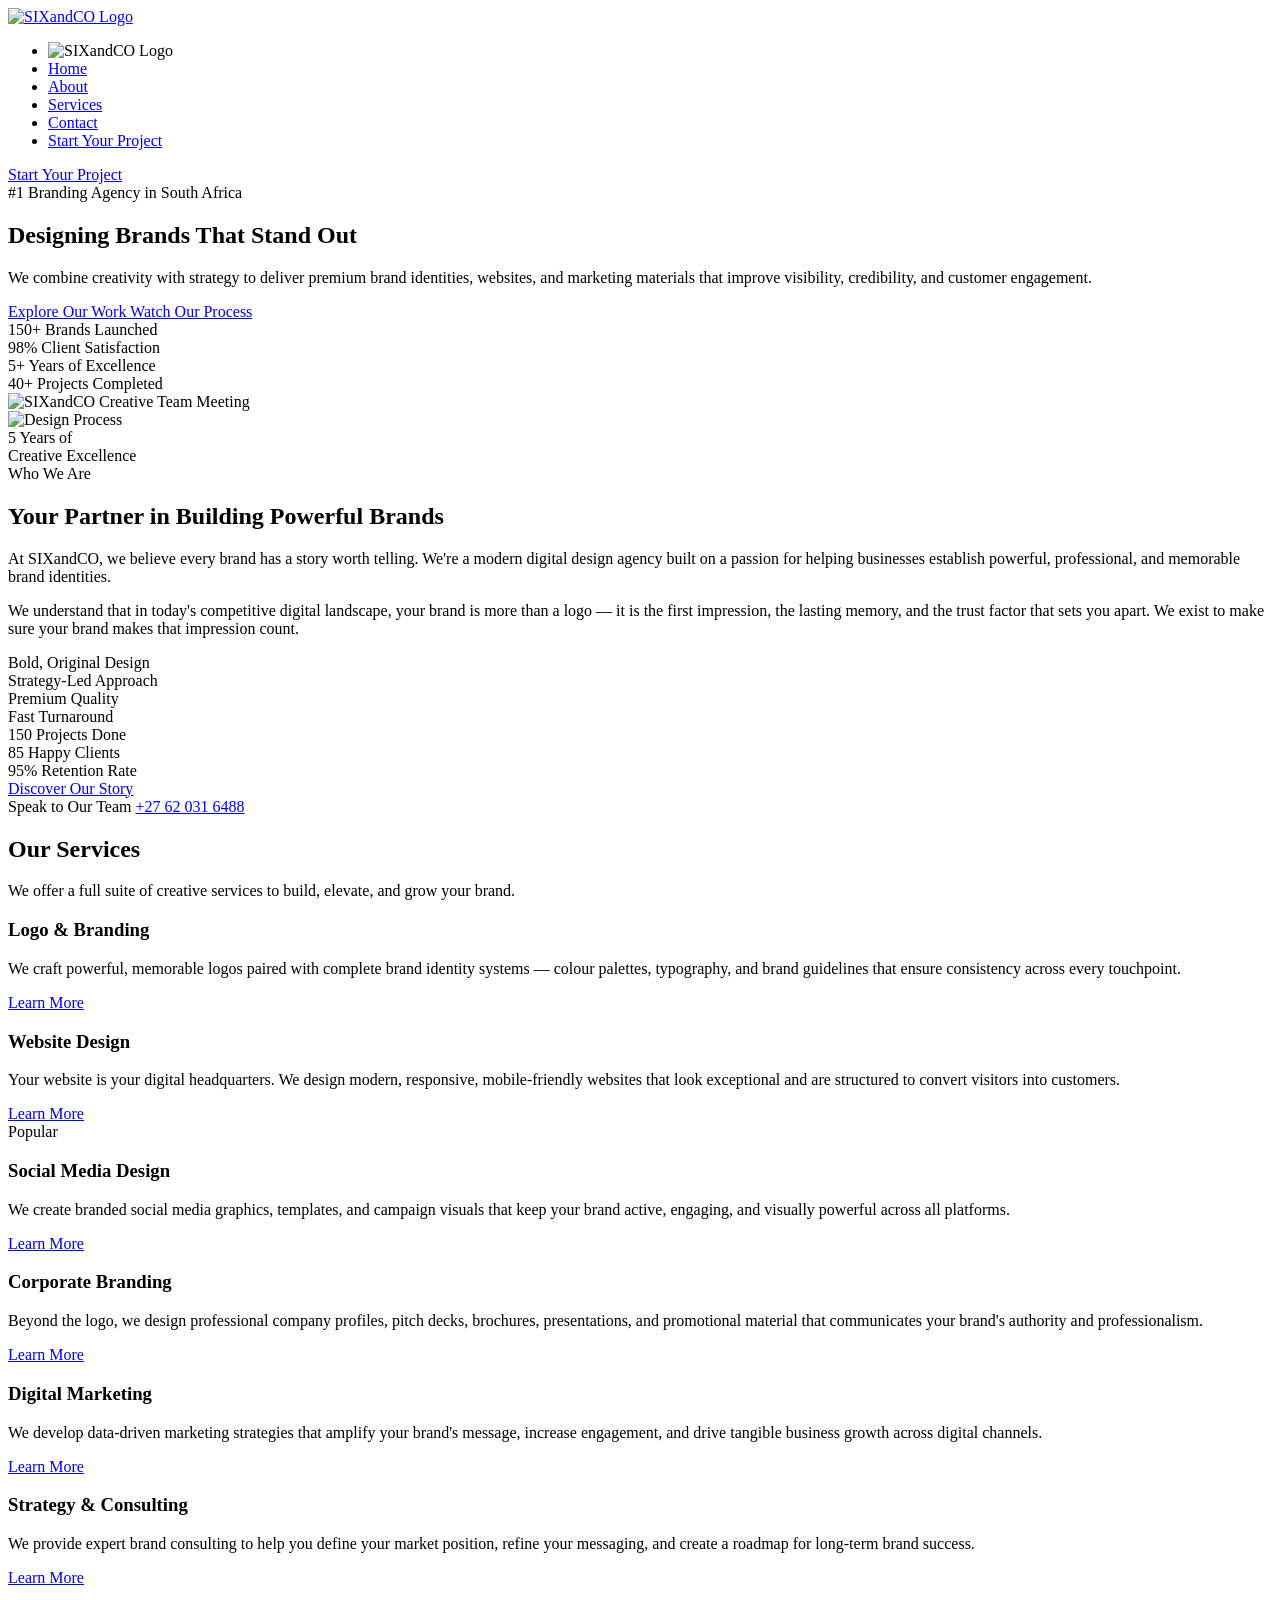
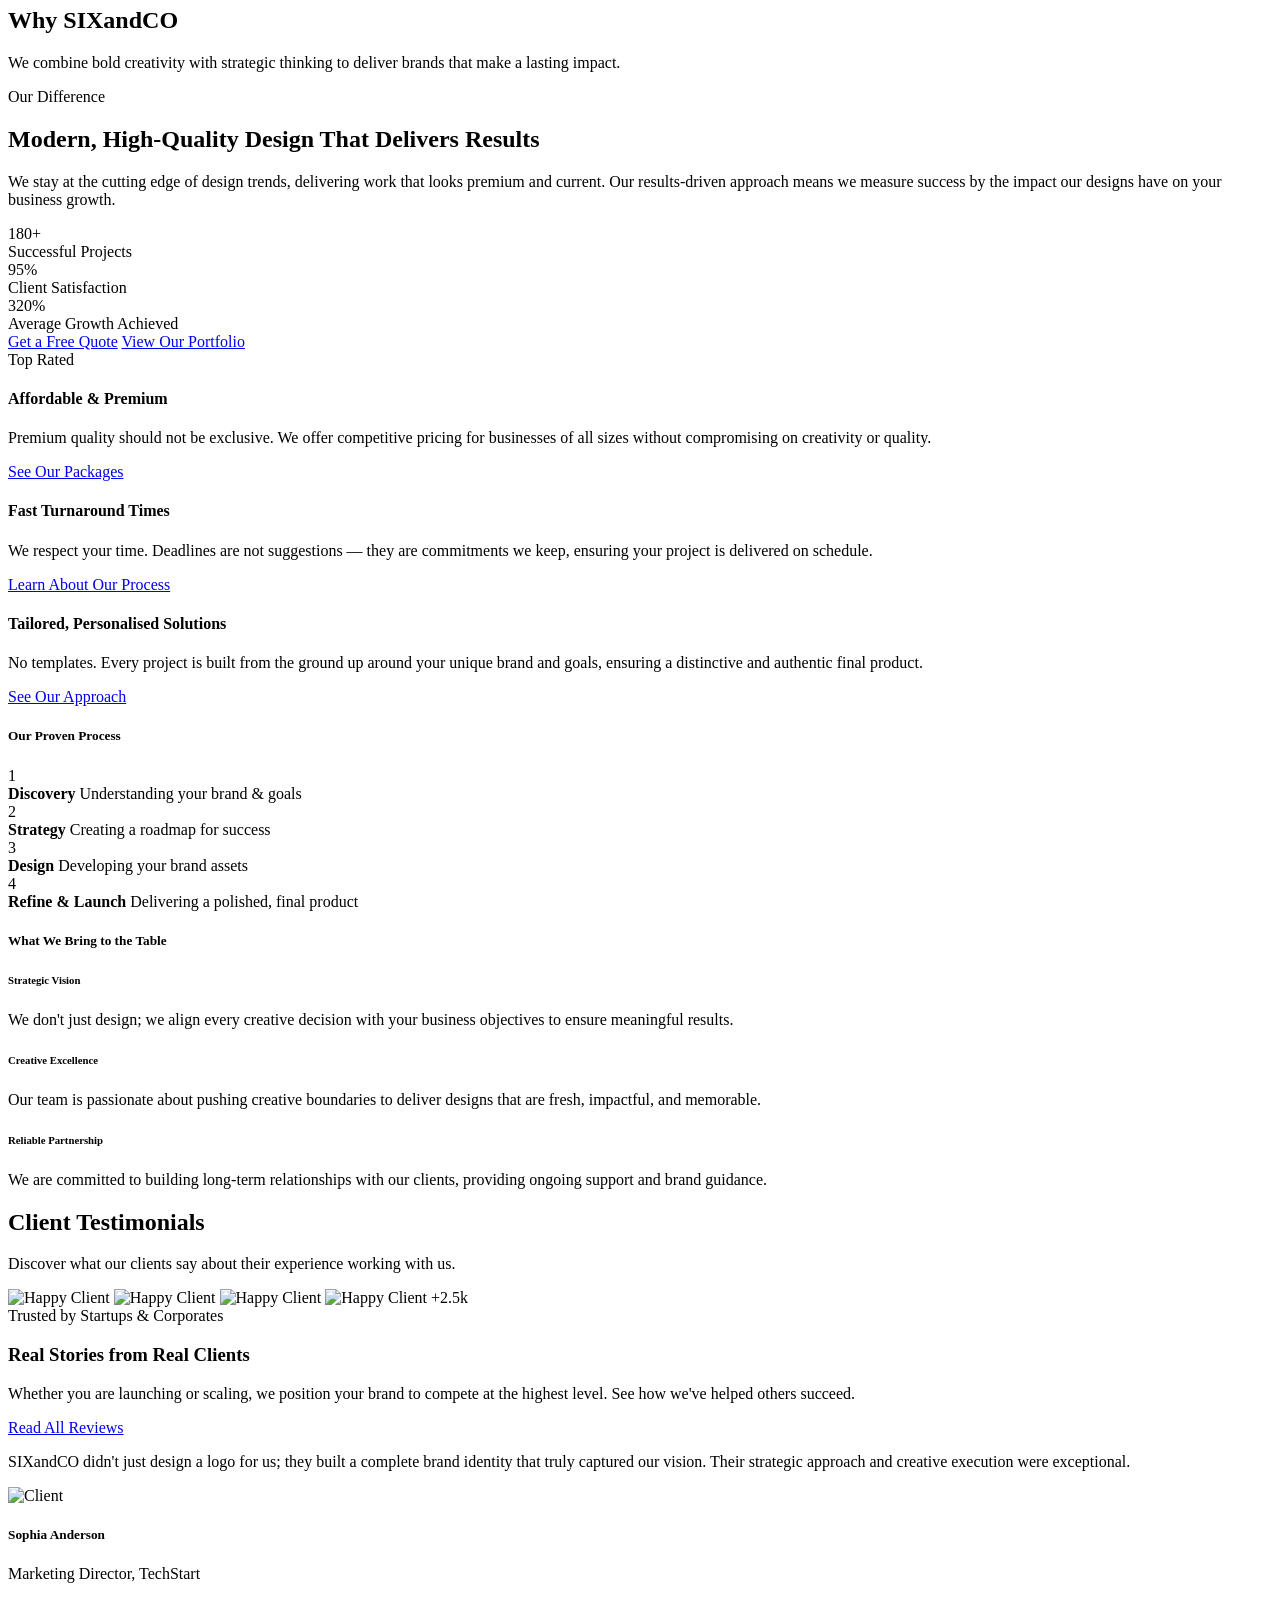
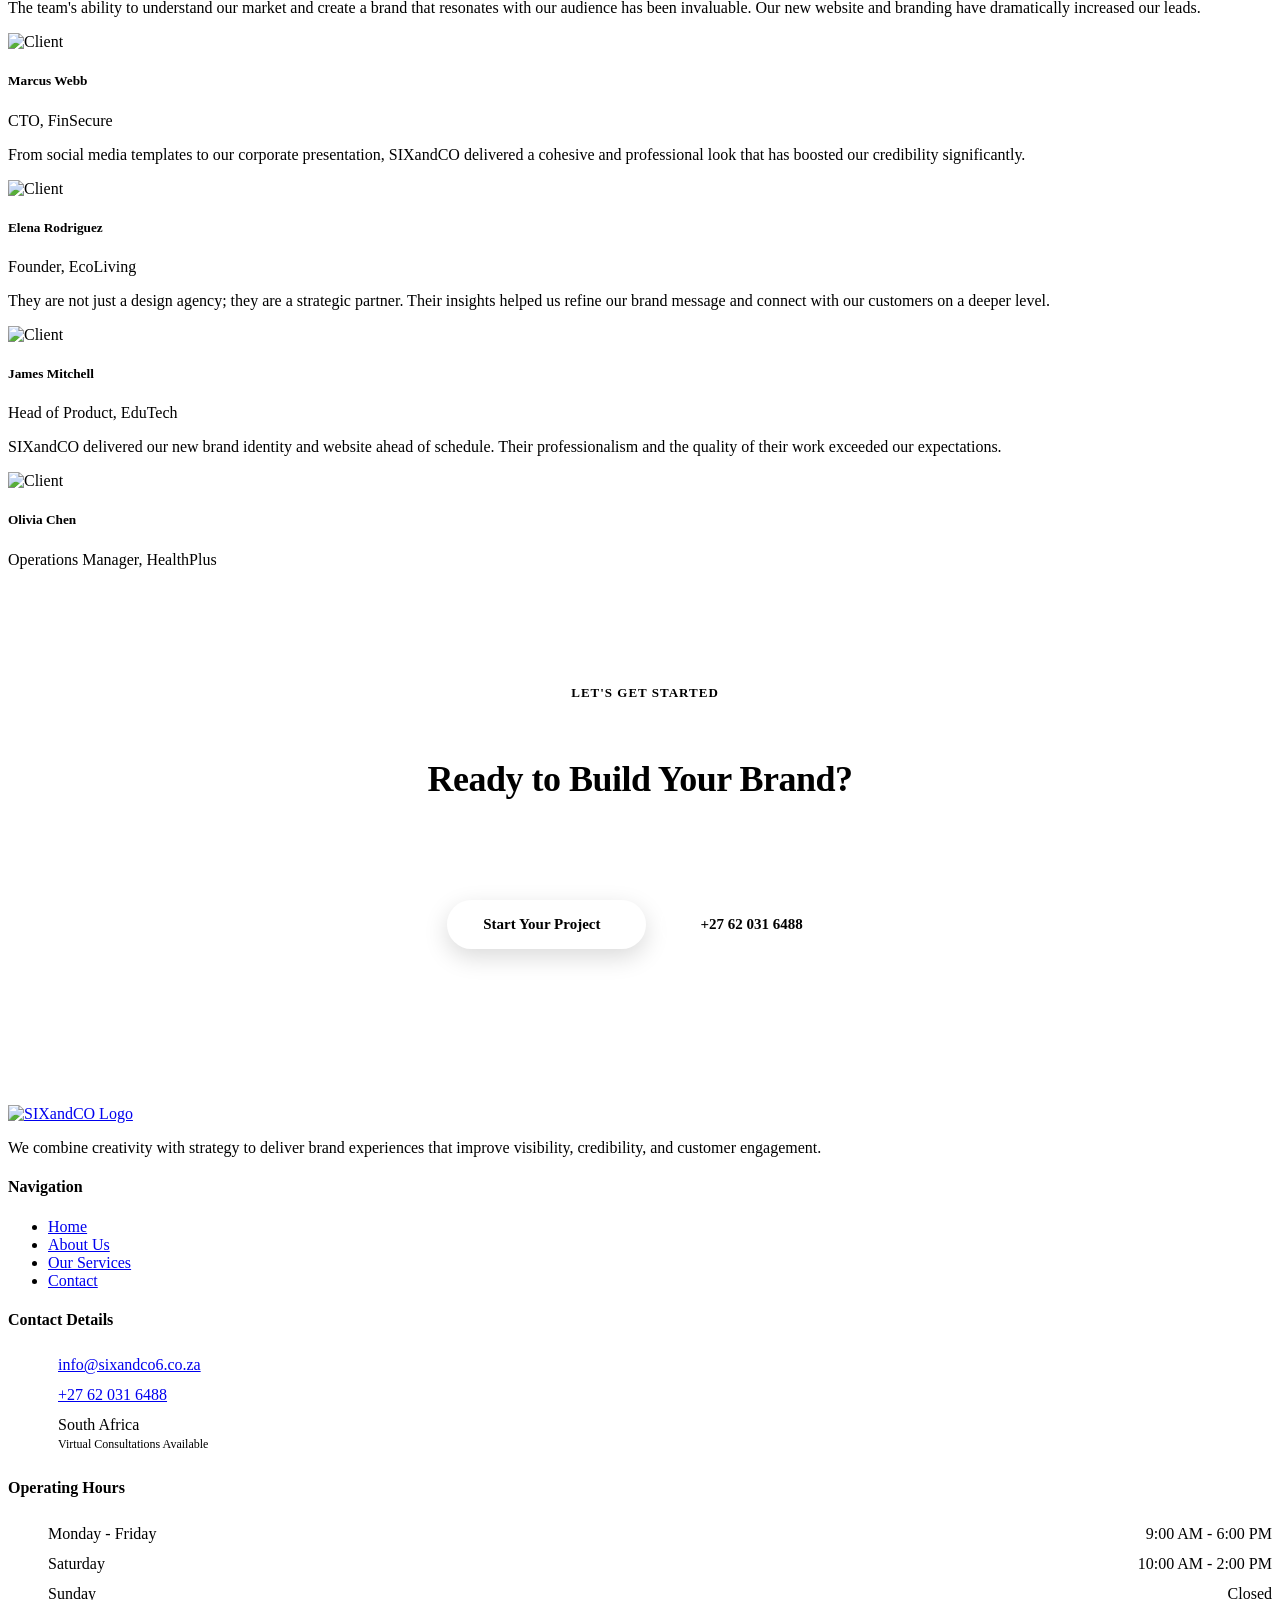
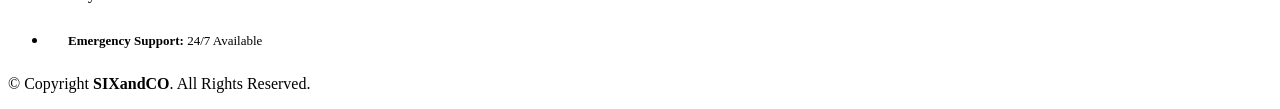
==== index.html @ be1d8935 "Add files via upload" ====
<!DOCTYPE html>
<html lang="en">

<head>
  <meta charset="utf-8">
  <meta content="width=device-width, initial-scale=1.0" name="viewport">
  <title>SIXandCO | Premium Brand & Digital Design Agency</title>
  <meta name="description" content="SIXandCO is a modern digital design agency crafting powerful brand identities, websites, and marketing materials. We blend creativity with strategy to elevate your business.">
  <meta name="keywords" content="branding, logo design, website design, social media design, corporate branding, digital agency, South Africa">

  <!-- Favicons -->
  <link href="assets/img/favicon.png" rel="icon">
  <link href="assets/img/apple-touch-icon.png" rel="apple-touch-icon">

  <!-- Fonts -->
  <link href="https://fonts.googleapis.com" rel="preconnect">
  <link href="https://fonts.gstatic.com" rel="preconnect" crossorigin>
  <link href="https://fonts.googleapis.com/css2?family=Roboto:ital,wght@0,100;0,300;0,400;0,500;0,700;0,900;1,100;1,300;1,400;1,500;1,700;1,900&family=Lato:ital,wght@0,100;0,300;0,400;0,700;0,900;1,100;1,300;1,400;1,700;1,900&family=Raleway:ital,wght@0,100;0,200;0,300;0,400;0,500;0,600;0,700;0,800;0,900;1,100;1,200;1,300;1,400;1,500;1,600;1,700;1,800;1,900&display=swap" rel="stylesheet">

  <!-- Vendor CSS Files -->
  <link href="assets/vendor/bootstrap/css/bootstrap.min.css" rel="stylesheet">
  <link href="assets/vendor/bootstrap-icons/bootstrap-icons.css" rel="stylesheet">
  <link href="assets/vendor/aos/aos.css" rel="stylesheet">
  <link href="assets/vendor/glightbox/css/glightbox.min.css" rel="stylesheet">
  <link href="assets/vendor/swiper/swiper-bundle.min.css" rel="stylesheet">

  <!-- Main CSS File -->
  <link href="assets/css/main.css" rel="stylesheet">

</head>

<body class="index-page">

<header id="header" class="header d-flex align-items-center sticky-top">
  <div class="container position-relative d-flex align-items-center justify-content-between">

    <a href="index.html" class="logo d-flex align-items-center me-auto me-xl-0">
      <img src="assets/img/logo.png" alt="SIXandCO Logo">
    </a>

    <nav id="navmenu" class="navmenu">
      <ul>
        <!-- Mobile Logo -->
        <li class="mobile-logo d-xl-none">
          <img src="assets/img/logo.png" alt="SIXandCO Logo">
        </li>
        <!-- Navigation Links -->
        <li><a href="index.html" class="active"><i class="nav-icon bi bi-house"></i> Home <i class="nav-arrow bi bi-chevron-down"></i></a></li>
        <li><a href="about.html"><i class="nav-icon bi bi-info-circle"></i> About <i class="nav-arrow bi bi-chevron-down"></i></a></li>
        <li><a href="services.html"><i class="nav-icon bi bi-grid"></i> Services <i class="nav-arrow bi bi-chevron-down"></i></a></li>
        <li><a href="contact.html"><i class="nav-icon bi bi-envelope"></i> Contact <i class="nav-arrow bi bi-chevron-down"></i></a></li>
        <!-- Mobile CTA Button -->
        <li class="mobile-cta d-xl-none">
          <a href="index.html#about">Start Your Project <i class="bi bi-arrow-right"></i></a>
        </li>
      </ul>
      <i class="mobile-nav-toggle d-xl-none bi bi-list"></i>
    </nav>

    <a class="btn-getstarted" href="index.html#about">Start Your Project</a>

  </div>
</header>

  <main class="main">

    <!-- Hero Section -->
    <section id="hero" class="hero section">

      <div class="container" data-aos="fade-up" data-aos-delay="100">

        <div class="row align-items-center gy-5">

          <div class="col-lg-6" data-aos="fade-right" data-aos-delay="200">
            <div class="hero-content">
              <div class="hero-tag" data-aos="fade-up" data-aos-delay="250">
                <span class="tag-dot"></span>
                <span class="tag-text">#1 Branding Agency in South Africa</span>
              </div>

              <h1 class="hero-headline" data-aos="fade-up" data-aos-delay="300">Designing Brands That Stand Out</h1>

              <p class="hero-text" data-aos="fade-up" data-aos-delay="350">We combine creativity with strategy to deliver premium brand identities, websites, and marketing materials that improve visibility, credibility, and customer engagement.</p>

              <div class="hero-cta" data-aos="fade-up" data-aos-delay="400">
                <a href="#services" class="cta-button">
                  <span>Explore Our Work</span>
                  <i class="bi bi-arrow-right"></i>
                </a>
                <a href="https://www.youtube.com/watch?v=Y7f98aduVJ8" class="glightbox cta-link" data-gallery="hero-video">
                  <i class="bi bi-play-circle"></i>
                  <span>Watch Our Process</span>
                </a>
              </div>
            </div>
          </div>

          <div class="col-lg-6" data-aos="fade-left" data-aos-delay="300">
            <div class="stats-grid">
              <div class="stat-card stat-card-primary" data-aos="zoom-in" data-aos-delay="350">
                <div class="stat-icon-wrap">
                  <i class="bi bi-rocket-takeoff"></i>
                </div>
                <div class="stat-info">
                  <span class="stat-value">150+</span>
                  <span class="stat-title">Brands Launched</span>
                </div>
              </div>

              <div class="stat-card" data-aos="zoom-in" data-aos-delay="400">
                <div class="stat-icon-wrap">
                  <i class="bi bi-heart"></i>
                </div>
                <div class="stat-info">
                  <span class="stat-value">98%</span>
                  <span class="stat-title">Client Satisfaction</span>
                </div>
              </div>

              <div class="stat-card" data-aos="zoom-in" data-aos-delay="450">
                <div class="stat-icon-wrap">
                  <i class="bi bi-lightbulb"></i>
                </div>
                <div class="stat-info">
                  <span class="stat-value">5+</span>
                  <span class="stat-title">Years of Excellence</span>
                </div>
              </div>

              <div class="stat-card stat-card-accent" data-aos="zoom-in" data-aos-delay="500">
                <div class="stat-icon-wrap">
                  <i class="bi bi-briefcase"></i>
                </div>
                <div class="stat-info">
                  <span class="stat-value">40+</span>
                  <span class="stat-title">Projects Completed</span>
                </div>
              </div>
            </div>
          </div>

        </div>

      </div>

    </section><!-- /Hero Section -->

    <!-- About Section -->
    <section id="about" class="about section">

      <div class="container" data-aos="fade-up" data-aos-delay="100">

        <div class="row gy-5 align-items-center">

          <div class="col-xl-6 aos-init aos-animate" data-aos="fade-right" data-aos-delay="200">
            <div class="about-images-wrapper">
              <div class="image-main">
                <img src="assets/img/about/about-5.webp" alt="SIXandCO Creative Team Meeting" class="img-fluid">
              </div>
              <div class="image-offset">
                <img src="assets/img/about/about-square-3.webp" alt="Design Process" class="img-fluid">
              </div>
              <div class="experience-badge">
                <span class="years purecounter" data-purecounter-start="0" data-purecounter-end="5" data-purecounter-duration="1">5</span>
                <span class="text">Years of<br>Creative Excellence</span>
              </div>
              <div class="shape-pattern"></div>
            </div>
          </div>

          <div class="col-xl-6 aos-init aos-animate" data-aos="fade-left" data-aos-delay="300">
            <div class="about-content">
              <div class="section-subtitle">Who We Are</div>
              <h2>Your Partner in Building Powerful Brands</h2>
              <p class="lead-text">
                At SIXandCO, we believe every brand has a story worth telling. We're a modern digital design agency built on a passion for helping businesses establish powerful, professional, and memorable brand identities.
              </p>
              <p class="mb-4 description">
                We understand that in today's competitive digital landscape, your brand is more than a logo — it is the first impression, the lasting memory, and the trust factor that sets you apart. We exist to make sure your brand makes that impression count.
              </p>

              <div class="features-grid">
                <div class="feature-card">
                  <i class="bi bi-check-circle-fill"></i>
                  <span>Bold, Original Design</span>
                </div>
                <div class="feature-card">
                  <i class="bi bi-check-circle-fill"></i>
                  <span>Strategy-Led Approach</span>
                </div>
                <div class="feature-card">
                  <i class="bi bi-check-circle-fill"></i>
                  <span>Premium Quality</span>
                </div>
                <div class="feature-card">
                  <i class="bi bi-check-circle-fill"></i>
                  <span>Fast Turnaround</span>
                </div>
              </div>

              <div class="stats-row">
                <div class="stat-box">
                  <span class="number purecounter" data-purecounter-start="0" data-purecounter-end="150" data-purecounter-duration="1">150</span>
                  <span class="label">Projects Done</span>
                </div>
                <div class="stat-box">
                  <span class="number purecounter" data-purecounter-start="0" data-purecounter-end="85" data-purecounter-duration="1">85</span>
                  <span class="label">Happy Clients</span>
                </div>
                <div class="stat-box">
                  <span class="number purecounter" data-purecounter-start="0" data-purecounter-end="95" data-purecounter-duration="1">95%</span>
                  <span class="label">Retention Rate</span>
                </div>
              </div>

              <div class="action-buttons">
                <a href="#" class="btn btn-primary-custom">
                  Discover Our Story <i class="bi bi-arrow-right"></i>
                </a>
                <div class="contact-info">
                  <div class="icon-box">
                    <i class="bi bi-telephone-fill"></i>
                  </div>
                  <div class="text">
                    <span>Speak to Our Team</span>
                    <a href="tel:+27620316488">+27 62 031 6488</a>
                  </div>
                </div>
              </div>

            </div>
          </div>

        </div>

      </div>

    </section><!-- /About Section -->

    <!-- Services Section -->
    <section id="services" class="services section">

      <!-- Section Title -->
      <div class="container section-title" data-aos="fade-up">
        <h2>Our Services</h2>
        <p>We offer a full suite of creative services to build, elevate, and grow your brand.</p>
      </div><!-- End Section Title -->

      <div class="container" data-aos="fade-up" data-aos-delay="100">

        <div class="row g-4">

          <!-- Service Card 1 -->
          <div class="col-lg-4 col-md-6" data-aos="fade-up" data-aos-delay="100">
            <div class="service-card">
              <div class="icon-wrapper">
                <i class="bi bi-lightbulb"></i>
              </div>
              <h3>Logo & Branding</h3>
              <p>We craft powerful, memorable logos paired with complete brand identity systems — colour palettes, typography, and brand guidelines that ensure consistency across every touchpoint.</p>
              <a href="service-details.html" class="service-link">
                <span>Learn More</span>
                <i class="bi bi-arrow-right"></i>
              </a>
            </div>
          </div><!-- End Service Card -->

          <!-- Service Card 2 -->
          <div class="col-lg-4 col-md-6" data-aos="fade-up" data-aos-delay="200">
            <div class="service-card">
              <div class="icon-wrapper">
                <i class="bi bi-graph-up-arrow"></i>
              </div>
              <h3>Website Design</h3>
              <p>Your website is your digital headquarters. We design modern, responsive, mobile-friendly websites that look exceptional and are structured to convert visitors into customers.</p>
              <a href="service-details.html" class="service-link">
                <span>Learn More</span>
                <i class="bi bi-arrow-right"></i>
              </a>
            </div>
          </div><!-- End Service Card -->

          <!-- Service Card 3 - Featured -->
          <div class="col-lg-4 col-md-6" data-aos="fade-up" data-aos-delay="300">
            <div class="service-card featured">
              <div class="featured-badge">
                <i class="bi bi-star-fill"></i>
                <span>Popular</span>
              </div>
              <div class="icon-wrapper">
                <i class="bi bi-palette"></i>
              </div>
              <h3>Social Media Design</h3>
              <p>We create branded social media graphics, templates, and campaign visuals that keep your brand active, engaging, and visually powerful across all platforms.</p>
              <a href="service-details.html" class="service-link">
                <span>Learn More</span>
                <i class="bi bi-arrow-right"></i>
              </a>
            </div>
          </div><!-- End Service Card -->

          <!-- Service Card 4 -->
          <div class="col-lg-4 col-md-6" data-aos="fade-up" data-aos-delay="100">
            <div class="service-card">
              <div class="icon-wrapper">
                <i class="bi bi-code-slash"></i>
              </div>
              <h3>Corporate Branding</h3>
              <p>Beyond the logo, we design professional company profiles, pitch decks, brochures, presentations, and promotional material that communicates your brand's authority and professionalism.</p>
              <a href="service-details.html" class="service-link">
                <span>Learn More</span>
                <i class="bi bi-arrow-right"></i>
              </a>
            </div>
          </div><!-- End Service Card -->

          <!-- Service Card 5 -->
          <div class="col-lg-4 col-md-6" data-aos="fade-up" data-aos-delay="200">
            <div class="service-card">
              <div class="icon-wrapper">
                <i class="bi bi-megaphone"></i>
              </div>
              <h3>Digital Marketing</h3>
              <p>We develop data-driven marketing strategies that amplify your brand's message, increase engagement, and drive tangible business growth across digital channels.</p>
              <a href="service-details.html" class="service-link">
                <span>Learn More</span>
                <i class="bi bi-arrow-right"></i>
              </a>
            </div>
          </div><!-- End Service Card -->

          <!-- Service Card 6 -->
          <div class="col-lg-4 col-md-6" data-aos="fade-up" data-aos-delay="300">
            <div class="service-card">
              <div class="icon-wrapper">
                <i class="bi bi-shield-check"></i>
              </div>
              <h3>Strategy & Consulting</h3>
              <p>We provide expert brand consulting to help you define your market position, refine your messaging, and create a roadmap for long-term brand success.</p>
              <a href="service-details.html" class="service-link">
                <span>Learn More</span>
                <i class="bi bi-arrow-right"></i>
              </a>
            </div>
          </div><!-- End Service Card -->

        </div>

      </div>

    </section><!-- /Services Section -->



    <!-- Why Us Section -->
    <section id="why-us" class="why-us section light-background">

      <!-- Section Title -->
      <div class="container section-title" data-aos="fade-up">
        <h2>Why SIXandCO</h2>
        <p>We combine bold creativity with strategic thinking to deliver brands that make a lasting impact.</p>
      </div><!-- End Section Title -->

      <div class="container" data-aos="fade-up" data-aos-delay="100">

        <div class="row g-5">
          <div class="col-lg-5" data-aos="fade-right" data-aos-delay="200">
            <div class="sidebar-content">
              <div class="badge-wrapper">
                <span class="section-badge"><i class="bi bi-stars"></i> Our Difference</span>
              </div>
              <h2>Modern, High-Quality Design That Delivers Results</h2>
              <p class="description">We stay at the cutting edge of design trends, delivering work that looks premium and current. Our results-driven approach means we measure success by the impact our designs have on your business growth.</p>

              <div class="stat-cards">
                <div class="stat-card" data-aos="zoom-in" data-aos-delay="300">
                  <div class="stat-value">
                    <span class="purecounter" data-purecounter-start="0" data-purecounter-end="180" data-purecounter-duration="2">180</span>+
                  </div>
                  <div class="stat-text">Successful Projects</div>
                </div>
                <div class="stat-card" data-aos="zoom-in" data-aos-delay="350">
                  <div class="stat-value">
                    <span class="purecounter" data-purecounter-start="0" data-purecounter-end="95" data-purecounter-duration="2">95</span>%
                  </div>
                  <div class="stat-text">Client Satisfaction</div>
                </div>
                <div class="stat-card" data-aos="zoom-in" data-aos-delay="400">
                  <div class="stat-value">
                    <span class="purecounter" data-purecounter-start="0" data-purecounter-end="320" data-purecounter-duration="2">320</span>%
                  </div>
                  <div class="stat-text">Average Growth Achieved</div>
                </div>
              </div>

              <div class="action-buttons">
                <a href="#" class="btn-main">Get a Free Quote</a>
                <a href="#" class="btn-outline">View Our Portfolio</a>
              </div>
            </div>
          </div>

          <div class="col-lg-7" data-aos="fade-left" data-aos-delay="200">
            <div class="features-grid">
              <div class="feature-box highlight" data-aos="fade-up" data-aos-delay="250">
                <div class="feature-ribbon">Top Rated</div>
                <div class="feature-icon">
                  <i class="bi bi-rocket-takeoff-fill"></i>
                </div>
                <div class="feature-content">
                  <h4>Affordable & Premium</h4>
                  <p>Premium quality should not be exclusive. We offer competitive pricing for businesses of all sizes without compromising on creativity or quality.</p>
                  <a href="#" class="feature-link">See Our Packages <i class="bi bi-chevron-right"></i></a>
                </div>
              </div><!-- End Feature Box -->

              <div class="feature-box" data-aos="fade-up" data-aos-delay="300">
                <div class="feature-icon">
                  <i class="bi bi-bar-chart-line-fill"></i>
                </div>
                <div class="feature-content">
                  <h4>Fast Turnaround Times</h4>
                  <p>We respect your time. Deadlines are not suggestions — they are commitments we keep, ensuring your project is delivered on schedule.</p>
                  <a href="#" class="feature-link">Learn About Our Process <i class="bi bi-chevron-right"></i></a>
                </div>
              </div><!-- End Feature Box -->

              <div class="feature-box" data-aos="fade-up" data-aos-delay="350">
                <div class="feature-icon">
                  <i class="bi bi-award-fill"></i>
                </div>
                <div class="feature-content">
                  <h4>Tailored, Personalised Solutions</h4>
                  <p>No templates. Every project is built from the ground up around your unique brand and goals, ensuring a distinctive and authentic final product.</p>
                  <a href="#" class="feature-link">See Our Approach <i class="bi bi-chevron-right"></i></a>
                </div>
              </div><!-- End Feature Box -->
            </div>

            <div class="process-timeline" data-aos="fade-up" data-aos-delay="400">
              <h5 class="timeline-title"><i class="bi bi-diagram-3-fill"></i> Our Proven Process</h5>
              <div class="timeline-steps">
                <div class="timeline-step">
                  <div class="step-marker">1</div>
                  <div class="step-info">
                    <strong>Discovery</strong>
                    <span>Understanding your brand & goals</span>
                  </div>
                </div>
                <div class="timeline-connector"></div>
                <div class="timeline-step">
                  <div class="step-marker">2</div>
                  <div class="step-info">
                    <strong>Strategy</strong>
                    <span>Creating a roadmap for success</span>
                  </div>
                </div>
                <div class="timeline-connector"></div>
                <div class="timeline-step">
                  <div class="step-marker">3</div>
                  <div class="step-info">
                    <strong>Design</strong>
                    <span>Developing your brand assets</span>
                  </div>
                </div>
                <div class="timeline-connector"></div>
                <div class="timeline-step">
                  <div class="step-marker">4</div>
                  <div class="step-info">
                    <strong>Refine & Launch</strong>
                    <span>Delivering a polished, final product</span>
                  </div>
                </div>
              </div>
            </div>

            <div class="capabilities-section" data-aos="fade-up" data-aos-delay="450">
              <h5 class="capabilities-heading">What We Bring to the Table</h5>
              <div class="capabilities-grid">
                <div class="capability-card">
                  <div class="capability-icon">
                    <i class="bi bi-bullseye"></i>
                  </div>
                  <h6>Strategic Vision</h6>
                  <p>We don't just design; we align every creative decision with your business objectives to ensure meaningful results.</p>
                </div>
                <div class="capability-card">
                  <div class="capability-icon">
                    <i class="bi bi-code-slash"></i>
                  </div>
                  <h6>Creative Excellence</h6>
                  <p>Our team is passionate about pushing creative boundaries to deliver designs that are fresh, impactful, and memorable.</p>
                </div>
                <div class="capability-card">
                  <div class="capability-icon">
                    <i class="bi bi-arrow-repeat"></i>
                  </div>
                  <h6>Reliable Partnership</h6>
                  <p>We are committed to building long-term relationships with our clients, providing ongoing support and brand guidance.</p>
                </div>
              </div>
            </div>
          </div>
        </div>

      </div>

    </section><!-- /Why Us Section -->

    <!-- Testimonials Section -->
    <section id="testimonials" class="testimonials section">

      <!-- Section Title -->
      <div class="container section-title" data-aos="fade-up">
        <h2>Client Testimonials</h2>
        <p>Discover what our clients say about their experience working with us.</p>
      </div><!-- End Section Title -->

      <div class="container" data-aos="fade-up" data-aos-delay="100">

        <div class="row">

          <!-- Left Sidebar -->
          <div class="col-lg-4" data-aos="fade-right" data-aos-delay="150">
            <div class="testimonials-sidebar">
              <div class="avatar-stack">
                <img src="assets/img/person/person-m-3.webp" alt="Happy Client" class="avatar" loading="lazy">
                <img src="assets/img/person/person-f-7.webp" alt="Happy Client" class="avatar" loading="lazy">
                <img src="assets/img/person/person-m-9.webp" alt="Happy Client" class="avatar" loading="lazy">
                <img src="assets/img/person/person-f-4.webp" alt="Happy Client" class="avatar" loading="lazy">
                <span class="avatar-count">+2.5k</span>
              </div>
              <div class="sidebar-content">
                <span class="satisfied-badge"><i class="bi bi-heart-fill"></i> Trusted by Startups & Corporates</span>
                <h3>Real Stories from Real Clients</h3>
                <p>Whether you are launching or scaling, we position your brand to compete at the highest level. See how we've helped others succeed.</p>
                <a href="#" class="btn-view-all">Read All Reviews <i class="bi bi-arrow-right"></i></a>
              </div>
            </div>
          </div><!-- End Left Sidebar -->

          <!-- Right Testimonials Slider -->
          <div class="col-lg-8" data-aos="fade-left" data-aos-delay="200">
            <div class="testimonials-carousel swiper init-swiper">
              <script type="application/json" class="swiper-config">
                {
                  "loop": true,
                  "speed": 700,
                  "autoplay": {
                    "delay": 5000
                  },
                  "slidesPerView": 1,
                  "spaceBetween": 24,
                  "pagination": {
                    "el": ".swiper-pagination",
                    "type": "bullets",
                    "clickable": true
                  },
                  "breakpoints": {
                    "768": {
                      "slidesPerView": 2
                    }
                  }
                }
              </script>

              <div class="swiper-wrapper">

                <!-- Testimonial Card 1 -->
                <div class="swiper-slide">
                  <div class="testimonial-card">
                    <div class="card-top">
                      <div class="stars">
                        <i class="bi bi-star-fill"></i>
                        <i class="bi bi-star-fill"></i>
                        <i class="bi bi-star-fill"></i>
                        <i class="bi bi-star-fill"></i>
                        <i class="bi bi-star-fill"></i>
                      </div>
                      <span class="quote-mark"><i class="bi bi-quote"></i></span>
                    </div>
                    <p class="testimonial-text">SIXandCO didn't just design a logo for us; they built a complete brand identity that truly captured our vision. Their strategic approach and creative execution were exceptional.</p>
                    <div class="author-info">
                      <img src="assets/img/person/person-f-2.webp" alt="Client" class="author-img" loading="lazy">
                      <div class="author-details">
                        <h5>Sophia Anderson</h5>
                        <span>Marketing Director, TechStart</span>
                      </div>
                    </div>
                  </div>
                </div><!-- End Testimonial Card -->

                <!-- Testimonial Card 2 -->
                <div class="swiper-slide">
                  <div class="testimonial-card">
                    <div class="card-top">
                      <div class="stars">
                        <i class="bi bi-star-fill"></i>
                        <i class="bi bi-star-fill"></i>
                        <i class="bi bi-star-fill"></i>
                        <i class="bi bi-star-fill"></i>
                        <i class="bi bi-star-fill"></i>
                      </div>
                      <span class="quote-mark"><i class="bi bi-quote"></i></span>
                    </div>
                    <p class="testimonial-text">The team's ability to understand our market and create a brand that resonates with our audience has been invaluable. Our new website and branding have dramatically increased our leads.</p>
                    <div class="author-info">
                      <img src="assets/img/person/person-m-5.webp" alt="Client" class="author-img" loading="lazy">
                      <div class="author-details">
                        <h5>Marcus Webb</h5>
                        <span>CTO, FinSecure</span>
                      </div>
                    </div>
                  </div>
                </div><!-- End Testimonial Card -->

                <!-- Testimonial Card 3 -->
                <div class="swiper-slide">
                  <div class="testimonial-card">
                    <div class="card-top">
                      <div class="stars">
                        <i class="bi bi-star-fill"></i>
                        <i class="bi bi-star-fill"></i>
                        <i class="bi bi-star-fill"></i>
                        <i class="bi bi-star-fill"></i>
                        <i class="bi bi-star-fill"></i>
                      </div>
                      <span class="quote-mark"><i class="bi bi-quote"></i></span>
                    </div>
                    <p class="testimonial-text">From social media templates to our corporate presentation, SIXandCO delivered a cohesive and professional look that has boosted our credibility significantly.</p>
                    <div class="author-info">
                      <img src="assets/img/person/person-f-9.webp" alt="Client" class="author-img" loading="lazy">
                      <div class="author-details">
                        <h5>Elena Rodriguez</h5>
                        <span>Founder, EcoLiving</span>
                      </div>
                    </div>
                  </div>
                </div><!-- End Testimonial Card -->

                <!-- Testimonial Card 4 -->
                <div class="swiper-slide">
                  <div class="testimonial-card">
                    <div class="card-top">
                      <div class="stars">
                        <i class="bi bi-star-fill"></i>
                        <i class="bi bi-star-fill"></i>
                        <i class="bi bi-star-fill"></i>
                        <i class="bi bi-star-fill"></i>
                        <i class="bi bi-star-fill"></i>
                      </div>
                      <span class="quote-mark"><i class="bi bi-quote"></i></span>
                    </div>
                    <p class="testimonial-text">They are not just a design agency; they are a strategic partner. Their insights helped us refine our brand message and connect with our customers on a deeper level.</p>
                    <div class="author-info">
                      <img src="assets/img/person/person-m-11.webp" alt="Client" class="author-img" loading="lazy">
                      <div class="author-details">
                        <h5>James Mitchell</h5>
                        <span>Head of Product, EduTech</span>
                      </div>
                    </div>
                  </div>
                </div><!-- End Testimonial Card -->

                <!-- Testimonial Card 5 -->
                <div class="swiper-slide">
                  <div class="testimonial-card">
                    <div class="card-top">
                      <div class="stars">
                        <i class="bi bi-star-fill"></i>
                        <i class="bi bi-star-fill"></i>
                        <i class="bi bi-star-fill"></i>
                        <i class="bi bi-star-fill"></i>
                        <i class="bi bi-star-fill"></i>
                      </div>
                      <span class="quote-mark"><i class="bi bi-quote"></i></span>
                    </div>
                    <p class="testimonial-text">SIXandCO delivered our new brand identity and website ahead of schedule. Their professionalism and the quality of their work exceeded our expectations.</p>
                    <div class="author-info">
                      <img src="assets/img/person/person-f-14.webp" alt="Client" class="author-img" loading="lazy">
                      <div class="author-details">
                        <h5>Olivia Chen</h5>
                        <span>Operations Manager, HealthPlus</span>
                      </div>
                    </div>
                  </div>
                </div><!-- End Testimonial Card -->

              </div>

              <div class="swiper-pagination"></div>

            </div>
          </div><!-- End Right Testimonials Slider -->

        </div>

      </div>

    </section><!-- /Testimonials Section -->

    <!-- Call to Action Section -->
    <section id="cta" class="cta-section section" style="padding: 60px 0;">
      <div class="container" data-aos="fade-up">
        <div class="row justify-content-center">
          <div class="col-12">
            <div class="cta-wrapper" style="background: var(--section-gradient); border-radius: 24px; padding: 48px 40px; text-align: center; position: relative; overflow: hidden; box-shadow: 0 10px 40px var(--btn-gradient-shadow);">
              <!-- Decorative Elements -->
              <div style="position: absolute; top: -50%; right: -20%; width: 250px; height: 250px; border-radius: 50%; background: rgba(255,255,255,0.08); pointer-events: none;"></div>
              <div style="position: absolute; bottom: -30%; left: -10%; width: 180px; height: 180px; border-radius: 50%; background: rgba(255,255,255,0.06); pointer-events: none;"></div>
              
              <div style="position: relative; z-index: 1;">
                <div style="display: inline-flex; align-items: center; gap: 10px; padding: 8px 20px; background: rgba(255,255,255,0.15); border-radius: 50px; color: var(--contrast-color); font-size: 13px; font-weight: 600; text-transform: uppercase; letter-spacing: 1px; margin-bottom: 20px;">
                  <i class="bi bi-rocket-takeoff-fill"></i>
                  <span>Let's Get Started</span>
                </div>

                <h2 style="font-size: 36px; font-weight: 800; color: var(--contrast-color); margin-bottom: 16px; letter-spacing: -0.5px; line-height: 1.2;">
                  Ready to Build Your Brand?
                </h2>

                <p style="font-size: 17px; color: rgba(255,255,255,0.85); max-width: 550px; margin: 0 auto 28px; line-height: 1.6;">
                  Every brand has a story worth telling. At SIXandCO, we make sure yours is told beautifully. Let's create something extraordinary together.
                </p>

                <div style="display: flex; gap: 14px; justify-content: center; flex-wrap: wrap;">
                  <a href="contact.html" style="display: inline-flex; align-items: center; gap: 10px; padding: 14px 36px; background: var(--contrast-color); color: var(--accent-color); border-radius: 50px; font-weight: 700; font-size: 15px; text-decoration: none; transition: all 0.3s ease; box-shadow: 0 8px 24px rgba(0,0,0,0.15);">
                    Start Your Project
                    <i class="bi bi-arrow-right" style="transition: transform 0.3s ease;"></i>
                  </a>
                  <a href="tel:+27620316488" style="display: inline-flex; align-items: center; gap: 10px; padding: 14px 28px; background: transparent; color: var(--contrast-color); border-radius: 50px; font-weight: 600; font-size: 15px; text-decoration: none; transition: all 0.3s ease; border: 2px solid rgba(255,255,255,0.4);">
                    <i class="bi bi-telephone-fill"></i>
                    +27 62 031 6488
                  </a>
                </div>

                <div style="margin-top: 32px; display: flex; gap: 32px; justify-content: center; flex-wrap: wrap;">
                  <div style="display: flex; align-items: center; gap: 8px; color: rgba(255,255,255,0.7); font-size: 13px;">
                    <i class="bi bi-check-circle-fill" style="color: var(--contrast-color);"></i>
                    <span>Free Consultation</span>
                  </div>
                  <div style="display: flex; align-items: center; gap: 8px; color: rgba(255,255,255,0.7); font-size: 13px;">
                    <i class="bi bi-check-circle-fill" style="color: var(--contrast-color);"></i>
                    <span>No Obligation</span>
                  </div>
                  <div style="display: flex; align-items: center; gap: 8px; color: rgba(255,255,255,0.7); font-size: 13px;">
                    <i class="bi bi-check-circle-fill" style="color: var(--contrast-color);"></i>
                    <span>Quick Turnaround</span>
                  </div>
                </div>
              </div>
            </div>
          </div>
        </div>
      </div>
    </section><!-- /Call to Action Section -->

  </main>

  <footer id="footer" class="footer light-background">

  <div class="container footer-top">
    <div class="row gy-4">
      
      <!-- Brand Info with Logo -->
      <div class="col-lg-3 col-md-6 footer-info">
        <a href="index.html" class="logo d-flex align-items-center mb-4">
          <img src="assets/img/logo.png" alt="SIXandCO Logo" style="max-height: 45px; width: auto; margin-right: 10px;">
        </a>
        <p>We combine creativity with strategy to deliver brand experiences that improve visibility, credibility, and customer engagement.</p>

        <div class="social-links d-flex mt-4">
          <a href="#" aria-label="Twitter"><i class="bi bi-twitter-x"></i></a>
          <a href="#" aria-label="Facebook"><i class="bi bi-facebook"></i></a>
          <a href="#" aria-label="Instagram"><i class="bi bi-instagram"></i></a>
          <a href="#" aria-label="TikTok"><i class="bi bi-tiktok"></i></a>
        </div>
      </div>

      <!-- Navigation -->
      <div class="col-lg-2 col-md-6 footer-links">
        <h4>Navigation</h4>
        <ul>
          <li><a href="index.html">Home</a></li>
          <li><a href="about.html">About Us</a></li>
          <li><a href="services.html">Our Services</a></li>
          <li><a href="contact.html">Contact</a></li>
        </ul>
      </div>

      <!-- Contact Details -->
      <div class="col-lg-3 col-md-6 footer-links">
        <h4>Contact Details</h4>
        <ul>
          <li style="display: flex; align-items: flex-start; gap: 10px; padding: 6px 0;">
            <i class="bi bi-envelope" style="color: var(--accent-color); font-size: 14px; margin-top: 2px;"></i>
            <a href="mailto:info@sixandco6.co.za" style="word-break: break-word;">info@sixandco6.co.za</a>
          </li>
          <li style="display: flex; align-items: center; gap: 10px; padding: 6px 0;">
            <i class="bi bi-telephone" style="color: var(--accent-color); font-size: 14px;"></i>
            <a href="tel:+27620316488">+27 62 031 6488</a>
          </li>
          <li style="display: flex; align-items: flex-start; gap: 10px; padding: 6px 0;">
            <i class="bi bi-geo-alt" style="color: var(--accent-color); font-size: 14px; margin-top: 2px;"></i>
            <span>South Africa<br><span style="font-size: 12px; color: color-mix(in srgb, var(--default-color), transparent 40%);">Virtual Consultations Available</span></span>
          </li>
        </ul>
      </div>

      <!-- Operating Hours -->
      <div class="col-lg-4 col-md-6 footer-links">
        <h4>Operating Hours</h4>
        <ul>
          <li style="display: flex; justify-content: space-between; padding: 6px 0; border-bottom: 1px solid color-mix(in srgb, var(--default-color), transparent 90%);">
            <span>Monday - Friday</span>
            <span style="font-weight: 500; color: var(--heading-color);">9:00 AM - 6:00 PM</span>
          </li>
          <li style="display: flex; justify-content: space-between; padding: 6px 0; border-bottom: 1px solid color-mix(in srgb, var(--default-color), transparent 90%);">
            <span>Saturday</span>
            <span style="font-weight: 500; color: var(--heading-color);">10:00 AM - 2:00 PM</span>
          </li>
          <li style="display: flex; justify-content: space-between; padding: 6px 0;">
            <span>Sunday</span>
            <span style="font-weight: 500; color: var(--heading-color);">Closed</span>
          </li>
          <li style="margin-top: 12px; padding: 10px 14px; background: var(--section-gradient-light); border-radius: 8px; border-left: 3px solid var(--accent-color);">
            <span style="font-size: 13px; color: var(--default-color);">
              <i class="bi bi-clock" style="color: var(--accent-color); margin-right: 6px;"></i>
              <strong>Emergency Support:</strong> 24/7 Available
            </span>
          </li>
        </ul>
      </div>

    </div>
  </div>

  <div class="container footer-bottom">
    <div class="row gy-3">
      <div class="col-md-6 order-2 order-md-1">
        <div class="copyright">
          <p>© <span>Copyright</span> <strong class="sitename">SIXandCO</strong>. All Rights Reserved.</p>
        </div>
      </div>
<!--       <div class="col-md-6 order-1 order-md-2">
        <div class="legal-links" style="display: flex; gap: 20px; justify-content: flex-end; font-size: 13px;">
          <a href="privacy.html">Privacy Policy</a>
          <a href="terms.html">Terms of Service</a>
          <a href="cookies.html">Cookies</a>
        </div>
      </div> -->
    </div>
  </div>

</footer>

  <!-- Scroll Top -->
  <a href="#" id="scroll-top" class="scroll-top d-flex align-items-center justify-content-center"><i class="bi bi-arrow-up-short"></i></a>

  <!-- Preloader -->
  <div id="preloader"></div>

  <!-- Vendor JS Files -->
  <script src="assets/vendor/bootstrap/js/bootstrap.bundle.min.js"></script>
  <script src="assets/vendor/php-email-form/validate.js"></script>
  <script src="assets/vendor/aos/aos.js"></script>
  <script src="assets/vendor/glightbox/js/glightbox.min.js"></script>
  <script src="assets/vendor/imagesloaded/imagesloaded.pkgd.min.js"></script>
  <script src="assets/vendor/isotope-layout/isotope.pkgd.min.js"></script>
  <script src="assets/vendor/purecounter/purecounter_vanilla.js"></script>
  <script src="assets/vendor/swiper/swiper-bundle.min.js"></script>

  <!-- Main JS File -->
  <script src="assets/js/main.js"></script>

</body>

</html>
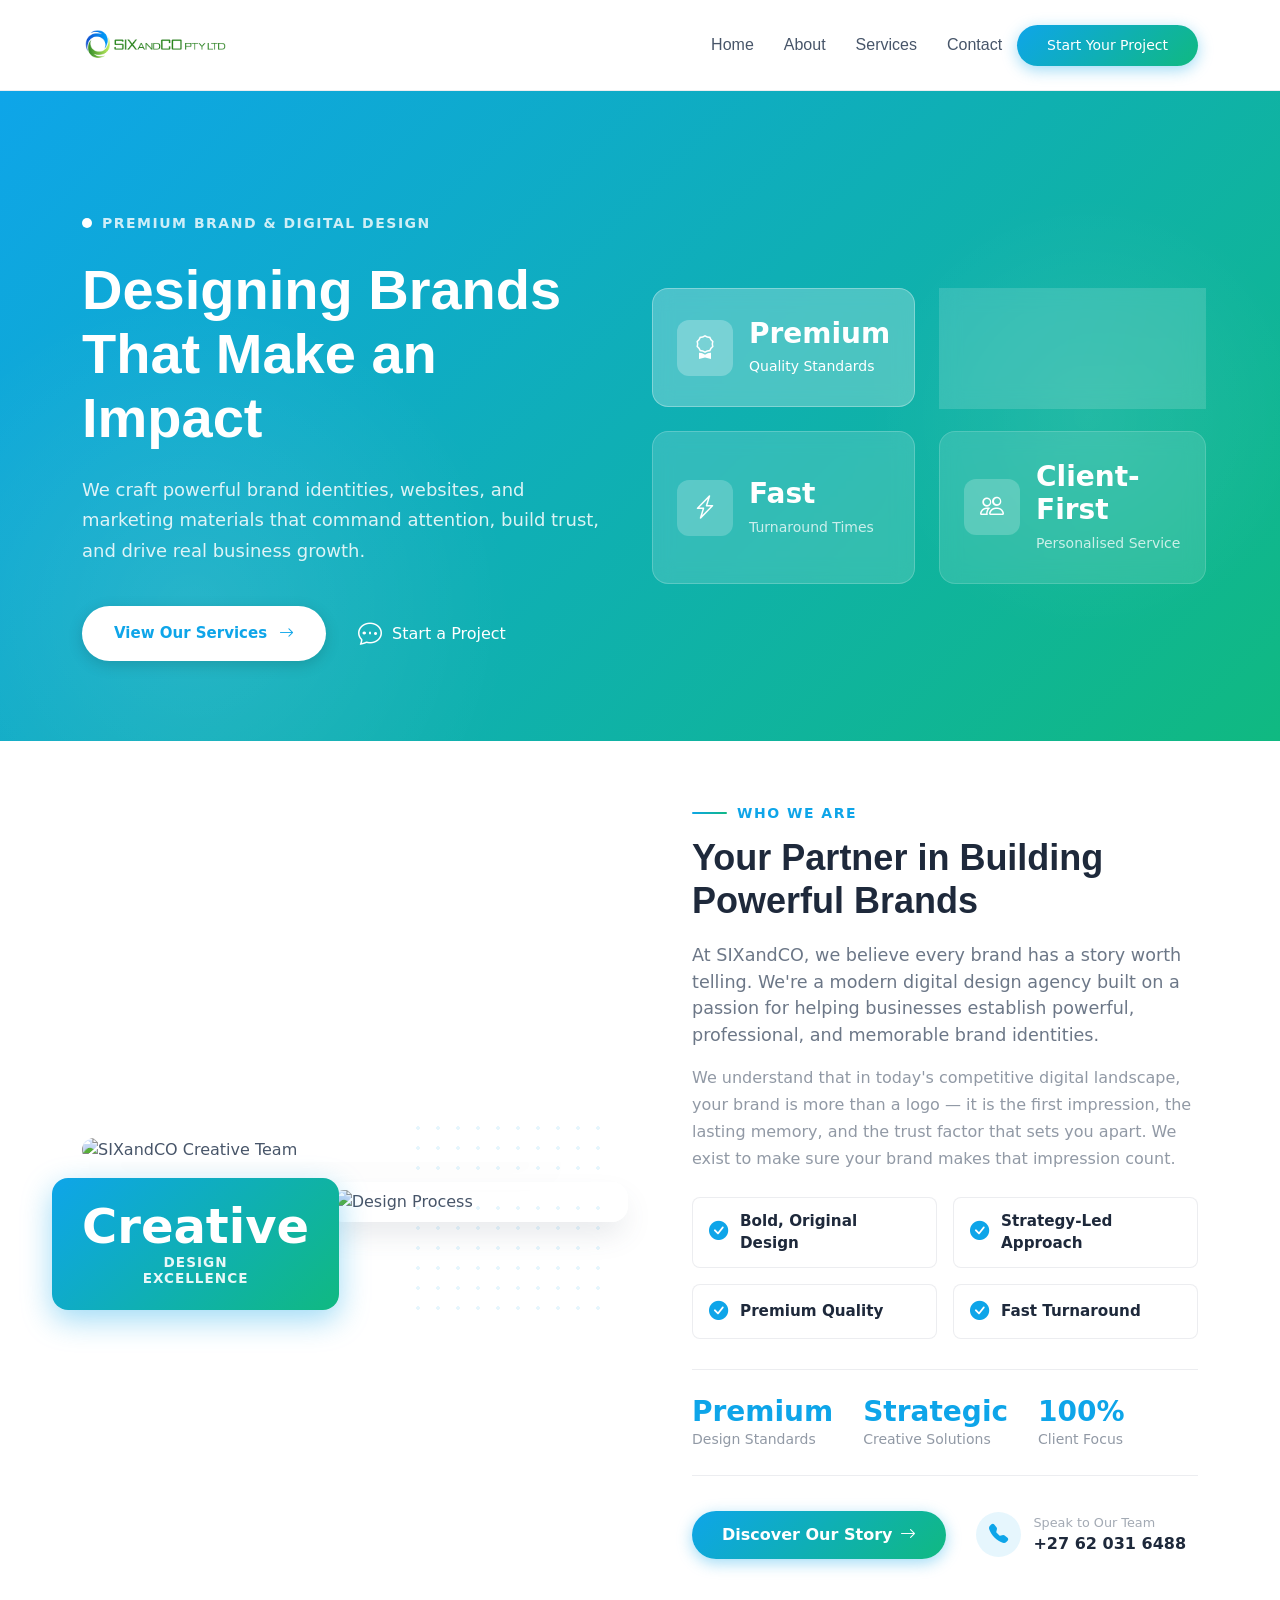
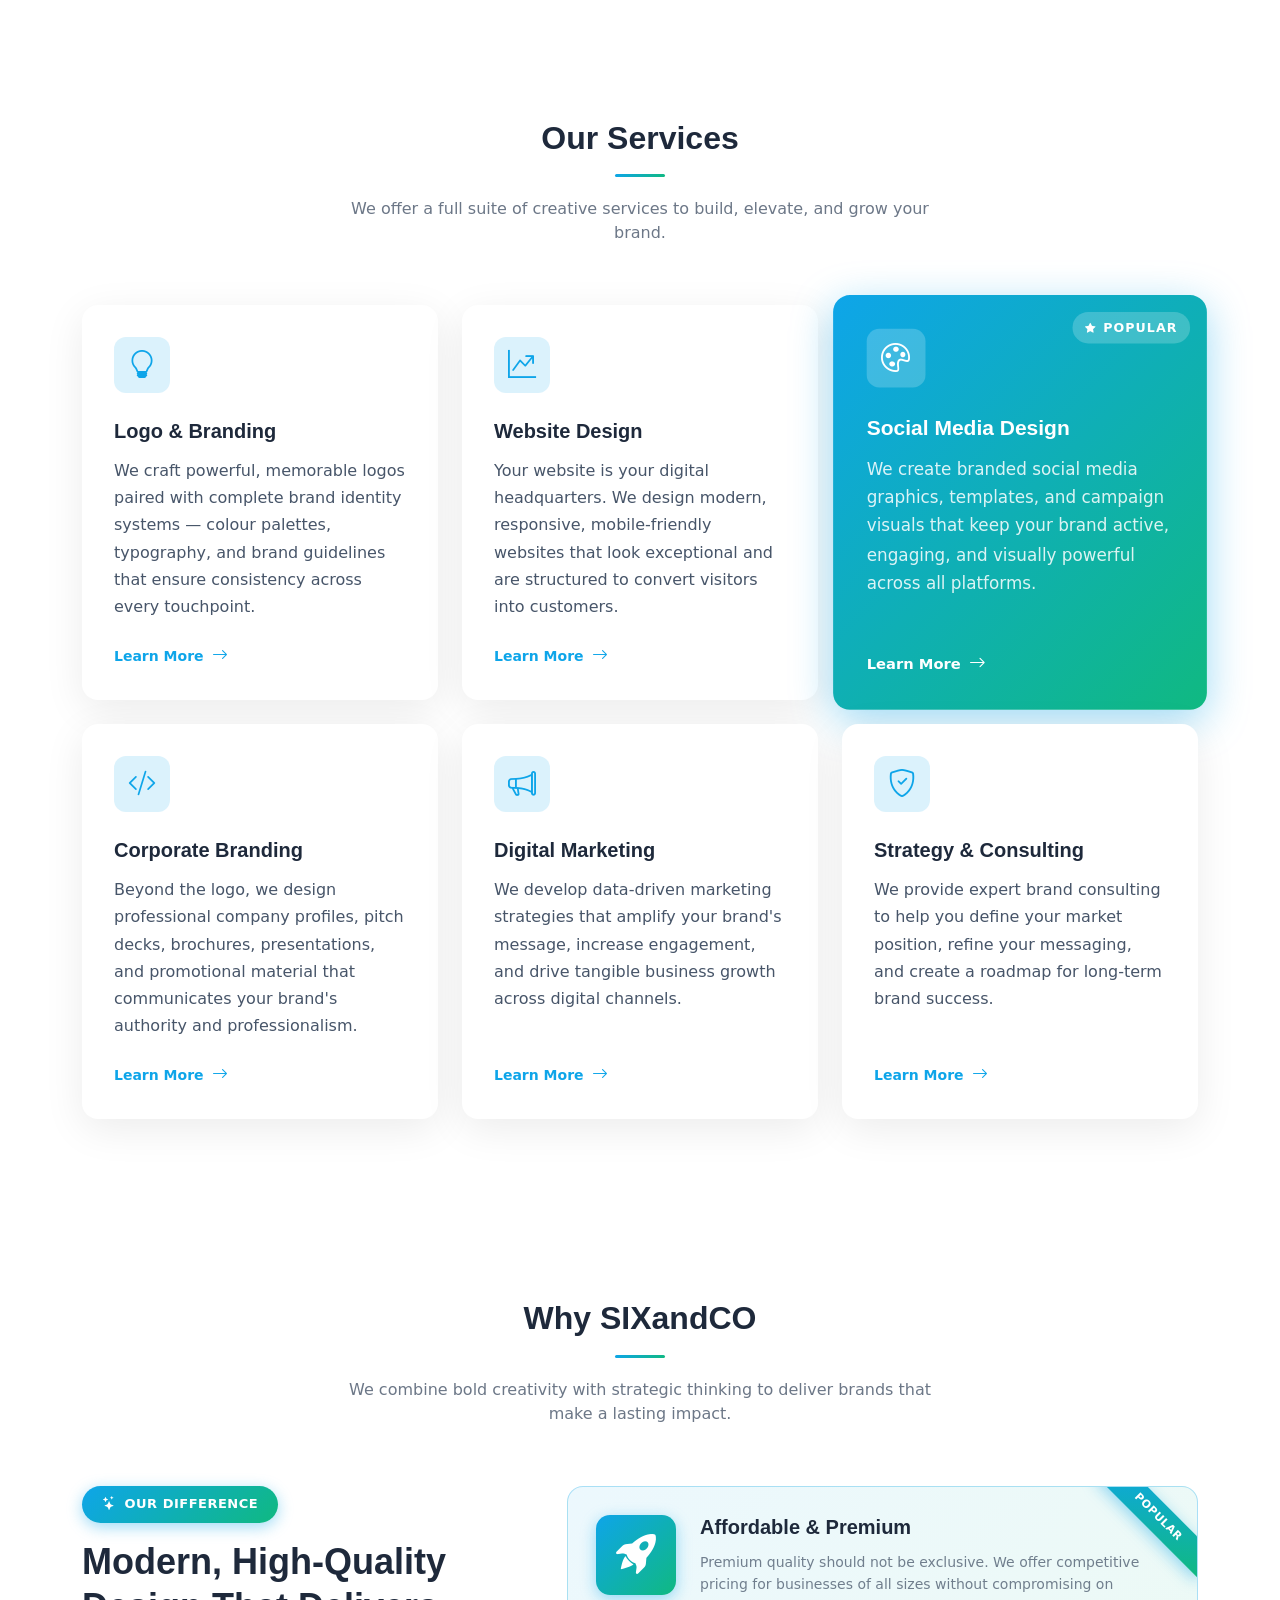
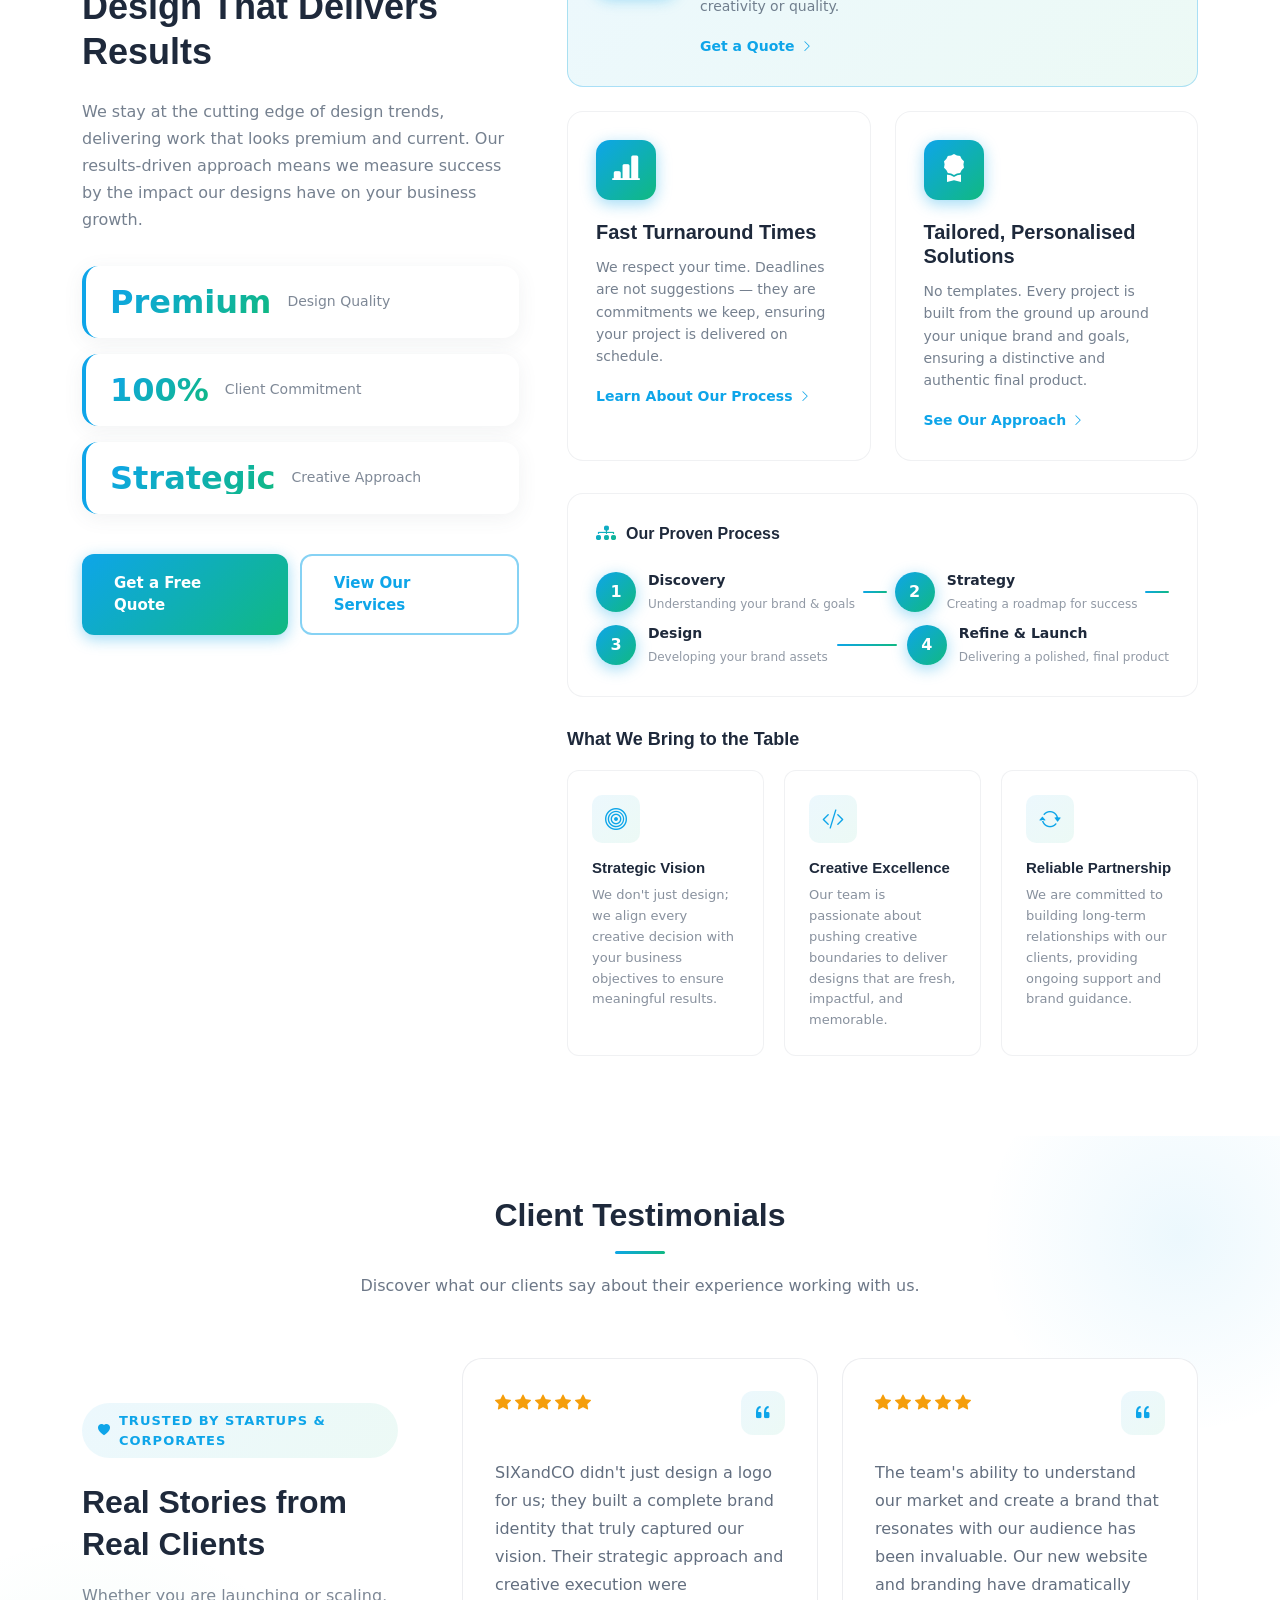
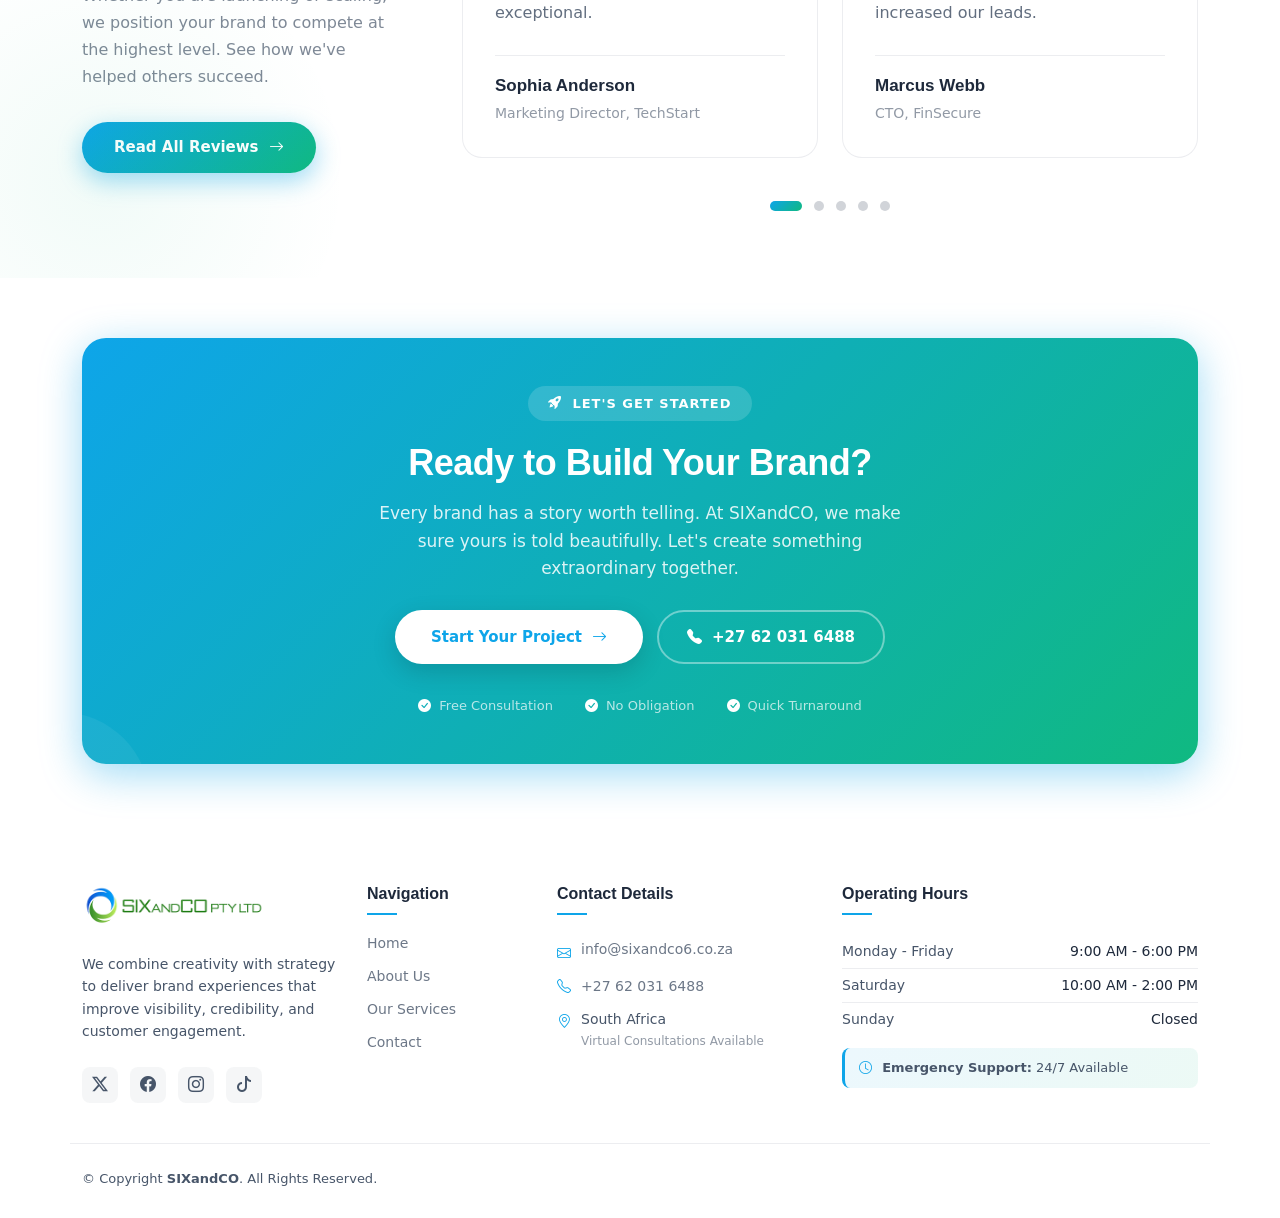
==== commit 592d4742: "Add files via upload" ====
--- a/index.html
+++ b/index.html
@@ -64,178 +64,178 @@
 
   <main class="main">
 
-    <!-- Hero Section -->
-    <section id="hero" class="hero section">
-
-      <div class="container" data-aos="fade-up" data-aos-delay="100">
-
-        <div class="row align-items-center gy-5">
-
-          <div class="col-lg-6" data-aos="fade-right" data-aos-delay="200">
-            <div class="hero-content">
-              <div class="hero-tag" data-aos="fade-up" data-aos-delay="250">
-                <span class="tag-dot"></span>
-                <span class="tag-text">#1 Branding Agency in South Africa</span>
-              </div>
-
-              <h1 class="hero-headline" data-aos="fade-up" data-aos-delay="300">Designing Brands That Stand Out</h1>
-
-              <p class="hero-text" data-aos="fade-up" data-aos-delay="350">We combine creativity with strategy to deliver premium brand identities, websites, and marketing materials that improve visibility, credibility, and customer engagement.</p>
-
-              <div class="hero-cta" data-aos="fade-up" data-aos-delay="400">
-                <a href="#services" class="cta-button">
-                  <span>Explore Our Work</span>
-                  <i class="bi bi-arrow-right"></i>
-                </a>
-                <a href="https://www.youtube.com/watch?v=Y7f98aduVJ8" class="glightbox cta-link" data-gallery="hero-video">
-                  <i class="bi bi-play-circle"></i>
-                  <span>Watch Our Process</span>
-                </a>
-              </div>
-            </div>
-          </div>
-
-          <div class="col-lg-6" data-aos="fade-left" data-aos-delay="300">
-            <div class="stats-grid">
-              <div class="stat-card stat-card-primary" data-aos="zoom-in" data-aos-delay="350">
-                <div class="stat-icon-wrap">
-                  <i class="bi bi-rocket-takeoff"></i>
-                </div>
-                <div class="stat-info">
-                  <span class="stat-value">150+</span>
-                  <span class="stat-title">Brands Launched</span>
-                </div>
-              </div>
-
-              <div class="stat-card" data-aos="zoom-in" data-aos-delay="400">
-                <div class="stat-icon-wrap">
-                  <i class="bi bi-heart"></i>
-                </div>
-                <div class="stat-info">
-                  <span class="stat-value">98%</span>
-                  <span class="stat-title">Client Satisfaction</span>
-                </div>
-              </div>
-
-              <div class="stat-card" data-aos="zoom-in" data-aos-delay="450">
-                <div class="stat-icon-wrap">
-                  <i class="bi bi-lightbulb"></i>
-                </div>
-                <div class="stat-info">
-                  <span class="stat-value">5+</span>
-                  <span class="stat-title">Years of Excellence</span>
-                </div>
-              </div>
-
-              <div class="stat-card stat-card-accent" data-aos="zoom-in" data-aos-delay="500">
-                <div class="stat-icon-wrap">
-                  <i class="bi bi-briefcase"></i>
-                </div>
-                <div class="stat-info">
-                  <span class="stat-value">40+</span>
-                  <span class="stat-title">Projects Completed</span>
-                </div>
-              </div>
-            </div>
-          </div>
-
-        </div>
-
-      </div>
-
-    </section><!-- /Hero Section -->
-
-    <!-- About Section -->
-    <section id="about" class="about section">
-
-      <div class="container" data-aos="fade-up" data-aos-delay="100">
-
-        <div class="row gy-5 align-items-center">
-
-          <div class="col-xl-6 aos-init aos-animate" data-aos="fade-right" data-aos-delay="200">
-            <div class="about-images-wrapper">
-              <div class="image-main">
-                <img src="assets/img/about/about-5.webp" alt="SIXandCO Creative Team Meeting" class="img-fluid">
-              </div>
-              <div class="image-offset">
-                <img src="assets/img/about/about-square-3.webp" alt="Design Process" class="img-fluid">
-              </div>
-              <div class="experience-badge">
-                <span class="years purecounter" data-purecounter-start="0" data-purecounter-end="5" data-purecounter-duration="1">5</span>
-                <span class="text">Years of<br>Creative Excellence</span>
-              </div>
-              <div class="shape-pattern"></div>
-            </div>
-          </div>
-
-          <div class="col-xl-6 aos-init aos-animate" data-aos="fade-left" data-aos-delay="300">
-            <div class="about-content">
-              <div class="section-subtitle">Who We Are</div>
-              <h2>Your Partner in Building Powerful Brands</h2>
-              <p class="lead-text">
-                At SIXandCO, we believe every brand has a story worth telling. We're a modern digital design agency built on a passion for helping businesses establish powerful, professional, and memorable brand identities.
-              </p>
-              <p class="mb-4 description">
-                We understand that in today's competitive digital landscape, your brand is more than a logo — it is the first impression, the lasting memory, and the trust factor that sets you apart. We exist to make sure your brand makes that impression count.
-              </p>
-
-              <div class="features-grid">
-                <div class="feature-card">
-                  <i class="bi bi-check-circle-fill"></i>
-                  <span>Bold, Original Design</span>
-                </div>
-                <div class="feature-card">
-                  <i class="bi bi-check-circle-fill"></i>
-                  <span>Strategy-Led Approach</span>
-                </div>
-                <div class="feature-card">
-                  <i class="bi bi-check-circle-fill"></i>
-                  <span>Premium Quality</span>
-                </div>
-                <div class="feature-card">
-                  <i class="bi bi-check-circle-fill"></i>
-                  <span>Fast Turnaround</span>
-                </div>
-              </div>
-
-              <div class="stats-row">
-                <div class="stat-box">
-                  <span class="number purecounter" data-purecounter-start="0" data-purecounter-end="150" data-purecounter-duration="1">150</span>
-                  <span class="label">Projects Done</span>
-                </div>
-                <div class="stat-box">
-                  <span class="number purecounter" data-purecounter-start="0" data-purecounter-end="85" data-purecounter-duration="1">85</span>
-                  <span class="label">Happy Clients</span>
-                </div>
-                <div class="stat-box">
-                  <span class="number purecounter" data-purecounter-start="0" data-purecounter-end="95" data-purecounter-duration="1">95%</span>
-                  <span class="label">Retention Rate</span>
-                </div>
-              </div>
-
-              <div class="action-buttons">
-                <a href="#" class="btn btn-primary-custom">
-                  Discover Our Story <i class="bi bi-arrow-right"></i>
-                </a>
-                <div class="contact-info">
-                  <div class="icon-box">
-                    <i class="bi bi-telephone-fill"></i>
-                  </div>
-                  <div class="text">
-                    <span>Speak to Our Team</span>
-                    <a href="tel:+27620316488">+27 62 031 6488</a>
-                  </div>
-                </div>
-              </div>
-
-            </div>
-          </div>
-
-        </div>
-
-      </div>
-
-    </section><!-- /About Section -->
+ <!-- Hero Section -->
+<section id="hero" class="hero section">
+
+  <div class="container" data-aos="fade-up" data-aos-delay="100">
+
+    <div class="row align-items-center gy-5">
+
+      <div class="col-lg-6" data-aos="fade-right" data-aos-delay="200">
+        <div class="hero-content">
+          <div class="hero-tag" data-aos="fade-up" data-aos-delay="250">
+            <span class="tag-dot"></span>
+            <span class="tag-text">Premium Brand & Digital Design</span>
+          </div>
+
+          <h1 class="hero-headline" data-aos="fade-up" data-aos-delay="300">Designing Brands That Make an Impact</h1>
+
+          <p class="hero-text" data-aos="fade-up" data-aos-delay="350">We craft powerful brand identities, websites, and marketing materials that command attention, build trust, and drive real business growth.</p>
+
+          <div class="hero-cta" data-aos="fade-up" data-aos-delay="400">
+            <a href="#services" class="cta-button">
+              <span>View Our Services</span>
+              <i class="bi bi-arrow-right"></i>
+            </a>
+            <a href="contact.html" class="cta-link">
+              <i class="bi bi-chat-dots"></i>
+              <span>Start a Project</span>
+            </a>
+          </div>
+        </div>
+      </div>
+
+      <div class="col-lg-6" data-aos="fade-left" data-aos-delay="300">
+        <div class="stats-grid">
+          <div class="stat-card stat-card-primary" data-aos="zoom-in" data-aos-delay="350">
+            <div class="stat-icon-wrap">
+              <i class="bi bi-award"></i>
+            </div>
+            <div class="stat-info">
+              <span class="stat-value">Premium</span>
+              <span class="stat-title">Quality Standards</span>
+            </div>
+          </div>
+
+          <div class="stat-card" data-aos="zoom-in" data-aos-delay="400">
+            <div class="stat-icon-wrap">
+              <i class="bi bi-rocket-takeoff"></i>
+            </div>
+            <div class="stat-info">
+              <span class="stat-value">Strategic</span>
+              <span class="stat-title">Design Approach</span>
+            </div>
+          </div>
+
+          <div class="stat-card" data-aos="zoom-in" data-aos-delay="450">
+            <div class="stat-icon-wrap">
+              <i class="bi bi-lightning-charge"></i>
+            </div>
+            <div class="stat-info">
+              <span class="stat-value">Fast</span>
+              <span class="stat-title">Turnaround Times</span>
+            </div>
+          </div>
+
+          <div class="stat-card stat-card-accent" data-aos="zoom-in" data-aos-delay="500">
+            <div class="stat-icon-wrap">
+              <i class="bi bi-people"></i>
+            </div>
+            <div class="stat-info">
+              <span class="stat-value">Client-First</span>
+              <span class="stat-title">Personalised Service</span>
+            </div>
+          </div>
+        </div>
+      </div>
+
+    </div>
+
+  </div>
+
+</section><!-- /Hero Section -->
+
+  <!-- About Section -->
+<section id="about" class="about section">
+
+  <div class="container" data-aos="fade-up" data-aos-delay="100">
+
+    <div class="row gy-5 align-items-center">
+
+      <div class="col-xl-6 aos-init aos-animate" data-aos="fade-right" data-aos-delay="200">
+        <div class="about-images-wrapper">
+          <div class="image-main">
+            <img src="assets/img/pic1.jfif" alt="SIXandCO Creative Team" class="img-fluid">
+          </div>
+          <div class="image-offset">
+            <img src="assets/img/pic3.jfif" alt="Design Process" class="img-fluid">
+          </div>
+          <div class="experience-badge">
+            <span class="years">Creative</span>
+            <span class="text">Design<br>Excellence</span>
+          </div>
+          <div class="shape-pattern"></div>
+        </div>
+      </div>
+
+      <div class="col-xl-6 aos-init aos-animate" data-aos="fade-left" data-aos-delay="300">
+        <div class="about-content">
+          <div class="section-subtitle">Who We Are</div>
+          <h2>Your Partner in Building Powerful Brands</h2>
+          <p class="lead-text">
+            At SIXandCO, we believe every brand has a story worth telling. We're a modern digital design agency built on a passion for helping businesses establish powerful, professional, and memorable brand identities.
+          </p>
+          <p class="mb-4 description">
+            We understand that in today's competitive digital landscape, your brand is more than a logo — it is the first impression, the lasting memory, and the trust factor that sets you apart. We exist to make sure your brand makes that impression count.
+          </p>
+
+          <div class="features-grid">
+            <div class="feature-card">
+              <i class="bi bi-check-circle-fill"></i>
+              <span>Bold, Original Design</span>
+            </div>
+            <div class="feature-card">
+              <i class="bi bi-check-circle-fill"></i>
+              <span>Strategy-Led Approach</span>
+            </div>
+            <div class="feature-card">
+              <i class="bi bi-check-circle-fill"></i>
+              <span>Premium Quality</span>
+            </div>
+            <div class="feature-card">
+              <i class="bi bi-check-circle-fill"></i>
+              <span>Fast Turnaround</span>
+            </div>
+          </div>
+
+          <div class="stats-row">
+            <div class="stat-box">
+              <span class="number">Premium</span>
+              <span class="label">Design Standards</span>
+            </div>
+            <div class="stat-box">
+              <span class="number">Strategic</span>
+              <span class="label">Creative Solutions</span>
+            </div>
+            <div class="stat-box">
+              <span class="number">100%</span>
+              <span class="label">Client Focus</span>
+            </div>
+          </div>
+
+          <div class="action-buttons">
+            <a href="about.html" class="btn btn-primary-custom">
+              Discover Our Story <i class="bi bi-arrow-right"></i>
+            </a>
+            <div class="contact-info">
+              <div class="icon-box">
+                <i class="bi bi-telephone-fill"></i>
+              </div>
+              <div class="text">
+                <span>Speak to Our Team</span>
+                <a href="tel:+27620316488">+27 62 031 6488</a>
+              </div>
+            </div>
+          </div>
+
+        </div>
+      </div>
+
+    </div>
+
+  </div>
+
+</section><!-- /About Section -->
 
     <!-- Services Section -->
     <section id="services" class="services section">
@@ -258,7 +258,7 @@
               </div>
               <h3>Logo & Branding</h3>
               <p>We craft powerful, memorable logos paired with complete brand identity systems — colour palettes, typography, and brand guidelines that ensure consistency across every touchpoint.</p>
-              <a href="service-details.html" class="service-link">
+              <a href="services.html" class="service-link">
                 <span>Learn More</span>
                 <i class="bi bi-arrow-right"></i>
               </a>
@@ -273,7 +273,7 @@
               </div>
               <h3>Website Design</h3>
               <p>Your website is your digital headquarters. We design modern, responsive, mobile-friendly websites that look exceptional and are structured to convert visitors into customers.</p>
-              <a href="service-details.html" class="service-link">
+             <a href="services.html" class="service-link">
                 <span>Learn More</span>
                 <i class="bi bi-arrow-right"></i>
               </a>
@@ -292,7 +292,7 @@
               </div>
               <h3>Social Media Design</h3>
               <p>We create branded social media graphics, templates, and campaign visuals that keep your brand active, engaging, and visually powerful across all platforms.</p>
-              <a href="service-details.html" class="service-link">
+              <a href="services.html" class="service-link">
                 <span>Learn More</span>
                 <i class="bi bi-arrow-right"></i>
               </a>
@@ -307,7 +307,7 @@
               </div>
               <h3>Corporate Branding</h3>
               <p>Beyond the logo, we design professional company profiles, pitch decks, brochures, presentations, and promotional material that communicates your brand's authority and professionalism.</p>
-              <a href="service-details.html" class="service-link">
+              <a href="services.html" class="service-link">
                 <span>Learn More</span>
                 <i class="bi bi-arrow-right"></i>
               </a>
@@ -322,7 +322,7 @@
               </div>
               <h3>Digital Marketing</h3>
               <p>We develop data-driven marketing strategies that amplify your brand's message, increase engagement, and drive tangible business growth across digital channels.</p>
-              <a href="service-details.html" class="service-link">
+              <a href="services.html" class="service-link">
                 <span>Learn More</span>
                 <i class="bi bi-arrow-right"></i>
               </a>
@@ -337,7 +337,7 @@
               </div>
               <h3>Strategy & Consulting</h3>
               <p>We provide expert brand consulting to help you define your market position, refine your messaging, and create a roadmap for long-term brand success.</p>
-              <a href="service-details.html" class="service-link">
+              <a href="services.html" class="service-link">
                 <span>Learn More</span>
                 <i class="bi bi-arrow-right"></i>
               </a>
@@ -352,160 +352,154 @@
 
 
 
-    <!-- Why Us Section -->
-    <section id="why-us" class="why-us section light-background">
-
-      <!-- Section Title -->
-      <div class="container section-title" data-aos="fade-up">
-        <h2>Why SIXandCO</h2>
-        <p>We combine bold creativity with strategic thinking to deliver brands that make a lasting impact.</p>
-      </div><!-- End Section Title -->
-
-      <div class="container" data-aos="fade-up" data-aos-delay="100">
-
-        <div class="row g-5">
-          <div class="col-lg-5" data-aos="fade-right" data-aos-delay="200">
-            <div class="sidebar-content">
-              <div class="badge-wrapper">
-                <span class="section-badge"><i class="bi bi-stars"></i> Our Difference</span>
-              </div>
-              <h2>Modern, High-Quality Design That Delivers Results</h2>
-              <p class="description">We stay at the cutting edge of design trends, delivering work that looks premium and current. Our results-driven approach means we measure success by the impact our designs have on your business growth.</p>
-
-              <div class="stat-cards">
-                <div class="stat-card" data-aos="zoom-in" data-aos-delay="300">
-                  <div class="stat-value">
-                    <span class="purecounter" data-purecounter-start="0" data-purecounter-end="180" data-purecounter-duration="2">180</span>+
-                  </div>
-                  <div class="stat-text">Successful Projects</div>
-                </div>
-                <div class="stat-card" data-aos="zoom-in" data-aos-delay="350">
-                  <div class="stat-value">
-                    <span class="purecounter" data-purecounter-start="0" data-purecounter-end="95" data-purecounter-duration="2">95</span>%
-                  </div>
-                  <div class="stat-text">Client Satisfaction</div>
-                </div>
-                <div class="stat-card" data-aos="zoom-in" data-aos-delay="400">
-                  <div class="stat-value">
-                    <span class="purecounter" data-purecounter-start="0" data-purecounter-end="320" data-purecounter-duration="2">320</span>%
-                  </div>
-                  <div class="stat-text">Average Growth Achieved</div>
-                </div>
-              </div>
-
-              <div class="action-buttons">
-                <a href="#" class="btn-main">Get a Free Quote</a>
-                <a href="#" class="btn-outline">View Our Portfolio</a>
-              </div>
-            </div>
-          </div>
-
-          <div class="col-lg-7" data-aos="fade-left" data-aos-delay="200">
-            <div class="features-grid">
-              <div class="feature-box highlight" data-aos="fade-up" data-aos-delay="250">
-                <div class="feature-ribbon">Top Rated</div>
-                <div class="feature-icon">
-                  <i class="bi bi-rocket-takeoff-fill"></i>
-                </div>
-                <div class="feature-content">
-                  <h4>Affordable & Premium</h4>
-                  <p>Premium quality should not be exclusive. We offer competitive pricing for businesses of all sizes without compromising on creativity or quality.</p>
-                  <a href="#" class="feature-link">See Our Packages <i class="bi bi-chevron-right"></i></a>
-                </div>
-              </div><!-- End Feature Box -->
-
-              <div class="feature-box" data-aos="fade-up" data-aos-delay="300">
-                <div class="feature-icon">
-                  <i class="bi bi-bar-chart-line-fill"></i>
-                </div>
-                <div class="feature-content">
-                  <h4>Fast Turnaround Times</h4>
-                  <p>We respect your time. Deadlines are not suggestions — they are commitments we keep, ensuring your project is delivered on schedule.</p>
-                  <a href="#" class="feature-link">Learn About Our Process <i class="bi bi-chevron-right"></i></a>
-                </div>
-              </div><!-- End Feature Box -->
-
-              <div class="feature-box" data-aos="fade-up" data-aos-delay="350">
-                <div class="feature-icon">
-                  <i class="bi bi-award-fill"></i>
-                </div>
-                <div class="feature-content">
-                  <h4>Tailored, Personalised Solutions</h4>
-                  <p>No templates. Every project is built from the ground up around your unique brand and goals, ensuring a distinctive and authentic final product.</p>
-                  <a href="#" class="feature-link">See Our Approach <i class="bi bi-chevron-right"></i></a>
-                </div>
-              </div><!-- End Feature Box -->
-            </div>
-
-            <div class="process-timeline" data-aos="fade-up" data-aos-delay="400">
-              <h5 class="timeline-title"><i class="bi bi-diagram-3-fill"></i> Our Proven Process</h5>
-              <div class="timeline-steps">
-                <div class="timeline-step">
-                  <div class="step-marker">1</div>
-                  <div class="step-info">
-                    <strong>Discovery</strong>
-                    <span>Understanding your brand & goals</span>
-                  </div>
-                </div>
-                <div class="timeline-connector"></div>
-                <div class="timeline-step">
-                  <div class="step-marker">2</div>
-                  <div class="step-info">
-                    <strong>Strategy</strong>
-                    <span>Creating a roadmap for success</span>
-                  </div>
-                </div>
-                <div class="timeline-connector"></div>
-                <div class="timeline-step">
-                  <div class="step-marker">3</div>
-                  <div class="step-info">
-                    <strong>Design</strong>
-                    <span>Developing your brand assets</span>
-                  </div>
-                </div>
-                <div class="timeline-connector"></div>
-                <div class="timeline-step">
-                  <div class="step-marker">4</div>
-                  <div class="step-info">
-                    <strong>Refine & Launch</strong>
-                    <span>Delivering a polished, final product</span>
-                  </div>
-                </div>
-              </div>
-            </div>
-
-            <div class="capabilities-section" data-aos="fade-up" data-aos-delay="450">
-              <h5 class="capabilities-heading">What We Bring to the Table</h5>
-              <div class="capabilities-grid">
-                <div class="capability-card">
-                  <div class="capability-icon">
-                    <i class="bi bi-bullseye"></i>
-                  </div>
-                  <h6>Strategic Vision</h6>
-                  <p>We don't just design; we align every creative decision with your business objectives to ensure meaningful results.</p>
-                </div>
-                <div class="capability-card">
-                  <div class="capability-icon">
-                    <i class="bi bi-code-slash"></i>
-                  </div>
-                  <h6>Creative Excellence</h6>
-                  <p>Our team is passionate about pushing creative boundaries to deliver designs that are fresh, impactful, and memorable.</p>
-                </div>
-                <div class="capability-card">
-                  <div class="capability-icon">
-                    <i class="bi bi-arrow-repeat"></i>
-                  </div>
-                  <h6>Reliable Partnership</h6>
-                  <p>We are committed to building long-term relationships with our clients, providing ongoing support and brand guidance.</p>
-                </div>
-              </div>
-            </div>
-          </div>
-        </div>
-
-      </div>
-
-    </section><!-- /Why Us Section -->
+ <!-- Why Us Section -->
+<section id="why-us" class="why-us section light-background">
+
+  <!-- Section Title -->
+  <div class="container section-title" data-aos="fade-up">
+    <h2>Why SIXandCO</h2>
+    <p>We combine bold creativity with strategic thinking to deliver brands that make a lasting impact.</p>
+  </div><!-- End Section Title -->
+
+  <div class="container" data-aos="fade-up" data-aos-delay="100">
+
+    <div class="row g-5">
+      <div class="col-lg-5" data-aos="fade-right" data-aos-delay="200">
+        <div class="sidebar-content">
+          <div class="badge-wrapper">
+            <span class="section-badge"><i class="bi bi-stars"></i> Our Difference</span>
+          </div>
+          <h2>Modern, High-Quality Design That Delivers Results</h2>
+          <p class="description">We stay at the cutting edge of design trends, delivering work that looks premium and current. Our results-driven approach means we measure success by the impact our designs have on your business growth.</p>
+
+          <div class="stat-cards">
+            <div class="stat-card" data-aos="zoom-in" data-aos-delay="300">
+              <div class="stat-value">Premium</div>
+              <div class="stat-text">Design Quality</div>
+            </div>
+            <div class="stat-card" data-aos="zoom-in" data-aos-delay="350">
+              <div class="stat-value">100%</div>
+              <div class="stat-text">Client Commitment</div>
+            </div>
+            <div class="stat-card" data-aos="zoom-in" data-aos-delay="400">
+              <div class="stat-value">Strategic</div>
+              <div class="stat-text">Creative Approach</div>
+            </div>
+          </div>
+
+          <div class="action-buttons">
+            <a href="contact.html" class="btn-main">Get a Free Quote</a>
+            <a href="#services" class="btn-outline">View Our Services</a>
+          </div>
+        </div>
+      </div>
+
+      <div class="col-lg-7" data-aos="fade-left" data-aos-delay="200">
+        <div class="features-grid">
+          <div class="feature-box highlight" data-aos="fade-up" data-aos-delay="250">
+            <div class="feature-ribbon">Popular</div>
+            <div class="feature-icon">
+              <i class="bi bi-rocket-takeoff-fill"></i>
+            </div>
+            <div class="feature-content">
+              <h4>Affordable & Premium</h4>
+              <p>Premium quality should not be exclusive. We offer competitive pricing for businesses of all sizes without compromising on creativity or quality.</p>
+              <a href="contact.html" class="feature-link">Get a Quote <i class="bi bi-chevron-right"></i></a>
+            </div>
+          </div><!-- End Feature Box -->
+
+          <div class="feature-box" data-aos="fade-up" data-aos-delay="300">
+            <div class="feature-icon">
+              <i class="bi bi-bar-chart-line-fill"></i>
+            </div>
+            <div class="feature-content">
+              <h4>Fast Turnaround Times</h4>
+              <p>We respect your time. Deadlines are not suggestions — they are commitments we keep, ensuring your project is delivered on schedule.</p>
+              <a href="#process" class="feature-link">Learn About Our Process <i class="bi bi-chevron-right"></i></a>
+            </div>
+          </div><!-- End Feature Box -->
+
+          <div class="feature-box" data-aos="fade-up" data-aos-delay="350">
+            <div class="feature-icon">
+              <i class="bi bi-award-fill"></i>
+            </div>
+            <div class="feature-content">
+              <h4>Tailored, Personalised Solutions</h4>
+              <p>No templates. Every project is built from the ground up around your unique brand and goals, ensuring a distinctive and authentic final product.</p>
+              <a href="#approach" class="feature-link">See Our Approach <i class="bi bi-chevron-right"></i></a>
+            </div>
+          </div><!-- End Feature Box -->
+        </div>
+
+        <div class="process-timeline" data-aos="fade-up" data-aos-delay="400">
+          <h5 class="timeline-title"><i class="bi bi-diagram-3-fill"></i> Our Proven Process</h5>
+          <div class="timeline-steps">
+            <div class="timeline-step">
+              <div class="step-marker">1</div>
+              <div class="step-info">
+                <strong>Discovery</strong>
+                <span>Understanding your brand & goals</span>
+              </div>
+            </div>
+            <div class="timeline-connector"></div>
+            <div class="timeline-step">
+              <div class="step-marker">2</div>
+              <div class="step-info">
+                <strong>Strategy</strong>
+                <span>Creating a roadmap for success</span>
+              </div>
+            </div>
+            <div class="timeline-connector"></div>
+            <div class="timeline-step">
+              <div class="step-marker">3</div>
+              <div class="step-info">
+                <strong>Design</strong>
+                <span>Developing your brand assets</span>
+              </div>
+            </div>
+            <div class="timeline-connector"></div>
+            <div class="timeline-step">
+              <div class="step-marker">4</div>
+              <div class="step-info">
+                <strong>Refine & Launch</strong>
+                <span>Delivering a polished, final product</span>
+              </div>
+            </div>
+          </div>
+        </div>
+
+        <div class="capabilities-section" data-aos="fade-up" data-aos-delay="450">
+          <h5 class="capabilities-heading">What We Bring to the Table</h5>
+          <div class="capabilities-grid">
+            <div class="capability-card">
+              <div class="capability-icon">
+                <i class="bi bi-bullseye"></i>
+              </div>
+              <h6>Strategic Vision</h6>
+              <p>We don't just design; we align every creative decision with your business objectives to ensure meaningful results.</p>
+            </div>
+            <div class="capability-card">
+              <div class="capability-icon">
+                <i class="bi bi-code-slash"></i>
+              </div>
+              <h6>Creative Excellence</h6>
+              <p>Our team is passionate about pushing creative boundaries to deliver designs that are fresh, impactful, and memorable.</p>
+            </div>
+            <div class="capability-card">
+              <div class="capability-icon">
+                <i class="bi bi-arrow-repeat"></i>
+              </div>
+              <h6>Reliable Partnership</h6>
+              <p>We are committed to building long-term relationships with our clients, providing ongoing support and brand guidance.</p>
+            </div>
+          </div>
+        </div>
+      </div>
+    </div>
+
+  </div>
+
+</section><!-- /Why Us Section -->
 
     <!-- Testimonials Section -->
     <section id="testimonials" class="testimonials section">
@@ -523,13 +517,13 @@
           <!-- Left Sidebar -->
           <div class="col-lg-4" data-aos="fade-right" data-aos-delay="150">
             <div class="testimonials-sidebar">
-              <div class="avatar-stack">
+              <!-- <div class="avatar-stack">
                 <img src="assets/img/person/person-m-3.webp" alt="Happy Client" class="avatar" loading="lazy">
                 <img src="assets/img/person/person-f-7.webp" alt="Happy Client" class="avatar" loading="lazy">
                 <img src="assets/img/person/person-m-9.webp" alt="Happy Client" class="avatar" loading="lazy">
                 <img src="assets/img/person/person-f-4.webp" alt="Happy Client" class="avatar" loading="lazy">
                 <span class="avatar-count">+2.5k</span>
-              </div>
+              </div> -->
               <div class="sidebar-content">
                 <span class="satisfied-badge"><i class="bi bi-heart-fill"></i> Trusted by Startups & Corporates</span>
                 <h3>Real Stories from Real Clients</h3>
@@ -581,7 +575,7 @@
                     </div>
                     <p class="testimonial-text">SIXandCO didn't just design a logo for us; they built a complete brand identity that truly captured our vision. Their strategic approach and creative execution were exceptional.</p>
                     <div class="author-info">
-                      <img src="assets/img/person/person-f-2.webp" alt="Client" class="author-img" loading="lazy">
+                      <!-- <img src="assets/img/person/person-f-2.webp" alt="Client" class="author-img" loading="lazy"> -->
                       <div class="author-details">
                         <h5>Sophia Anderson</h5>
                         <span>Marketing Director, TechStart</span>
@@ -605,7 +599,7 @@
                     </div>
                     <p class="testimonial-text">The team's ability to understand our market and create a brand that resonates with our audience has been invaluable. Our new website and branding have dramatically increased our leads.</p>
                     <div class="author-info">
-                      <img src="assets/img/person/person-m-5.webp" alt="Client" class="author-img" loading="lazy">
+                      <!-- <img src="assets/img/person/person-m-5.webp" alt="Client" class="author-img" loading="lazy"> -->
                       <div class="author-details">
                         <h5>Marcus Webb</h5>
                         <span>CTO, FinSecure</span>
@@ -629,7 +623,7 @@
                     </div>
                     <p class="testimonial-text">From social media templates to our corporate presentation, SIXandCO delivered a cohesive and professional look that has boosted our credibility significantly.</p>
                     <div class="author-info">
-                      <img src="assets/img/person/person-f-9.webp" alt="Client" class="author-img" loading="lazy">
+                      <!-- <img src="assets/img/person/person-f-9.webp" alt="Client" class="author-img" loading="lazy"> -->
                       <div class="author-details">
                         <h5>Elena Rodriguez</h5>
                         <span>Founder, EcoLiving</span>
@@ -653,7 +647,7 @@
                     </div>
                     <p class="testimonial-text">They are not just a design agency; they are a strategic partner. Their insights helped us refine our brand message and connect with our customers on a deeper level.</p>
                     <div class="author-info">
-                      <img src="assets/img/person/person-m-11.webp" alt="Client" class="author-img" loading="lazy">
+                      <!-- <img src="assets/img/person/person-m-11.webp" alt="Client" class="author-img" loading="lazy"> -->
                       <div class="author-details">
                         <h5>James Mitchell</h5>
                         <span>Head of Product, EduTech</span>
@@ -677,7 +671,7 @@
                     </div>
                     <p class="testimonial-text">SIXandCO delivered our new brand identity and website ahead of schedule. Their professionalism and the quality of their work exceeded our expectations.</p>
                     <div class="author-info">
-                      <img src="assets/img/person/person-f-14.webp" alt="Client" class="author-img" loading="lazy">
+                      <!-- <img src="assets/img/person/person-f-14.webp" alt="Client" class="author-img" loading="lazy"> -->
                       <div class="author-details">
                         <h5>Olivia Chen</h5>
                         <span>Operations Manager, HealthPlus</span>
--- a/assets/css/main.css
+++ b/assets/css/main.css
@@ -0,0 +1,6634 @@
+/**
+* Template Name: Orbit
+* Template URL: https://bootstrapmade.com/orbit-bootstrap-template/
+* Updated: Jan 13 2026 with Bootstrap v5.3.8
+* Author: BootstrapMade.com
+* License: https://bootstrapmade.com/license/
+*/
+
+/*--------------------------------------------------------------
+# Font & Color Variables
+# Help: https://bootstrapmade.com/color-system/
+--------------------------------------------------------------*/
+/* Fonts */
+:root {
+  --default-font: "Roboto",  system-ui, -apple-system, "Segoe UI", Roboto, "Helvetica Neue", Arial, "Noto Sans", "Liberation Sans", sans-serif, "Apple Color Emoji", "Segoe UI Emoji", "Segoe UI Symbol", "Noto Color Emoji";
+  --heading-font: "Raleway",  sans-serif;
+  --nav-font: "Lato",  sans-serif;
+}
+
+/* Global Colors - The following color variables are used throughout the website. Updating them here will change the color scheme of the entire website */
+:root { 
+  --background-color: #ffffff; /* Background color for the entire website, including individual sections */
+  --default-color: #475569; /* Default color used for the majority of the text content across the entire website */
+  --heading-color: #1e293b; /* Color for headings, subheadings and title throughout the website */
+  --accent-color: #0ea5e9; /* Accent color that represents your brand on the website. It's used for buttons, links, and other elements that need to stand out */
+  --surface-color: #ffffff; /* The surface color is used as a background of boxed elements within sections, such as cards, icon boxes, or other elements that require a visual separation from the global background. */
+  --contrast-color: #ffffff; /* Contrast color for text, ensuring readability against backgrounds of accent, heading, or default colors. */
+  
+  /* Button Gradient */
+  --btn-gradient: linear-gradient(135deg, #0ea5e9 0%, #10b981 100%);
+  --btn-gradient-hover: linear-gradient(135deg, #0284c7 0%, #059669 100%);
+  --btn-gradient-shadow: rgba(14, 165, 233, 0.4);
+  
+  /* Section Gradient */
+  --section-gradient: linear-gradient(135deg, #0ea5e9 0%, #10b981 100%);
+  --section-gradient-light: linear-gradient(135deg, rgba(14, 165, 233, 0.08) 0%, rgba(16, 185, 129, 0.08) 100%);
+  --section-gradient-subtle: linear-gradient(135deg, rgba(14, 165, 233, 0.04) 0%, rgba(16, 185, 129, 0.04) 100%);
+}
+
+/* Nav Menu Colors - The following color variables are used specifically for the navigation menu. They are separate from the global colors to allow for more customization options */
+:root {
+  --nav-color: #475569;  /* The default color of the main navmenu links */
+  --nav-hover-color: #0ea5e9; /* Applied to main navmenu links when they are hovered over or active */
+  --nav-mobile-background-color: #ffffff; /* Used as the background color for mobile navigation menu */
+  --nav-dropdown-background-color: #ffffff; /* Used as the background color for dropdown items that appear when hovering over primary navigation items */
+  --nav-dropdown-color: #475569; /* Used for navigation links of the dropdown items in the navigation menu. */
+  --nav-dropdown-hover-color: #0ea5e9; /* Similar to --nav-hover-color, this color is applied to dropdown navigation links when they are hovered over. */
+}
+
+/* Color Presets - These classes override global colors when applied to any section or element, providing reuse of the sam color scheme. */
+
+.light-background {
+  --background-color: #ffffff;;
+  --surface-color: #ffffff;
+}
+
+.dark-background {
+  --background-color: #0d131f;
+  --default-color: #ffffff;
+  --heading-color: #ffffff;
+  --surface-color: #1e293b;
+  --contrast-color: #ffffff;
+}
+
+/* Smooth scroll */
+:root {
+  scroll-behavior: smooth;
+}
+
+/*--------------------------------------------------------------
+# General Styling & Shared Classes
+--------------------------------------------------------------*/
+body {
+  color: var(--default-color);
+  background-color: var(--background-color);
+  font-family: var(--default-font);
+}
+
+a {
+  color: var(--accent-color);
+  text-decoration: none;
+  transition: 0.3s;
+}
+
+a:hover {
+  color: color-mix(in srgb, var(--accent-color), transparent 25%);
+  text-decoration: none;
+}
+
+h1,
+h2,
+h3,
+h4,
+h5,
+h6 {
+  color: var(--heading-color);
+  font-family: var(--heading-font);
+}
+
+/* PHP Email Form Messages
+------------------------------*/
+.php-email-form .error-message {
+  display: none;
+  background: #df1529;
+  color: #ffffff;
+  text-align: left;
+  padding: 15px;
+  margin-bottom: 24px;
+  font-weight: 600;
+}
+
+.php-email-form .sent-message {
+  display: none;
+  color: #ffffff;
+  background: #059652;
+  text-align: center;
+  padding: 15px;
+  margin-bottom: 24px;
+  font-weight: 600;
+}
+
+.php-email-form .loading {
+  display: none;
+  background: var(--surface-color);
+  text-align: center;
+  padding: 15px;
+  margin-bottom: 24px;
+}
+
+.php-email-form .loading:before {
+  content: "";
+  display: inline-block;
+  border-radius: 50%;
+  width: 24px;
+  height: 24px;
+  margin: 0 10px -6px 0;
+  border: 3px solid var(--accent-color);
+  border-top-color: var(--surface-color);
+  animation: php-email-form-loading 1s linear infinite;
+}
+
+@keyframes php-email-form-loading {
+  0% {
+    transform: rotate(0deg);
+  }
+
+  100% {
+    transform: rotate(360deg);
+  }
+}
+
+/*--------------------------------------------------------------
+# Global Header
+--------------------------------------------------------------*/
+.header {
+  --surface-color: #1b2430;
+  color: var(--default-color);
+  background-color: var(--background-color);
+  padding: 15px 0;
+  transition: all 0.5s;
+  z-index: 997;
+  border-bottom: 1px solid color-mix(in srgb, var(--default-color), transparent 90%);
+}
+
+.header .logo {
+  line-height: 1;
+}
+
+.header .logo img {
+  max-height: 36px;
+  margin-right: 8px;
+}
+
+.header .logo h1 {
+  font-size: 30px;
+  margin: 0;
+  font-weight: 600;
+  color: var(--heading-color);
+}
+
+.header .logo span {
+  font-size: 34px;
+  padding-left: 2px;
+  color: var(--accent-color);
+}
+
+.header .btn-getstarted,
+.header .btn-getstarted:focus {
+  color: var(--contrast-color);
+  background: var(--btn-gradient);
+  font-size: 14px;
+  padding: 10px 30px;
+  margin: 0;
+  border-radius: 50px;
+  transition: 0.3s;
+  border: none;
+  box-shadow: 0 4px 15px var(--btn-gradient-shadow);
+}
+
+.header .btn-getstarted:hover,
+.header .btn-getstarted:focus:hover {
+  color: var(--contrast-color);
+  background: var(--btn-gradient-hover);
+  transform: translateY(-2px);
+  box-shadow: 0 8px 25px var(--btn-gradient-shadow);
+}
+
+@media (max-width: 1200px) {
+  .header .logo {
+    order: 1;
+  }
+
+  .header .btn-getstarted {
+    order: 2;
+    margin: 0 15px 0 0;
+    padding: 6px 20px;
+  }
+
+  .header .navmenu {
+    order: 3;
+  }
+}
+
+/*--------------------------------------------------------------
+# Navigation Menu
+--------------------------------------------------------------*/
+/* Navmenu - Desktop */
+@media (min-width: 1200px) {
+  .navmenu {
+    padding: 0;
+    margin-left: auto;
+  }
+
+  .navmenu ul {
+    margin: 0;
+    padding: 0;
+    display: flex;
+    list-style: none;
+    align-items: center;
+    justify-content: flex-end;
+  }
+
+  .navmenu li {
+    position: relative;
+  }
+
+  .navmenu a,
+  .navmenu a:focus {
+    color: var(--nav-color);
+    padding: 18px 15px;
+    font-size: 16px;
+    font-family: var(--nav-font);
+    font-weight: 400;
+    display: flex;
+    align-items: center;
+    justify-content: space-between;
+    white-space: nowrap;
+    transition: 0.3s;
+  }
+
+  .navmenu a .nav-icon,
+  .navmenu a:focus .nav-icon {
+    display: none;
+  }
+
+  .navmenu a .nav-arrow,
+  .navmenu a:focus .nav-arrow {
+    display: none;
+  }
+
+  .navmenu li:last-child a {
+    padding-right: 0;
+  }
+
+  .navmenu li:hover>a,
+  .navmenu .active,
+  .navmenu .active:focus {
+    color: var(--nav-hover-color);
+  }
+
+  .navmenu .dropdown ul {
+    margin: 0;
+    padding: 10px 0;
+    background: var(--nav-dropdown-background-color);
+    display: block;
+    position: absolute;
+    visibility: hidden;
+    left: 14px;
+    top: 130%;
+    opacity: 0;
+    transition: 0.3s;
+    border-radius: 4px;
+    z-index: 99;
+    box-shadow: 0px 0px 30px rgba(0, 0, 0, 0.1);
+  }
+
+  .navmenu .dropdown ul li {
+    min-width: 200px;
+  }
+
+  .navmenu .dropdown ul a {
+    padding: 10px 20px;
+    font-size: 15px;
+    text-transform: none;
+    color: var(--nav-dropdown-color);
+  }
+
+  .navmenu .dropdown ul a i {
+    font-size: 12px;
+  }
+
+  .navmenu .dropdown ul a:hover,
+  .navmenu .dropdown ul .active:hover,
+  .navmenu .dropdown ul li:hover>a {
+    color: var(--nav-dropdown-hover-color);
+  }
+
+  .navmenu .dropdown:hover>ul {
+    opacity: 1;
+    top: 100%;
+    visibility: visible;
+  }
+
+  .navmenu .dropdown .dropdown ul {
+    top: 0;
+    left: -90%;
+    visibility: hidden;
+  }
+
+  .navmenu .dropdown .dropdown:hover>ul {
+    opacity: 1;
+    top: 0;
+    left: -100%;
+    visibility: visible;
+  }
+}
+
+/* Navmenu - Mobile */
+@media (max-width: 1199px) {
+  .mobile-nav-toggle {
+    color: var(--nav-color);
+    font-size: 28px;
+    line-height: 0;
+    margin-right: 10px;
+    cursor: pointer;
+    transition: color 0.3s;
+  }
+
+  .navmenu {
+    padding: 0;
+    z-index: 9997;
+  }
+
+  .navmenu ul {
+    display: none;
+    list-style: none;
+    position: absolute;
+    inset: 60px 20px 20px 20px;
+    padding: 10px 0;
+    margin: 0;
+    border-radius: 6px;
+    background-color: var(--nav-mobile-background-color);
+    overflow-y: auto;
+    transition: 0.3s;
+    z-index: 9998;
+    box-shadow: 0px 0px 30px rgba(0, 0, 0, 0.1);
+  }
+
+  .navmenu ul .mobile-logo {
+    display: flex;
+    align-items: center;
+    justify-content: center;
+    padding: 20px 0 10px 0;
+    border-bottom: 1px solid color-mix(in srgb, var(--default-color), transparent 90%);
+    margin: 0 20px 10px 20px;
+  }
+
+  .navmenu ul .mobile-logo img {
+    max-height: 40px;
+    width: auto;
+  }
+
+  .navmenu a,
+  .navmenu a:focus {
+    color: var(--nav-dropdown-color);
+    padding: 12px 20px;
+    font-family: var(--nav-font);
+    font-size: 16px;
+    font-weight: 500;
+    display: flex;
+    align-items: center;
+    gap: 12px;
+    white-space: nowrap;
+    transition: 0.3s;
+  }
+
+  .navmenu a .nav-icon,
+  .navmenu a:focus .nav-icon {
+    display: flex;
+    font-size: 18px;
+    line-height: 0;
+    width: 28px;
+    text-align: center;
+    color: var(--accent-color);
+    flex-shrink: 0;
+  }
+
+  .navmenu a .nav-arrow,
+  .navmenu a:focus .nav-arrow {
+    display: flex;
+    font-size: 12px;
+    line-height: 0;
+    margin-left: auto;
+    width: 30px;
+    height: 30px;
+    align-items: center;
+    justify-content: center;
+    border-radius: 50%;
+    transition: 0.3s;
+    background-color: color-mix(in srgb, var(--accent-color), transparent 90%);
+  }
+
+  .navmenu a .nav-arrow:hover,
+  .navmenu a:focus .nav-arrow:hover {
+    background-color: var(--accent-color);
+    color: var(--contrast-color);
+  }
+
+  .navmenu a:hover,
+  .navmenu .active,
+  .navmenu .active:focus {
+    color: var(--nav-dropdown-hover-color);
+  }
+
+  .navmenu .active .nav-arrow,
+  .navmenu .active:focus .nav-arrow {
+    background-color: var(--accent-color);
+    color: var(--contrast-color);
+    transform: rotate(180deg);
+  }
+
+  .navmenu .mobile-cta {
+    padding: 16px 20px;
+    margin: 10px 20px 20px 20px;
+    border-top: 1px solid color-mix(in srgb, var(--default-color), transparent 90%);
+  }
+
+  .navmenu .mobile-cta a {
+    display: flex;
+    align-items: center;
+    justify-content: center;
+    gap: 10px;
+    padding: 14px 24px;
+    background: var(--btn-gradient);
+    color: var(--contrast-color);
+    border-radius: 50px;
+    font-weight: 600;
+    font-size: 15px;
+    text-decoration: none;
+    transition: all 0.3s ease;
+    box-shadow: 0 4px 15px var(--btn-gradient-shadow);
+    border: none;
+    width: 100%;
+  }
+
+  .navmenu .mobile-cta a:hover {
+    background: var(--btn-gradient-hover);
+    transform: translateY(-2px);
+    box-shadow: 0 8px 25px var(--btn-gradient-shadow);
+  }
+
+  .navmenu .mobile-cta a i {
+    font-size: 18px;
+  }
+
+  .navmenu .dropdown ul {
+    position: static;
+    display: none;
+    z-index: 99;
+    padding: 10px 0;
+    margin: 10px 20px;
+    background-color: var(--nav-dropdown-background-color);
+    border: 1px solid color-mix(in srgb, var(--default-color), transparent 90%);
+    box-shadow: none;
+    transition: all 0.5s ease-in-out;
+  }
+
+  .navmenu .dropdown ul ul {
+    background-color: rgba(33, 37, 41, 0.1);
+  }
+
+  .navmenu .dropdown>.dropdown-active {
+    display: block;
+    background-color: rgba(33, 37, 41, 0.03);
+  }
+
+  .mobile-nav-active {
+    overflow: hidden;
+  }
+
+  .mobile-nav-active .mobile-nav-toggle {
+    color: #fff;
+    position: absolute;
+    font-size: 32px;
+    top: 15px;
+    right: 15px;
+    margin-right: 0;
+    z-index: 9999;
+  }
+
+  .mobile-nav-active .navmenu {
+    position: fixed;
+    overflow: hidden;
+    inset: 0;
+    background: rgba(33, 37, 41, 0.8);
+    transition: 0.3s;
+  }
+
+  .mobile-nav-active .navmenu>ul {
+    display: block;
+  }
+}
+
+/*--------------------------------------------------------------
+# Global Footer
+--------------------------------------------------------------*/
+.footer {
+  color: var(--default-color);
+  background-color: var(--background-color);
+  font-size: 14px;
+  padding: 60px 0 30px;
+  position: relative;
+}
+
+.footer .footer-top {
+  padding-bottom: 40px;
+  border-bottom: 1px solid color-mix(in srgb, var(--default-color), transparent 90%);
+}
+
+.footer .footer-info .logo {
+  line-height: 1;
+}
+
+.footer .footer-info .logo span {
+  color: var(--heading-color);
+  font-size: 28px;
+  font-weight: 700;
+  letter-spacing: 0.5px;
+  font-family: var(--heading-font);
+}
+
+.footer .footer-info p {
+  margin-bottom: 0;
+  font-size: 14px;
+  line-height: 1.6;
+}
+
+.footer .social-links {
+  display: flex;
+  gap: 12px;
+}
+
+.footer .social-links a {
+  display: flex;
+  align-items: center;
+  justify-content: center;
+  width: 36px;
+  height: 36px;
+  border-radius: 8px;
+  background-color: color-mix(in srgb, var(--default-color), transparent 95%);
+  font-size: 16px;
+  color: var(--default-color);
+  transition: all 0.3s ease;
+}
+
+.footer .social-links a:hover {
+  color: var(--contrast-color);
+  background-color: var(--accent-color);
+  transform: translateY(-3px);
+}
+
+.footer h4 {
+  font-size: 16px;
+  font-weight: 600;
+  position: relative;
+  padding-bottom: 12px;
+  margin-bottom: 20px;
+}
+
+.footer h4:after {
+  content: "";
+  position: absolute;
+  display: block;
+  width: 30px;
+  height: 2px;
+  background-color: var(--accent-color);
+  bottom: 0;
+  left: 0;
+}
+
+.footer h5 {
+  font-size: 14px;
+  font-weight: 600;
+  margin-bottom: 15px;
+}
+
+.footer .footer-links ul {
+  list-style: none;
+  padding: 0;
+  margin: 0;
+}
+
+.footer .footer-links ul li {
+  padding: 8px 0;
+  display: flex;
+  align-items: center;
+}
+
+.footer .footer-links ul li:first-child {
+  padding-top: 0;
+}
+
+.footer .footer-links ul a {
+  color: color-mix(in srgb, var(--default-color), transparent 20%);
+  display: inline-block;
+  line-height: 1.2;
+  transition: all 0.3s ease;
+  position: relative;
+}
+
+.footer .footer-links ul a:hover {
+  color: var(--accent-color);
+  transform: translateX(5px);
+}
+
+.footer .footer-newsletter p {
+  margin-bottom: 20px;
+  line-height: 1.6;
+}
+
+.footer .footer-newsletter form {
+  margin-top: 25px;
+}
+
+.footer .footer-newsletter form .position-relative {
+  display: flex;
+  margin-bottom: 15px;
+}
+
+.footer .footer-newsletter form input[type=email] {
+  height: 44px;
+  border-radius: 8px;
+  padding: 10px 15px;
+  width: 100%;
+  color: var(--default-color);
+  background-color: var(--surface-color);
+  border: 1px solid color-mix(in srgb, var(--default-color), transparent 80%);
+  font-size: 14px;
+}
+
+.footer .footer-newsletter form input[type=email]:focus {
+  outline: none;
+  border-color: var(--accent-color);
+}
+
+.footer .footer-newsletter form input[type=email]::placeholder {
+  color: color-mix(in srgb, var(--default-color), transparent 70%);
+}
+
+.footer .footer-newsletter form .btn-subscribe {
+  position: absolute;
+  right: 5px;
+  top: 5px;
+  bottom: 5px;
+  border: 0;
+  background: var(--btn-gradient);
+  color: var(--contrast-color);
+  transition: 0.3s;
+  border-radius: 6px;
+  display: flex;
+  align-items: center;
+  justify-content: center;
+  width: 34px;
+}
+
+.footer .footer-newsletter form .btn-subscribe:hover {
+  background: var(--btn-gradient-hover);
+}
+
+.footer .footer-newsletter form .btn-subscribe i {
+  font-size: 18px;
+}
+
+.footer .footer-bottom {
+  padding-top: 25px;
+}
+
+.footer .footer-bottom .copyright p {
+  margin-bottom: 0;
+  font-size: 13px;
+}
+
+.footer .footer-bottom .credits {
+  padding-top: 5px;
+}
+
+.footer .footer-bottom .legal-links {
+  display: flex;
+  flex-wrap: wrap;
+  gap: 20px;
+  justify-content: flex-end;
+}
+
+@media (max-width: 767.98px) {
+  .footer .footer-bottom .legal-links {
+    justify-content: center;
+    margin-bottom: 15px;
+  }
+}
+
+.footer .footer-bottom .legal-links a {
+  color: color-mix(in srgb, var(--default-color), transparent 30%);
+  font-size: 13px;
+  transition: color 0.3s ease;
+}
+
+.footer .footer-bottom .legal-links a:hover {
+  color: var(--accent-color);
+}
+
+@media (max-width: 991.98px) {
+
+  .footer .footer-links,
+  .footer .footer-info {
+    margin-bottom: 30px;
+  }
+}
+
+@media (max-width: 767.98px) {
+  .footer .trust-badges {
+    text-align: left !important;
+    margin-top: 20px;
+  }
+
+  .footer .copyright,
+  .footer .credits {
+    text-align: center;
+  }
+}
+
+/*--------------------------------------------------------------
+# Preloader
+--------------------------------------------------------------*/
+#preloader {
+  position: fixed;
+  inset: 0;
+  z-index: 999999;
+  overflow: hidden;
+  background: var(--background-color);
+  transition: all 0.6s ease-out;
+}
+
+#preloader:before {
+  content: "";
+  position: fixed;
+  top: calc(50% - 30px);
+  left: calc(50% - 30px);
+  border: 6px solid #ffffff;
+  border-color: var(--accent-color) transparent var(--accent-color) transparent;
+  border-radius: 50%;
+  width: 60px;
+  height: 60px;
+  animation: animate-preloader 1.5s linear infinite;
+}
+
+@keyframes animate-preloader {
+  0% {
+    transform: rotate(0deg);
+  }
+
+  100% {
+    transform: rotate(360deg);
+  }
+}
+
+/*--------------------------------------------------------------
+# Scroll Top Button
+--------------------------------------------------------------*/
+.scroll-top {
+  position: fixed;
+  visibility: hidden;
+  opacity: 0;
+  right: 15px;
+  bottom: 15px;
+  z-index: 99999;
+  background: var(--btn-gradient);
+  width: 40px;
+  height: 40px;
+  border-radius: 4px;
+  transition: all 0.4s;
+  border: none;
+  box-shadow: 0 4px 15px var(--btn-gradient-shadow);
+}
+
+.scroll-top i {
+  font-size: 24px;
+  color: var(--contrast-color);
+  line-height: 0;
+}
+
+.scroll-top:hover {
+  background: var(--btn-gradient-hover);
+  color: var(--contrast-color);
+  transform: translateY(-3px);
+  box-shadow: 0 8px 25px var(--btn-gradient-shadow);
+}
+
+.scroll-top.active {
+  visibility: visible;
+  opacity: 1;
+}
+
+/*--------------------------------------------------------------
+# Disable aos animation delay on mobile devices
+--------------------------------------------------------------*/
+@media screen and (max-width: 768px) {
+  [data-aos-delay] {
+    transition-delay: 0 !important;
+  }
+}
+
+/*--------------------------------------------------------------
+# Global Page Titles & Breadcrumbs
+--------------------------------------------------------------*/
+.page-title {
+  text-align: center;
+  padding: 60px 0 40px;
+  position: relative;
+  background: var(--section-gradient);
+  overflow: hidden;
+}
+
+.page-title::before {
+  content: "";
+  position: absolute;
+  top: -50%;
+  right: -10%;
+  width: 60%;
+  height: 200%;
+  background: radial-gradient(circle, rgba(255,255,255,0.1) 0%, transparent 70%);
+  pointer-events: none;
+}
+
+.page-title::after {
+  content: "";
+  position: absolute;
+  bottom: -30%;
+  left: -10%;
+  width: 40%;
+  height: 150%;
+  background: radial-gradient(circle, rgba(255,255,255,0.08) 0%, transparent 60%);
+  pointer-events: none;
+}
+
+.page-title .breadcrumbs {
+  margin-bottom: 1.5rem;
+  position: relative;
+  z-index: 1;
+}
+
+.page-title .breadcrumbs .breadcrumb {
+  justify-content: center;
+  margin: 0;
+  padding: 0;
+  background: none;
+}
+
+.page-title .breadcrumbs .breadcrumb .breadcrumb-item {
+  font-size: 0.9rem;
+  color: rgba(255, 255, 255, 0.7);
+}
+
+.page-title .breadcrumbs .breadcrumb .breadcrumb-item.active {
+  color: var(--contrast-color);
+}
+
+.page-title .breadcrumbs .breadcrumb .breadcrumb-item a {
+  color: rgba(255, 255, 255, 0.8);
+  text-decoration: none;
+  transition: color 0.3s ease;
+}
+
+.page-title .breadcrumbs .breadcrumb .breadcrumb-item a:hover {
+  color: var(--contrast-color);
+}
+
+.page-title .breadcrumbs .breadcrumb .breadcrumb-item a i {
+  font-size: 0.9rem;
+  margin-right: 0.2rem;
+}
+
+.page-title .breadcrumbs .breadcrumb .breadcrumb-item+.breadcrumb-item::before {
+  color: rgba(255, 255, 255, 0.5);
+}
+
+.page-title .title-wrapper {
+  max-width: 800px;
+  margin: 0 auto;
+  padding: 1rem 0;
+  position: relative;
+  z-index: 1;
+}
+
+.page-title .title-wrapper h1 {
+  font-size: 2.5rem;
+  margin-bottom: 1rem;
+  font-weight: 700;
+  color: var(--contrast-color);
+}
+
+.page-title .title-wrapper p {
+  font-size: 1.1rem;
+  color: rgba(255, 255, 255, 0.85);
+  margin: 0;
+  line-height: 1.6;
+}
+
+@media (max-width: 768px) {
+  .page-title {
+    padding: 50px 0 30px;
+  }
+  
+  .page-title .title-wrapper h1 {
+    font-size: 2rem;
+  }
+
+  .page-title .title-wrapper p {
+    font-size: 1rem;
+  }
+}
+
+@media (max-width: 576px) {
+  .page-title .title-wrapper h1 {
+    font-size: 1.75rem;
+  }
+}
+
+/*--------------------------------------------------------------
+# Global Sections
+--------------------------------------------------------------*/
+section,
+.section {
+  color: var(--default-color);
+  background-color: var(--background-color);
+  padding: 60px 0;
+  scroll-margin-top: 90px;
+  overflow: clip;
+}
+
+@media (max-width: 1199px) {
+
+  section,
+  .section {
+    scroll-margin-top: 66px;
+  }
+}
+
+/*--------------------------------------------------------------
+# Global Section Titles
+--------------------------------------------------------------*/
+.section-title {
+  text-align: center;
+  padding-bottom: 60px;
+  position: relative;
+}
+
+.section-title h2 {
+  font-size: 32px;
+  font-weight: 700;
+  margin-bottom: 20px;
+  padding-bottom: 20px;
+  position: relative;
+  display: inline-block;
+}
+
+.section-title h2:after {
+  content: "";
+  position: absolute;
+  display: block;
+  width: 50px;
+  height: 3px;
+  background: var(--section-gradient);
+  left: 0;
+  right: 0;
+  bottom: 0;
+  margin: auto;
+  border-radius: 2px;
+}
+
+.section-title .section-badge {
+  display: inline-block;
+  padding: 6px 18px;
+  background: var(--section-gradient);
+  color: var(--contrast-color);
+  font-size: 13px;
+  font-weight: 600;
+  text-transform: uppercase;
+  letter-spacing: 1px;
+  border-radius: 20px;
+  margin-bottom: 16px;
+  box-shadow: 0 4px 15px var(--btn-gradient-shadow);
+}
+
+.section-title p {
+  margin-bottom: 0;
+  color: color-mix(in srgb, var(--default-color), transparent 20%);
+  max-width: 600px;
+  margin-left: auto;
+  margin-right: auto;
+}
+
+/* Gradient Section Backgrounds */
+.section-gradient-bg {
+  background: var(--section-gradient-light);
+  position: relative;
+  overflow: hidden;
+}
+
+.section-gradient-bg::before {
+  content: "";
+  position: absolute;
+  top: -50%;
+  right: -20%;
+  width: 60%;
+  height: 200%;
+  background: radial-gradient(circle, rgba(14, 165, 233, 0.05) 0%, transparent 70%);
+  pointer-events: none;
+}
+
+.section-gradient-subtle {
+  background: var(--section-gradient-subtle);
+}
+
+/*--------------------------------------------------------------
+# Hero Section
+--------------------------------------------------------------*/
+.hero {
+  padding: 120px 0 80px;
+  position: relative;
+  overflow: hidden;
+  background: var(--section-gradient);
+}
+
+.hero::before {
+  content: "";
+  position: absolute;
+  bottom: -30%;
+  left: -10%;
+  width: 50%;
+  height: 100%;
+  background: radial-gradient(circle, rgba(255,255,255,0.1) 0%, transparent 70%);
+  pointer-events: none;
+}
+
+.hero::after {
+  content: "";
+  position: absolute;
+  top: 10%;
+  right: -5%;
+  width: 40%;
+  height: 80%;
+  background: radial-gradient(circle, rgba(255,255,255,0.08) 0%, transparent 60%);
+  pointer-events: none;
+}
+
+.hero .hero-content {
+  position: relative;
+  z-index: 2;
+}
+
+.hero .hero-content .hero-tag {
+  display: inline-flex;
+  align-items: center;
+  gap: 10px;
+  margin-bottom: 24px;
+}
+
+.hero .hero-content .hero-tag .tag-dot {
+  width: 10px;
+  height: 10px;
+  background: var(--contrast-color);
+  border-radius: 50%;
+  animation: pulse 2s infinite;
+}
+
+.hero .hero-content .hero-tag .tag-text {
+  font-size: 0.875rem;
+  font-weight: 600;
+  text-transform: uppercase;
+  letter-spacing: 1.5px;
+  color: rgba(255, 255, 255, 0.8);
+}
+
+.hero .hero-content .hero-headline {
+  font-size: 3.5rem;
+  font-weight: 700;
+  line-height: 1.15;
+  margin-bottom: 24px;
+  color: var(--contrast-color);
+}
+
+@media (max-width: 1200px) {
+  .hero .hero-content .hero-headline {
+    font-size: 3rem;
+  }
+}
+
+@media (max-width: 992px) {
+  .hero .hero-content .hero-headline {
+    font-size: 2.5rem;
+  }
+}
+
+@media (max-width: 576px) {
+  .hero .hero-content .hero-headline {
+    font-size: 2rem;
+  }
+}
+
+.hero .hero-content .hero-text {
+  font-size: 1.125rem;
+  line-height: 1.7;
+  color: rgba(255, 255, 255, 0.85);
+  margin-bottom: 40px;
+  max-width: 520px;
+}
+
+@media (max-width: 768px) {
+  .hero .hero-content .hero-text {
+    font-size: 1rem;
+    margin-bottom: 32px;
+  }
+}
+
+.hero .hero-content .hero-cta {
+  display: flex;
+  align-items: center;
+  gap: 32px;
+  flex-wrap: wrap;
+}
+
+@media (max-width: 576px) {
+  .hero .hero-content .hero-cta {
+    gap: 24px;
+  }
+}
+
+.hero .hero-content .hero-cta .cta-button {
+  display: inline-flex;
+  align-items: center;
+  gap: 12px;
+  background: var(--contrast-color);
+  color: var(--accent-color);
+  padding: 16px 32px;
+  border-radius: 50px;
+  font-weight: 600;
+  font-size: 0.9375rem;
+  text-decoration: none;
+  transition: all 0.3s ease;
+  border: none;
+  box-shadow: 0 4px 15px rgba(0, 0, 0, 0.15);
+}
+
+.hero .hero-content .hero-cta .cta-button i {
+  transition: transform 0.3s ease;
+}
+
+.hero .hero-content .hero-cta .cta-button:hover {
+  background: var(--contrast-color);
+  transform: translateY(-2px);
+  box-shadow: 0 8px 25px rgba(0, 0, 0, 0.2);
+}
+
+.hero .hero-content .hero-cta .cta-button:hover i {
+  transform: translateX(4px);
+}
+
+.hero .hero-content .hero-cta .cta-link {
+  display: inline-flex;
+  align-items: center;
+  gap: 10px;
+  color: var(--contrast-color);
+  font-weight: 500;
+  text-decoration: none;
+  transition: all 0.3s ease;
+}
+
+.hero .hero-content .hero-cta .cta-link i {
+  font-size: 1.5rem;
+  color: var(--contrast-color);
+  transition: transform 0.3s ease;
+}
+
+.hero .hero-content .hero-cta .cta-link:hover {
+  color: var(--contrast-color);
+  opacity: 0.85;
+}
+
+.hero .hero-content .hero-cta .cta-link:hover i {
+  transform: scale(1.1);
+}
+
+.hero .stats-grid {
+  display: grid;
+  grid-template-columns: repeat(2, 1fr);
+  gap: 24px;
+  position: relative;
+  z-index: 2;
+}
+
+@media (max-width: 576px) {
+  .hero .stats-grid {
+    grid-template-columns: 1fr;
+    gap: 16px;
+  }
+}
+
+.hero .stats-grid .stat-card {
+  background: rgba(255, 255, 255, 0.15);
+  backdrop-filter: blur(10px);
+  -webkit-backdrop-filter: blur(10px);
+  padding: 28px 24px;
+  border-radius: 16px;
+  display: flex;
+  align-items: center;
+  gap: 16px;
+  border: 1px solid rgba(255, 255, 255, 0.2);
+  transition: all 0.3s ease;
+}
+
+.hero .stats-grid .stat-card:hover {
+  transform: translateY(-4px);
+  box-shadow: 0 20px 50px rgba(0, 0, 0, 0.15);
+  border-color: rgba(255, 255, 255, 0.3);
+}
+
+.hero .stats-grid .stat-card.stat-card-primary {
+  background: rgba(255, 255, 255, 0.25);
+  border-color: rgba(255, 255, 255, 0.3);
+}
+
+.hero .stats-grid .stat-card.stat-card-primary .stat-icon-wrap {
+  background: rgba(255, 255, 255, 0.25);
+}
+
+.hero .stats-grid .stat-card.stat-card-primary .stat-icon-wrap i {
+  color: var(--contrast-color);
+}
+
+.hero .stats-grid .stat-card.stat-card-primary .stat-info .stat-value,
+.hero .stats-grid .stat-card.stat-card-primary .stat-info .stat-title {
+  color: var(--contrast-color);
+}
+
+.hero .stats-grid .stat-card.stat-card-primary:hover {
+  background: rgba(255, 255, 255, 0.3);
+  box-shadow: 0 20px 50px rgba(0, 0, 0, 0.15);
+}
+
+.hero .stats-grid .stat-card.stat-card-accent {
+  background: rgba(255, 255, 255, 0.12);
+  border-color: rgba(255, 255, 255, 0.15);
+}
+
+.hero .stats-grid .stat-card.stat-card-accent:hover {
+  background: rgba(255, 255, 255, 0.2);
+}
+
+.hero .stats-grid .stat-card .stat-icon-wrap {
+  width: 56px;
+  height: 56px;
+  min-width: 56px;
+  background: rgba(255, 255, 255, 0.2);
+  border-radius: 12px;
+  display: flex;
+  align-items: center;
+  justify-content: center;
+}
+
+.hero .stats-grid .stat-card .stat-icon-wrap i {
+  font-size: 1.5rem;
+  color: var(--contrast-color);
+}
+
+.hero .stats-grid .stat-card .stat-info .stat-value {
+  display: block;
+  font-size: 1.75rem;
+  font-weight: 700;
+  color: var(--contrast-color);
+  line-height: 1.2;
+  margin-bottom: 4px;
+}
+
+.hero .stats-grid .stat-card .stat-info .stat-title {
+  font-size: 0.875rem;
+  color: rgba(255, 255, 255, 0.75);
+}
+
+@keyframes pulse {
+
+  0%,
+  100% {
+    opacity: 1;
+    transform: scale(1);
+  }
+
+  50% {
+    opacity: 0.6;
+    transform: scale(1.2);
+  }
+}
+
+@media (max-width: 992px) {
+  .hero {
+    padding: 100px 0 60px;
+  }
+
+  .hero .hero-content {
+    text-align: center;
+    margin-bottom: 48px;
+  }
+
+  .hero .hero-content .hero-text {
+    margin-left: auto;
+    margin-right: auto;
+    color: rgba(255, 255, 255, 0.85);
+  }
+
+  .hero .hero-content .hero-cta {
+    justify-content: center;
+  }
+}
+
+/*--------------------------------------------------------------
+# About Section
+--------------------------------------------------------------*/
+.about {
+  padding-top: 60px;
+  background-color: var(--background-color);
+  overflow: hidden;
+  padding-bottom: 60px;
+}
+
+.about .about-images-wrapper {
+  position: relative;
+  padding-bottom: 60px;
+  padding-right: 60px;
+  z-index: 1;
+}
+
+@media (max-width: 992px) {
+  .about .about-images-wrapper {
+    padding-right: 0;
+    padding-bottom: 0;
+    margin-bottom: 40px;
+  }
+}
+
+.about .image-main {
+  border-radius: 20px;
+  overflow: hidden;
+  position: relative;
+  z-index: 2;
+  box-shadow: 0 15px 40px -10px color-mix(in srgb, var(--default-color), transparent 90%);
+}
+
+.about .image-main img {
+  width: 100%;
+  height: auto;
+  display: block;
+  transition: transform 0.5s ease;
+}
+
+.about .image-main:hover img {
+  transform: scale(1.03);
+}
+
+.about .image-offset {
+  position: absolute;
+  bottom: 0;
+  right: 0;
+  width: 55%;
+  border-radius: 16px;
+  overflow: hidden;
+  border: 8px solid var(--background-color);
+  z-index: 3;
+  box-shadow: 0 15px 30px -5px color-mix(in srgb, var(--default-color), transparent 85%);
+}
+
+@media (max-width: 992px) {
+  .about .image-offset {
+    display: none;
+  }
+}
+
+.about .image-offset img {
+  width: 100%;
+  height: auto;
+  display: block;
+}
+
+.about .experience-badge {
+  position: absolute;
+  top: 40px;
+  left: -30px;
+  background: var(--section-gradient);
+  color: var(--contrast-color);
+  padding: 24px 30px;
+  border-radius: 16px;
+  display: flex;
+  flex-direction: column;
+  align-items: center;
+  text-align: center;
+  z-index: 4;
+  box-shadow: 0 10px 30px var(--btn-gradient-shadow);
+  animation: float-badge 3s ease-in-out infinite;
+}
+
+@media (max-width: 768px) {
+  .about .experience-badge {
+    left: 20px;
+    top: 20px;
+    padding: 16px 20px;
+  }
+}
+
+.about .experience-badge .years {
+  font-size: 3rem;
+  font-weight: 800;
+  line-height: 1;
+  display: block;
+  margin-bottom: 4px;
+}
+
+.about .experience-badge .text {
+  font-size: 0.85rem;
+  font-weight: 600;
+  text-transform: uppercase;
+  letter-spacing: 1px;
+  line-height: 1.2;
+  color: color-mix(in srgb, var(--contrast-color), transparent 10%);
+}
+
+.about .shape-pattern {
+  position: absolute;
+  top: -20px;
+  right: 20px;
+  width: 200px;
+  height: 200px;
+  z-index: 1;
+  background-image: radial-gradient(color-mix(in srgb, var(--accent-color), transparent 85%) 2px, transparent 2px);
+  background-size: 20px 20px;
+  opacity: 0.7;
+}
+
+@media (min-width: 1200px) {
+  .about .about-content {
+    padding-left: 40px;
+  }
+}
+
+.about .section-subtitle {
+  display: inline-block;
+  font-size: 0.875rem;
+  font-weight: 700;
+  text-transform: uppercase;
+  letter-spacing: 1.5px;
+  color: var(--accent-color);
+  margin-bottom: 12px;
+  position: relative;
+  padding-left: 45px;
+}
+
+.about .section-subtitle::before {
+  content: "";
+  position: absolute;
+  left: 0;
+  top: 50%;
+  width: 35px;
+  height: 2px;
+  background: var(--section-gradient);
+  transform: translateY(-50%);
+  border-radius: 2px;
+}
+
+.about h2 {
+  font-size: 2.25rem;
+  font-weight: 700;
+  line-height: 1.2;
+  margin-bottom: 20px;
+}
+
+@media (max-width: 768px) {
+  .about h2 {
+    font-size: 1.75rem;
+  }
+}
+
+.about .lead-text {
+  font-size: 1.1rem;
+  color: color-mix(in srgb, var(--default-color), transparent 20%);
+  margin-bottom: 16px;
+  font-weight: 500;
+}
+
+.about .description {
+  color: color-mix(in srgb, var(--default-color), transparent 40%);
+  line-height: 1.7;
+}
+
+.about .features-grid {
+  display: grid;
+  grid-template-columns: repeat(2, 1fr);
+  gap: 16px;
+  margin-bottom: 30px;
+}
+
+@media (max-width: 576px) {
+  .about .features-grid {
+    grid-template-columns: 1fr;
+  }
+}
+
+.about .feature-card {
+  display: flex;
+  align-items: center;
+  gap: 12px;
+  background: var(--surface-color);
+  padding: 12px 16px;
+  border-radius: 8px;
+  border: 1px solid color-mix(in srgb, var(--default-color), transparent 90%);
+  transition: all 0.3s ease;
+}
+
+.about .feature-card i {
+  color: var(--accent-color);
+  font-size: 1.2rem;
+}
+
+.about .feature-card span {
+  font-weight: 600;
+  font-size: 0.95rem;
+  color: var(--heading-color);
+}
+
+.about .feature-card:hover {
+  border-color: var(--accent-color);
+  transform: translateX(5px);
+}
+
+.about .stats-row {
+  display: flex;
+  gap: 30px;
+  margin-bottom: 35px;
+  padding: 25px 0;
+  border-top: 1px solid color-mix(in srgb, var(--default-color), transparent 90%);
+  border-bottom: 1px solid color-mix(in srgb, var(--default-color), transparent 90%);
+}
+
+@media (max-width: 576px) {
+  .about .stats-row {
+    flex-direction: column;
+    gap: 20px;
+    padding: 20px 0;
+  }
+}
+
+.about .stat-box {
+  display: flex;
+  flex-direction: column;
+}
+
+.about .stat-box .number {
+  font-size: 1.75rem;
+  font-weight: 800;
+  color: var(--accent-color);
+  line-height: 1.2;
+}
+
+.about .stat-box .label {
+  font-size: 0.875rem;
+  color: color-mix(in srgb, var(--default-color), transparent 40%);
+  font-weight: 500;
+}
+
+.about .action-buttons {
+  display: flex;
+  align-items: center;
+  gap: 30px;
+  flex-wrap: wrap;
+}
+
+.about .btn-primary-custom {
+  background: var(--btn-gradient);
+  color: var(--contrast-color);
+  padding: 12px 30px;
+  border-radius: 50px;
+  font-weight: 600;
+  display: inline-flex;
+  align-items: center;
+  gap: 8px;
+  transition: 0.3s;
+  border: none;
+  box-shadow: 0 4px 15px var(--btn-gradient-shadow);
+}
+
+.about .btn-primary-custom:hover {
+  background: var(--btn-gradient-hover);
+  transform: translateY(-2px);
+  box-shadow: 0 8px 25px var(--btn-gradient-shadow);
+}
+
+.about .btn-primary-custom:hover i {
+  transition: 0.3s;
+  transform: translateX(4px);
+}
+
+.about .contact-info {
+  display: flex;
+  align-items: center;
+  gap: 12px;
+}
+
+.about .contact-info .icon-box {
+  width: 45px;
+  height: 45px;
+  border-radius: 50%;
+  background: color-mix(in srgb, var(--accent-color), transparent 90%);
+  color: var(--accent-color);
+  display: flex;
+  align-items: center;
+  justify-content: center;
+  font-size: 1.2rem;
+  transition: 0.3s;
+}
+
+.about .contact-info .text {
+  display: flex;
+  flex-direction: column;
+  font-size: 0.875rem;
+}
+
+.about .contact-info .text span {
+  color: color-mix(in srgb, var(--default-color), transparent 50%);
+  font-size: 0.8rem;
+}
+
+.about .contact-info .text a {
+  font-weight: 700;
+  color: var(--heading-color);
+  font-size: 1rem;
+}
+
+.about .contact-info .text a:hover {
+  color: var(--accent-color);
+}
+
+.about .contact-info:hover .icon-box {
+  background: var(--btn-gradient);
+  color: var(--contrast-color);
+}
+
+@keyframes float-badge {
+
+  0%,
+  100% {
+    transform: translateY(0);
+  }
+
+  50% {
+    transform: translateY(-8px);
+  }
+}
+
+/*--------------------------------------------------------------
+# Services Section
+--------------------------------------------------------------*/
+.services {
+  padding: 100px 0;
+  background-color: var(--background-color);
+}
+
+@media (max-width: 768px) {
+  .services {
+    padding: 64px 0;
+  }
+}
+
+.services .service-card {
+  position: relative;
+  padding: 32px;
+  border-radius: 16px;
+  background: var(--surface-color);
+  box-shadow: 0 10px 40px rgba(0, 0, 0, 0.08);
+  transition: all 0.4s cubic-bezier(0.25, 0.46, 0.45, 0.94);
+  height: 100%;
+  display: flex;
+  flex-direction: column;
+}
+
+.services .service-card:hover {
+  transform: translateY(-8px);
+  box-shadow: 0 20px 60px rgba(0, 0, 0, 0.12);
+}
+
+.services .service-card:hover .icon-wrapper {
+  background: var(--section-gradient);
+}
+
+.services .service-card:hover .icon-wrapper i {
+  color: var(--contrast-color);
+}
+
+.services .service-card:hover .service-link i {
+  transform: translateX(4px);
+}
+
+.services .service-card.featured {
+  background: var(--section-gradient);
+  transform: scale(1.02);
+  box-shadow: 0 10px 40px var(--btn-gradient-shadow);
+}
+
+@media (min-width: 992px) {
+  .services .service-card.featured {
+    transform: scale(1.05);
+  }
+}
+
+.services .service-card.featured:hover {
+  transform: scale(1.02) translateY(-8px);
+}
+
+@media (min-width: 992px) {
+  .services .service-card.featured:hover {
+    transform: scale(1.05) translateY(-8px);
+  }
+}
+
+.services .service-card.featured .icon-wrapper {
+  background: rgba(255, 255, 255, 0.2);
+}
+
+.services .service-card.featured .icon-wrapper i {
+  color: var(--contrast-color);
+}
+
+.services .service-card.featured h3 {
+  color: var(--contrast-color);
+}
+
+.services .service-card.featured p {
+  color: rgba(255, 255, 255, 0.85);
+}
+
+.services .service-card.featured .service-link {
+  color: var(--contrast-color);
+}
+
+.services .service-card.featured .service-link:hover {
+  color: var(--contrast-color);
+}
+
+.services .service-card .featured-badge {
+  position: absolute;
+  top: 16px;
+  right: 16px;
+  display: inline-flex;
+  align-items: center;
+  gap: 6px;
+  padding: 6px 12px;
+  border-radius: 50px;
+  font-size: 12px;
+  font-weight: 600;
+  text-transform: uppercase;
+  letter-spacing: 1px;
+  background: rgba(255, 255, 255, 0.2);
+  color: var(--contrast-color);
+}
+
+.services .service-card .featured-badge i {
+  font-size: 10px;
+}
+
+.services .service-card .icon-wrapper {
+  width: 56px;
+  height: 56px;
+  border-radius: 12px;
+  background: color-mix(in srgb, var(--accent-color) 15%, transparent);
+  display: flex;
+  align-items: center;
+  justify-content: center;
+  margin-bottom: 24px;
+  transition: all 0.3s ease;
+}
+
+.services .service-card .icon-wrapper i {
+  font-size: 28px;
+  color: var(--accent-color);
+  transition: all 0.3s ease;
+}
+
+.services .service-card h3 {
+  font-size: 20px;
+  font-weight: 600;
+  line-height: 1.4;
+  margin-bottom: 12px;
+  color: var(--heading-color);
+}
+
+.services .service-card p {
+  font-size: 16px;
+  line-height: 1.7;
+  color: var(--default-color);
+  margin-bottom: 24px;
+  flex-grow: 1;
+}
+
+.services .service-card .service-link {
+  display: inline-flex;
+  align-items: center;
+  gap: 8px;
+  font-size: 14px;
+  font-weight: 600;
+  color: var(--accent-color);
+  transition: all 0.3s ease;
+}
+
+.services .service-card .service-link i {
+  font-size: 16px;
+  transition: transform 0.3s ease;
+}
+
+.services .service-card .service-link:hover {
+  color: color-mix(in srgb, var(--accent-color) 80%, black);
+}
+
+@media (max-width: 768px) {
+  .services .service-card {
+    padding: 24px;
+  }
+
+  .services .service-card .icon-wrapper {
+    width: 48px;
+    height: 48px;
+  }
+
+  .services .service-card .icon-wrapper i {
+    font-size: 24px;
+  }
+
+  .services .service-card h3 {
+    font-size: 18px;
+  }
+}
+
+.services .stats-row {
+  margin-top: 64px;
+  padding: 48px 32px;
+  background: var(--section-gradient-light);
+  border-radius: 16px;
+}
+
+@media (max-width: 768px) {
+  .services .stats-row {
+    margin-top: 48px;
+    padding: 32px 24px;
+  }
+}
+
+.services .stats-row .stat-item {
+  text-align: center;
+}
+
+.services .stats-row .stat-item .stat-number {
+  display: block;
+  font-size: 36px;
+  font-weight: 800;
+  line-height: 1;
+  background: var(--section-gradient);
+  -webkit-background-clip: text;
+  -webkit-text-fill-color: transparent;
+  background-clip: text;
+  margin-bottom: 8px;
+}
+
+@media (max-width: 768px) {
+  .services .stats-row .stat-item .stat-number {
+    font-size: 28px;
+  }
+}
+
+.services .stats-row .stat-item .stat-label {
+  display: block;
+  font-size: 14px;
+  font-weight: 600;
+  text-transform: uppercase;
+  letter-spacing: 1px;
+  color: var(--default-color);
+}
+
+@media (max-width: 768px) {
+  .services .stats-row .stat-item .stat-label {
+    font-size: 12px;
+  }
+}
+
+/*--------------------------------------------------------------
+# Portfolio Section
+--------------------------------------------------------------*/
+@media (max-width: 768px) {
+  .portfolio {
+    padding: 64px 0;
+  }
+}
+
+.portfolio .filters-wrapper {
+  display: flex;
+  justify-content: center;
+  margin-bottom: 48px;
+}
+
+@media (max-width: 768px) {
+  .portfolio .filters-wrapper {
+    margin-bottom: 32px;
+  }
+}
+
+.portfolio .portfolio-filters {
+  display: inline-flex;
+  flex-wrap: wrap;
+  justify-content: center;
+  gap: 8px;
+  padding: 8px;
+  margin: 0;
+  list-style: none;
+  background: var(--surface-color);
+  border-radius: 50px;
+  box-shadow: 0 4px 20px color-mix(in srgb, var(--default-color) 8%, transparent);
+}
+
+@media (max-width: 768px) {
+  .portfolio .portfolio-filters {
+    border-radius: 16px;
+    padding: 8px;
+    gap: 6px;
+  }
+}
+
+.portfolio .portfolio-filters li {
+  padding: 12px 24px;
+  font-size: 14px;
+  font-weight: 600;
+  border-radius: 50px;
+  cursor: pointer;
+  transition: all 0.3s cubic-bezier(0.25, 0.46, 0.45, 0.94);
+  color: var(--default-color);
+  background: transparent;
+}
+
+@media (max-width: 768px) {
+  .portfolio .portfolio-filters li {
+    padding: 10px 16px;
+    font-size: 13px;
+  }
+}
+
+.portfolio .portfolio-filters li:hover {
+  color: var(--accent-color);
+  background: color-mix(in srgb, var(--accent-color) 10%, transparent);
+}
+
+.portfolio .portfolio-filters li.filter-active {
+  background: var(--btn-gradient);
+  color: var(--contrast-color);
+  box-shadow: 0 4px 16px var(--btn-gradient-shadow);
+}
+
+.portfolio .project-card {
+  background: var(--surface-color);
+  border-radius: 16px;
+  overflow: hidden;
+  box-shadow: 0 10px 40px color-mix(in srgb, var(--default-color) 8%, transparent);
+  transition: all 0.4s cubic-bezier(0.25, 0.46, 0.45, 0.94);
+  height: 100%;
+  display: flex;
+  flex-direction: column;
+}
+
+.portfolio .project-card:hover {
+  transform: translateY(-8px);
+  box-shadow: 0 20px 60px color-mix(in srgb, var(--default-color) 12%, transparent);
+}
+
+.portfolio .project-card:hover .image-wrapper img {
+  transform: scale(1.08);
+}
+
+.portfolio .project-card:hover .image-wrapper .hover-overlay {
+  opacity: 1;
+  visibility: visible;
+}
+
+.portfolio .project-card.featured .image-wrapper::before {
+  content: "";
+  position: absolute;
+  inset: 0;
+  background: var(--section-gradient);
+  opacity: 0.15;
+  z-index: 1;
+  pointer-events: none;
+}
+
+.portfolio .project-card .image-wrapper {
+  position: relative;
+  height: 220px;
+  overflow: hidden;
+}
+
+@media (max-width: 576px) {
+  .portfolio .project-card .image-wrapper {
+    height: 200px;
+  }
+}
+
+.portfolio .project-card .image-wrapper img {
+  width: 100%;
+  height: 100%;
+  object-fit: cover;
+  transition: transform 0.5s cubic-bezier(0.25, 0.46, 0.45, 0.94);
+}
+
+.portfolio .project-card .image-wrapper .hover-overlay {
+  position: absolute;
+  inset: 0;
+  background: linear-gradient(180deg, transparent 0%, color-mix(in srgb, var(--default-color) 80%, transparent) 100%);
+  display: flex;
+  align-items: flex-end;
+  justify-content: center;
+  padding-bottom: 24px;
+  opacity: 0;
+  visibility: hidden;
+  transition: all 0.4s cubic-bezier(0.25, 0.46, 0.45, 0.94);
+}
+
+.portfolio .project-card .image-wrapper .hover-overlay .overlay-actions {
+  display: flex;
+  gap: 12px;
+}
+
+.portfolio .project-card .image-wrapper .hover-overlay .action-btn {
+  width: 48px;
+  height: 48px;
+  background: var(--surface-color);
+  color: var(--accent-color);
+  border-radius: 50%;
+  display: flex;
+  align-items: center;
+  justify-content: center;
+  font-size: 20px;
+  transition: all 0.3s ease;
+  box-shadow: 0 4px 16px rgba(0, 0, 0, 0.2);
+}
+
+.portfolio .project-card .image-wrapper .hover-overlay .action-btn:hover {
+  background: var(--btn-gradient);
+  color: var(--contrast-color);
+  transform: scale(1.1);
+  box-shadow: 0 4px 16px var(--btn-gradient-shadow);
+}
+
+.portfolio .project-card .image-wrapper .category-badge {
+  position: absolute;
+  top: 16px;
+  left: 16px;
+  padding: 8px 16px;
+  background: var(--surface-color);
+  color: var(--accent-color);
+  font-size: 12px;
+  font-weight: 600;
+  text-transform: uppercase;
+  letter-spacing: 1px;
+  border-radius: 50px;
+  box-shadow: 0 4px 12px rgba(0, 0, 0, 0.1);
+  z-index: 2;
+}
+
+.portfolio .project-card .image-wrapper .featured-badge {
+  position: absolute;
+  top: 16px;
+  right: 16px;
+  padding: 8px 14px;
+  background: var(--section-gradient);
+  color: var(--contrast-color);
+  font-size: 11px;
+  font-weight: 700;
+  text-transform: uppercase;
+  letter-spacing: 0.5px;
+  border-radius: 50px;
+  display: flex;
+  align-items: center;
+  gap: 6px;
+  box-shadow: 0 4px 16px var(--btn-gradient-shadow);
+  z-index: 2;
+}
+
+.portfolio .project-card .image-wrapper .featured-badge i {
+  font-size: 10px;
+}
+
+.portfolio .project-card .project-info {
+  padding: 24px;
+  flex-grow: 1;
+  display: flex;
+  flex-direction: column;
+}
+
+@media (max-width: 576px) {
+  .portfolio .project-card .project-info {
+    padding: 20px;
+  }
+}
+
+.portfolio .project-card .project-info h3 {
+  font-size: 18px;
+  font-weight: 700;
+  color: var(--heading-color);
+  margin-bottom: 8px;
+  line-height: 1.4;
+  letter-spacing: -0.02em;
+}
+
+.portfolio .project-card .project-info p {
+  font-size: 14px;
+  color: color-mix(in srgb, var(--default-color) 70%, transparent);
+  line-height: 1.6;
+  margin-bottom: 16px;
+  flex-grow: 1;
+}
+
+.portfolio .project-card .project-info .project-meta {
+  display: flex;
+  justify-content: space-between;
+  align-items: center;
+  padding-top: 16px;
+  border-top: 1px solid color-mix(in srgb, var(--default-color) 10%, transparent);
+}
+
+.portfolio .project-card .project-info .project-meta .tech-tags {
+  display: flex;
+  gap: 6px;
+  flex-wrap: wrap;
+}
+
+.portfolio .project-card .project-info .project-meta .tech-tags span {
+  font-size: 11px;
+  font-weight: 600;
+  padding: 4px 10px;
+  border-radius: 50px;
+  background: color-mix(in srgb, var(--accent-color) 12%, transparent);
+  color: var(--accent-color);
+}
+
+.portfolio .project-card .project-info .project-meta .year {
+  font-size: 13px;
+  font-weight: 600;
+  color: color-mix(in srgb, var(--default-color) 50%, transparent);
+}
+
+.portfolio .cta-section {
+  margin-top: 80px;
+  padding: 64px;
+  background: var(--section-gradient);
+  border-radius: 24px;
+  position: relative;
+  overflow: hidden;
+  text-align: center;
+  box-shadow: 0 10px 40px var(--btn-gradient-shadow);
+}
+
+@media (max-width: 992px) {
+  .portfolio .cta-section {
+    padding: 48px 32px;
+    margin-top: 64px;
+  }
+}
+
+@media (max-width: 576px) {
+  .portfolio .cta-section {
+    padding: 40px 24px;
+    border-radius: 16px;
+  }
+}
+
+.portfolio .cta-section .cta-content {
+  position: relative;
+  z-index: 2;
+}
+
+.portfolio .cta-section .cta-label {
+  display: inline-flex;
+  align-items: center;
+  gap: 8px;
+  padding: 10px 20px;
+  background: rgba(255, 255, 255, 0.15);
+  color: var(--contrast-color);
+  font-size: 13px;
+  font-weight: 600;
+  text-transform: uppercase;
+  letter-spacing: 1px;
+  border-radius: 50px;
+  margin-bottom: 24px;
+}
+
+.portfolio .cta-section .cta-label i {
+  font-size: 16px;
+}
+
+.portfolio .cta-section h3 {
+  font-size: 36px;
+  font-weight: 800;
+  color: var(--contrast-color);
+  margin-bottom: 16px;
+  letter-spacing: -0.02em;
+  line-height: 1.2;
+}
+
+@media (max-width: 768px) {
+  .portfolio .cta-section h3 {
+    font-size: 28px;
+  }
+}
+
+.portfolio .cta-section p {
+  font-size: 18px;
+  color: rgba(255, 255, 255, 0.85);
+  max-width: 600px;
+  margin: 0 auto 32px;
+  line-height: 1.7;
+}
+
+@media (max-width: 768px) {
+  .portfolio .cta-section p {
+    font-size: 16px;
+  }
+}
+
+.portfolio .cta-section .cta-buttons {
+  display: flex;
+  justify-content: center;
+  gap: 16px;
+  flex-wrap: wrap;
+}
+
+@media (max-width: 576px) {
+  .portfolio .cta-section .cta-buttons {
+    flex-direction: column;
+    align-items: center;
+  }
+}
+
+.portfolio .cta-section .btn-cta-primary {
+  display: inline-flex;
+  align-items: center;
+  gap: 10px;
+  padding: 16px 36px;
+  background: var(--contrast-color);
+  color: var(--accent-color);
+  font-size: 15px;
+  font-weight: 700;
+  border-radius: 50px;
+  text-decoration: none;
+  transition: all 0.3s cubic-bezier(0.25, 0.46, 0.45, 0.94);
+  box-shadow: 0 8px 24px rgba(0, 0, 0, 0.15);
+  border: none;
+}
+
+@media (max-width: 576px) {
+  .portfolio .cta-section .btn-cta-primary {
+    width: 100%;
+    justify-content: center;
+  }
+}
+
+.portfolio .cta-section .btn-cta-primary:hover {
+  transform: translateY(-3px) scale(1.02);
+  box-shadow: 0 12px 32px rgba(0, 0, 0, 0.2);
+}
+
+.portfolio .cta-section .btn-cta-primary:hover i {
+  transform: translateX(4px);
+}
+
+.portfolio .cta-section .btn-cta-primary i {
+  font-size: 18px;
+  transition: transform 0.3s ease;
+}
+
+.portfolio .cta-section .btn-cta-secondary {
+  display: inline-flex;
+  align-items: center;
+  gap: 10px;
+  padding: 16px 36px;
+  background: transparent;
+  color: var(--contrast-color);
+  font-size: 15px;
+  font-weight: 600;
+  border-radius: 50px;
+  border: 2px solid rgba(255, 255, 255, 0.4);
+  text-decoration: none;
+  transition: all 0.3s cubic-bezier(0.25, 0.46, 0.45, 0.94);
+}
+
+@media (max-width: 576px) {
+  .portfolio .cta-section .btn-cta-secondary {
+    width: 100%;
+    justify-content: center;
+  }
+}
+
+.portfolio .cta-section .btn-cta-secondary:hover {
+  background: rgba(255, 255, 255, 0.15);
+  border-color: var(--contrast-color);
+}
+
+.portfolio .cta-section .btn-cta-secondary i {
+  font-size: 20px;
+}
+
+.portfolio .cta-section .cta-decoration {
+  position: absolute;
+  inset: 0;
+  pointer-events: none;
+  overflow: hidden;
+}
+
+.portfolio .cta-section .cta-decoration .floating-shape {
+  position: absolute;
+  border-radius: 50%;
+  background: rgba(255, 255, 255, 0.08);
+}
+
+.portfolio .cta-section .cta-decoration .floating-shape.shape-1 {
+  width: 300px;
+  height: 300px;
+  top: -100px;
+  right: -50px;
+}
+
+.portfolio .cta-section .cta-decoration .floating-shape.shape-2 {
+  width: 200px;
+  height: 200px;
+  bottom: -80px;
+  left: -60px;
+}
+
+.portfolio .cta-section .cta-decoration .floating-shape.shape-3 {
+  width: 120px;
+  height: 120px;
+  top: 50%;
+  left: 20%;
+  transform: translateY(-50%);
+}
+
+/*--------------------------------------------------------------
+# Why Us Section
+--------------------------------------------------------------*/
+.why-us {
+  padding: 80px 0;
+  background-color: var(--background-color);
+  position: relative;
+}
+
+.why-us::before {
+  content: "";
+  position: absolute;
+  top: 0;
+  left: 0;
+  width: 40%;
+  height: 100%;
+  background: var(--background-color);
+  pointer-events: none;
+}
+
+.why-us .sidebar-content {
+  position: sticky;
+  top: 100px;
+}
+
+.why-us .sidebar-content .badge-wrapper {
+  margin-bottom: 16px;
+}
+
+.why-us .sidebar-content .section-badge {
+  display: inline-flex;
+  align-items: center;
+  gap: 8px;
+  padding: 8px 20px;
+  background: var(--section-gradient);
+  color: var(--contrast-color);
+  border-radius: 24px;
+  font-size: 13px;
+  font-weight: 600;
+  text-transform: uppercase;
+  letter-spacing: 0.5px;
+  box-shadow: 0 4px 15px var(--btn-gradient-shadow);
+}
+
+.why-us .sidebar-content .section-badge i {
+  font-size: 14px;
+}
+
+.why-us .sidebar-content h2 {
+  font-size: 36px;
+  font-weight: 800;
+  line-height: 1.25;
+  color: var(--heading-color);
+  margin-bottom: 24px;
+}
+
+@media (max-width: 768px) {
+  .why-us .sidebar-content h2 {
+    font-size: 28px;
+  }
+}
+
+.why-us .sidebar-content .description {
+  font-size: 16px;
+  line-height: 1.7;
+  color: color-mix(in srgb, var(--default-color), transparent 25%);
+  margin-bottom: 32px;
+}
+
+.why-us .sidebar-content .stat-cards {
+  display: flex;
+  flex-direction: column;
+  gap: 16px;
+  margin-bottom: 40px;
+}
+
+.why-us .sidebar-content .stat-cards .stat-card {
+  background: var(--surface-color);
+  padding: 20px 24px;
+  border-radius: 16px;
+  border-left: 4px solid var(--accent-color);
+  box-shadow: 0 4px 20px color-mix(in srgb, var(--default-color), transparent 92%);
+  display: flex;
+  align-items: center;
+  gap: 16px;
+  transition: all 0.3s ease;
+}
+
+.why-us .sidebar-content .stat-cards .stat-card:hover {
+  transform: translateX(8px);
+  box-shadow: 0 8px 30px color-mix(in srgb, var(--accent-color), transparent 85%);
+}
+
+.why-us .sidebar-content .stat-cards .stat-card .stat-value {
+  font-size: 32px;
+  font-weight: 800;
+  background: var(--section-gradient);
+  -webkit-background-clip: text;
+  -webkit-text-fill-color: transparent;
+  background-clip: text;
+  line-height: 1;
+  min-width: 90px;
+}
+
+.why-us .sidebar-content .stat-cards .stat-card .stat-text {
+  font-size: 14px;
+  color: color-mix(in srgb, var(--default-color), transparent 30%);
+  font-weight: 500;
+}
+
+.why-us .sidebar-content .action-buttons {
+  display: flex;
+  flex-direction: column;
+  gap: 12px;
+}
+
+.why-us .sidebar-content .action-buttons .btn-main {
+  display: inline-flex;
+  align-items: center;
+  justify-content: center;
+  padding: 16px 32px;
+  background: var(--btn-gradient);
+  color: var(--contrast-color);
+  border-radius: 12px;
+  font-weight: 600;
+  font-size: 15px;
+  text-decoration: none;
+  transition: all 0.3s ease;
+  border: none;
+  box-shadow: 0 4px 15px var(--btn-gradient-shadow);
+}
+
+.why-us .sidebar-content .action-buttons .btn-main:hover {
+  background: var(--btn-gradient-hover);
+  transform: translateY(-2px);
+  box-shadow: 0 8px 25px var(--btn-gradient-shadow);
+}
+
+.why-us .sidebar-content .action-buttons .btn-outline {
+  display: inline-flex;
+  align-items: center;
+  justify-content: center;
+  padding: 16px 32px;
+  background: transparent;
+  color: var(--accent-color);
+  border: 2px solid color-mix(in srgb, var(--accent-color), transparent 50%);
+  border-radius: 12px;
+  font-weight: 600;
+  font-size: 15px;
+  text-decoration: none;
+  transition: all 0.3s ease;
+}
+
+.why-us .sidebar-content .action-buttons .btn-outline:hover {
+  border-color: var(--accent-color);
+  background: color-mix(in srgb, var(--accent-color), transparent 95%);
+}
+
+@media (min-width: 576px) {
+  .why-us .sidebar-content .action-buttons {
+    flex-direction: row;
+  }
+}
+
+.why-us .features-grid {
+  display: grid;
+  grid-template-columns: repeat(2, 1fr);
+  gap: 24px;
+  margin-bottom: 32px;
+}
+
+@media (max-width: 768px) {
+  .why-us .features-grid {
+    grid-template-columns: 1fr;
+  }
+}
+
+.why-us .features-grid .feature-box {
+  background: var(--surface-color);
+  padding: 28px;
+  border-radius: 16px;
+  border: 1px solid color-mix(in srgb, var(--default-color), transparent 92%);
+  transition: all 0.3s ease;
+  position: relative;
+  overflow: hidden;
+}
+
+.why-us .features-grid .feature-box:first-child {
+  grid-column: span 2;
+  display: flex;
+  gap: 24px;
+  align-items: flex-start;
+}
+
+@media (max-width: 768px) {
+  .why-us .features-grid .feature-box:first-child {
+    grid-column: span 1;
+    flex-direction: column;
+  }
+}
+
+.why-us .features-grid .feature-box:first-child .feature-icon {
+  width: 80px;
+  height: 80px;
+  flex-shrink: 0;
+}
+
+.why-us .features-grid .feature-box:first-child .feature-icon i {
+  font-size: 40px;
+}
+
+.why-us .features-grid .feature-box:hover {
+  transform: translateY(-4px);
+  box-shadow: 0 16px 40px color-mix(in srgb, var(--default-color), transparent 90%);
+  border-color: color-mix(in srgb, var(--accent-color), transparent 60%);
+}
+
+.why-us .features-grid .feature-box.highlight {
+  background: var(--section-gradient-light);
+  border-color: color-mix(in srgb, var(--accent-color), transparent 70%);
+}
+
+.why-us .features-grid .feature-box.highlight .feature-ribbon {
+  position: absolute;
+  top: 16px;
+  right: -32px;
+  padding: 6px 40px;
+  background: var(--section-gradient);
+  color: var(--contrast-color);
+  font-size: 11px;
+  font-weight: 700;
+  text-transform: uppercase;
+  letter-spacing: 0.5px;
+  transform: rotate(45deg);
+  box-shadow: 0 4px 15px var(--btn-gradient-shadow);
+}
+
+.why-us .features-grid .feature-box .feature-icon {
+  width: 60px;
+  height: 60px;
+  background: var(--section-gradient);
+  border-radius: 14px;
+  display: flex;
+  align-items: center;
+  justify-content: center;
+  margin-bottom: 20px;
+  box-shadow: 0 4px 15px var(--btn-gradient-shadow);
+}
+
+.why-us .features-grid .feature-box .feature-icon i {
+  font-size: 28px;
+  color: var(--contrast-color);
+}
+
+.why-us .features-grid .feature-box .feature-content h4 {
+  font-size: 20px;
+  font-weight: 700;
+  color: var(--heading-color);
+  margin-bottom: 12px;
+}
+
+.why-us .features-grid .feature-box .feature-content p {
+  font-size: 14px;
+  line-height: 1.6;
+  color: color-mix(in srgb, var(--default-color), transparent 25%);
+  margin-bottom: 16px;
+}
+
+.why-us .features-grid .feature-box .feature-content .feature-link {
+  display: inline-flex;
+  align-items: center;
+  gap: 6px;
+  color: var(--accent-color);
+  font-size: 14px;
+  font-weight: 600;
+  text-decoration: none;
+  transition: gap 0.3s ease;
+}
+
+.why-us .features-grid .feature-box .feature-content .feature-link:hover {
+  gap: 12px;
+}
+
+.why-us .features-grid .feature-box .feature-content .feature-link i {
+  font-size: 12px;
+  transition: transform 0.3s ease;
+}
+
+.why-us .process-timeline {
+  background: var(--surface-color);
+  padding: 28px;
+  border-radius: 16px;
+  margin-bottom: 32px;
+  border: 1px solid color-mix(in srgb, var(--default-color), transparent 92%);
+}
+
+.why-us .process-timeline .timeline-title {
+  display: flex;
+  align-items: center;
+  gap: 10px;
+  font-size: 16px;
+  font-weight: 700;
+  color: var(--heading-color);
+  margin-bottom: 24px;
+}
+
+.why-us .process-timeline .timeline-title i {
+  background: var(--section-gradient);
+  -webkit-background-clip: text;
+  -webkit-text-fill-color: transparent;
+  background-clip: text;
+  font-size: 20px;
+}
+
+.why-us .process-timeline .timeline-steps {
+  display: flex;
+  align-items: center;
+  justify-content: space-between;
+  flex-wrap: wrap;
+  gap: 8px;
+}
+
+@media (max-width: 768px) {
+  .why-us .process-timeline .timeline-steps {
+    flex-direction: column;
+    align-items: flex-start;
+    gap: 16px;
+  }
+}
+
+.why-us .process-timeline .timeline-steps .timeline-step {
+  display: flex;
+  align-items: center;
+  gap: 12px;
+}
+
+.why-us .process-timeline .timeline-steps .timeline-step .step-marker {
+  width: 40px;
+  height: 40px;
+  background: var(--section-gradient);
+  color: var(--contrast-color);
+  border-radius: 50%;
+  display: flex;
+  align-items: center;
+  justify-content: center;
+  font-size: 16px;
+  font-weight: 700;
+  flex-shrink: 0;
+  box-shadow: 0 4px 15px var(--btn-gradient-shadow);
+}
+
+.why-us .process-timeline .timeline-steps .timeline-step .step-info strong {
+  display: block;
+  font-size: 14px;
+  color: var(--heading-color);
+}
+
+.why-us .process-timeline .timeline-steps .timeline-step .step-info span {
+  font-size: 12px;
+  color: color-mix(in srgb, var(--default-color), transparent 40%);
+}
+
+.why-us .process-timeline .timeline-steps .timeline-connector {
+  flex: 1;
+  height: 2px;
+  background: var(--section-gradient);
+  min-width: 20px;
+  max-width: 60px;
+  border-radius: 2px;
+}
+
+@media (max-width: 768px) {
+  .why-us .process-timeline .timeline-steps .timeline-connector {
+    display: none;
+  }
+}
+
+.why-us .capabilities-section .capabilities-heading {
+  font-size: 18px;
+  font-weight: 700;
+  color: var(--heading-color);
+  margin-bottom: 20px;
+}
+
+.why-us .capabilities-section .capabilities-grid {
+  display: grid;
+  grid-template-columns: repeat(3, 1fr);
+  gap: 20px;
+}
+
+@media (max-width: 768px) {
+  .why-us .capabilities-section .capabilities-grid {
+    grid-template-columns: 1fr;
+  }
+}
+
+.why-us .capabilities-section .capabilities-grid .capability-card {
+  background: color-mix(in srgb, var(--surface-color), var(--background-color) 50%);
+  padding: 24px;
+  border-radius: 12px;
+  border: 1px solid color-mix(in srgb, var(--default-color), transparent 92%);
+  transition: all 0.3s ease;
+}
+
+.why-us .capabilities-section .capabilities-grid .capability-card:hover {
+  border-color: color-mix(in srgb, var(--accent-color), transparent 60%);
+  background: var(--surface-color);
+}
+
+.why-us .capabilities-section .capabilities-grid .capability-card .capability-icon {
+  width: 48px;
+  height: 48px;
+  background: var(--section-gradient-light);
+  border-radius: 10px;
+  display: flex;
+  align-items: center;
+  justify-content: center;
+  margin-bottom: 16px;
+}
+
+.why-us .capabilities-section .capabilities-grid .capability-card .capability-icon i {
+  font-size: 22px;
+  color: var(--accent-color);
+}
+
+.why-us .capabilities-section .capabilities-grid .capability-card h6 {
+  font-size: 15px;
+  font-weight: 600;
+  color: var(--heading-color);
+  margin-bottom: 8px;
+}
+
+.why-us .capabilities-section .capabilities-grid .capability-card p {
+  font-size: 13px;
+  line-height: 1.6;
+  color: color-mix(in srgb, var(--default-color), transparent 35%);
+  margin: 0;
+}
+
+@media (max-width: 991px) {
+  .why-us .sidebar-content {
+    position: static;
+    margin-bottom: 48px;
+  }
+}
+
+/*--------------------------------------------------------------
+# Testimonials Section
+--------------------------------------------------------------*/
+.testimonials {
+  background: var(--background-color);
+  position: relative;
+  overflow: hidden;
+  /* Left Sidebar */
+  /* Testimonials Carousel */
+  /* Swiper Pagination */
+  /* Responsive Styles */
+}
+
+.testimonials::before {
+  content: "";
+  position: absolute;
+  top: -100px;
+  right: -100px;
+  width: 400px;
+  height: 400px;
+  background: radial-gradient(circle, rgba(14, 165, 233, 0.08) 0%, transparent 70%);
+  pointer-events: none;
+}
+
+.testimonials::after {
+  content: "";
+  position: absolute;
+  bottom: -150px;
+  left: -150px;
+  width: 500px;
+  height: 500px;
+  background: radial-gradient(circle, rgba(16, 185, 129, 0.06) 0%, transparent 70%);
+  pointer-events: none;
+}
+
+.testimonials .testimonials-sidebar {
+  height: 100%;
+  display: flex;
+  flex-direction: column;
+  justify-content: center;
+  padding-right: 40px;
+}
+
+.testimonials .testimonials-sidebar .avatar-stack {
+  display: flex;
+  align-items: center;
+  margin-bottom: 32px;
+}
+
+.testimonials .testimonials-sidebar .avatar-stack .avatar {
+  width: 48px;
+  height: 48px;
+  border-radius: 50%;
+  object-fit: cover;
+  border: 3px solid var(--surface-color);
+  margin-left: -12px;
+  box-shadow: 0 4px 12px rgba(0, 0, 0, 0.1);
+  transition: transform 0.3s ease;
+}
+
+.testimonials .testimonials-sidebar .avatar-stack .avatar:first-child {
+  margin-left: 0;
+}
+
+.testimonials .testimonials-sidebar .avatar-stack .avatar:hover {
+  transform: scale(1.1) translateY(-4px);
+  z-index: 5;
+}
+
+.testimonials .testimonials-sidebar .avatar-stack .avatar-count {
+  display: inline-flex;
+  align-items: center;
+  justify-content: center;
+  width: 48px;
+  height: 48px;
+  border-radius: 50%;
+  background: var(--section-gradient);
+  color: var(--contrast-color);
+  font-size: 12px;
+  font-weight: 700;
+  margin-left: -12px;
+  border: 3px solid var(--surface-color);
+  box-shadow: 0 4px 12px rgba(0, 0, 0, 0.1);
+}
+
+.testimonials .testimonials-sidebar .sidebar-content .satisfied-badge {
+  display: inline-flex;
+  align-items: center;
+  gap: 8px;
+  padding: 8px 16px;
+  border-radius: 50px;
+  font-size: 13px;
+  font-weight: 600;
+  text-transform: uppercase;
+  letter-spacing: 1px;
+  background: var(--section-gradient-light);
+  color: var(--accent-color);
+  margin-bottom: 24px;
+}
+
+.testimonials .testimonials-sidebar .sidebar-content .satisfied-badge i {
+  font-size: 12px;
+}
+
+.testimonials .testimonials-sidebar .sidebar-content h3 {
+  font-size: 32px;
+  font-weight: 700;
+  line-height: 1.3;
+  color: var(--heading-color);
+  margin-bottom: 16px;
+}
+
+.testimonials .testimonials-sidebar .sidebar-content p {
+  font-size: 16px;
+  line-height: 1.7;
+  color: color-mix(in srgb, var(--default-color), transparent 30%);
+  margin-bottom: 32px;
+}
+
+.testimonials .testimonials-sidebar .sidebar-content .btn-view-all {
+  display: inline-flex;
+  align-items: center;
+  gap: 10px;
+  padding: 14px 32px;
+  border-radius: 50px;
+  background: var(--btn-gradient);
+  color: var(--contrast-color);
+  font-size: 15px;
+  font-weight: 600;
+  transition: all 0.4s cubic-bezier(0.25, 0.46, 0.45, 0.94);
+  box-shadow: 0 8px 24px var(--btn-gradient-shadow);
+  border: none;
+}
+
+.testimonials .testimonials-sidebar .sidebar-content .btn-view-all i {
+  transition: transform 0.3s ease;
+}
+
+.testimonials .testimonials-sidebar .sidebar-content .btn-view-all:hover {
+  background: var(--btn-gradient-hover);
+  transform: translateY(-3px);
+  box-shadow: 0 12px 32px var(--btn-gradient-shadow);
+}
+
+.testimonials .testimonials-sidebar .sidebar-content .btn-view-all:hover i {
+  transform: translateX(5px);
+}
+
+.testimonials .testimonials-carousel {
+  padding-bottom: 60px;
+}
+
+.testimonials .testimonials-carousel .swiper-wrapper {
+  height: auto !important;
+}
+
+.testimonials .testimonial-card {
+  background: var(--surface-color);
+  border-radius: 20px;
+  padding: 32px;
+  height: 100%;
+  transition: all 0.4s cubic-bezier(0.25, 0.46, 0.45, 0.94);
+  position: relative;
+  overflow: hidden;
+  border: 1px solid color-mix(in srgb, var(--default-color), transparent 90%);
+}
+
+.testimonials .testimonial-card::before {
+  content: "";
+  position: absolute;
+  bottom: 0;
+  left: 0;
+  right: 0;
+  height: 4px;
+  background: var(--section-gradient);
+  opacity: 0;
+  transition: opacity 0.4s ease;
+}
+
+.testimonials .testimonial-card:hover::before {
+  opacity: 1;
+}
+
+.testimonials .testimonial-card:hover .quote-mark {
+  transform: scale(1.15);
+  background: var(--section-gradient);
+  color: var(--contrast-color);
+}
+
+.testimonials .testimonial-card .card-top {
+  display: flex;
+  justify-content: space-between;
+  align-items: flex-start;
+  margin-bottom: 24px;
+}
+
+.testimonials .testimonial-card .card-top .stars {
+  display: flex;
+  gap: 4px;
+}
+
+.testimonials .testimonial-card .card-top .stars i {
+  color: #f59e0b;
+  font-size: 16px;
+}
+
+.testimonials .testimonial-card .card-top .quote-mark {
+  width: 44px;
+  height: 44px;
+  display: flex;
+  align-items: center;
+  justify-content: center;
+  border-radius: 12px;
+  background: var(--section-gradient-light);
+  color: var(--accent-color);
+  transition: all 0.4s ease;
+}
+
+.testimonials .testimonial-card .card-top .quote-mark i {
+  font-size: 22px;
+}
+
+.testimonials .testimonial-card .testimonial-text {
+  font-size: 16px;
+  line-height: 1.75;
+  color: color-mix(in srgb, var(--default-color), transparent 15%);
+  margin-bottom: 28px;
+  position: relative;
+}
+
+.testimonials .testimonial-card .author-info {
+  display: flex;
+  align-items: center;
+  gap: 16px;
+  padding-top: 20px;
+  border-top: 1px solid color-mix(in srgb, var(--default-color), transparent 90%);
+}
+
+.testimonials .testimonial-card .author-info .author-img {
+  width: 52px;
+  height: 52px;
+  border-radius: 50%;
+  object-fit: cover;
+  border: 3px solid color-mix(in srgb, var(--accent-color), transparent 75%);
+}
+
+.testimonials .testimonial-card .author-info .author-details h5 {
+  font-size: 17px;
+  font-weight: 600;
+  color: var(--heading-color);
+  margin: 0 0 4px;
+}
+
+.testimonials .testimonial-card .author-info .author-details span {
+  font-size: 14px;
+  color: color-mix(in srgb, var(--default-color), transparent 40%);
+}
+
+.testimonials .swiper-pagination {
+  position: absolute;
+  bottom: 0;
+  left: 0;
+  width: 100%;
+  text-align: center;
+}
+
+.testimonials .swiper-pagination .swiper-pagination-bullet {
+  width: 10px;
+  height: 10px;
+  background: color-mix(in srgb, var(--default-color), transparent 75%);
+  opacity: 1;
+  margin: 0 6px;
+  border-radius: 50%;
+  transition: all 0.4s ease;
+}
+
+.testimonials .swiper-pagination .swiper-pagination-bullet.swiper-pagination-bullet-active {
+  width: 32px;
+  border-radius: 10px;
+  background: var(--section-gradient);
+}
+
+@media (max-width: 1199px) {
+  .testimonials .testimonials-sidebar {
+    padding-right: 24px;
+  }
+
+  .testimonials .testimonials-sidebar .sidebar-content h3 {
+    font-size: 28px;
+  }
+
+  .testimonials .testimonial-card {
+    padding: 28px;
+  }
+}
+
+@media (max-width: 991px) {
+  .testimonials .testimonials-sidebar {
+    padding-right: 0;
+    padding-bottom: 48px;
+    text-align: center;
+  }
+
+  .testimonials .testimonials-sidebar .avatar-stack {
+    justify-content: center;
+  }
+
+  .testimonials .testimonials-sidebar .sidebar-content h3 {
+    font-size: 26px;
+  }
+
+  .testimonials .testimonials-sidebar .sidebar-content p {
+    max-width: 500px;
+    margin-left: auto;
+    margin-right: auto;
+    margin-bottom: 24px;
+  }
+}
+
+@media (max-width: 767px) {
+
+  .testimonials .testimonials-sidebar .avatar-stack .avatar,
+  .testimonials .testimonials-sidebar .avatar-stack .avatar-count {
+    width: 42px;
+    height: 42px;
+  }
+
+  .testimonials .testimonials-sidebar .sidebar-content .satisfied-badge {
+    font-size: 12px;
+    padding: 6px 14px;
+  }
+
+  .testimonials .testimonials-sidebar .sidebar-content h3 {
+    font-size: 24px;
+  }
+
+  .testimonials .testimonials-sidebar .sidebar-content p {
+    font-size: 15px;
+  }
+
+  .testimonials .testimonials-sidebar .sidebar-content .btn-view-all {
+    padding: 12px 28px;
+    font-size: 14px;
+  }
+
+  .testimonials .testimonial-card {
+    padding: 24px;
+  }
+
+  .testimonials .testimonial-card .card-top .stars i {
+    font-size: 14px;
+  }
+
+  .testimonials .testimonial-card .card-top .quote-mark {
+    width: 40px;
+    height: 40px;
+  }
+
+  .testimonials .testimonial-card .card-top .quote-mark i {
+    font-size: 18px;
+  }
+
+  .testimonials .testimonial-card .testimonial-text {
+    font-size: 15px;
+    margin-bottom: 24px;
+  }
+
+  .testimonials .testimonial-card .author-info {
+    gap: 12px;
+    padding-top: 16px;
+  }
+
+  .testimonials .testimonial-card .author-info .author-img {
+    width: 46px;
+    height: 46px;
+  }
+
+  .testimonials .testimonial-card .author-info .author-details h5 {
+    font-size: 15px;
+  }
+
+  .testimonials .testimonial-card .author-info .author-details span {
+    font-size: 13px;
+  }
+
+  .testimonials .testimonials-carousel {
+    padding-bottom: 50px;
+  }
+}
+
+@media (max-width: 575px) {
+
+  .testimonials::before,
+  .testimonials::after {
+    display: none;
+  }
+
+  .testimonials .testimonials-sidebar {
+    padding-bottom: 40px;
+  }
+
+  .testimonials .testimonials-sidebar .avatar-stack {
+    margin-bottom: 24px;
+  }
+
+  .testimonials .testimonials-sidebar .avatar-stack .avatar,
+  .testimonials .testimonials-sidebar .avatar-stack .avatar-count {
+    width: 38px;
+    height: 38px;
+    margin-left: -10px;
+  }
+
+  .testimonials .testimonials-sidebar .avatar-stack .avatar:first-child,
+  .testimonials .testimonials-sidebar .avatar-stack .avatar-count:first-child {
+    margin-left: 0;
+  }
+
+  .testimonials .testimonials-sidebar .avatar-stack .avatar-count {
+    font-size: 11px;
+  }
+
+  .testimonials .testimonials-sidebar .sidebar-content h3 {
+    font-size: 22px;
+  }
+
+  .testimonials .testimonials-sidebar .sidebar-content p {
+    font-size: 14px;
+  }
+
+  .testimonials .testimonial-card {
+    padding: 20px;
+  }
+
+  .testimonials .testimonial-card .card-top {
+    margin-bottom: 20px;
+  }
+
+  .testimonials .testimonial-card .card-top .quote-mark {
+    width: 36px;
+    height: 36px;
+    border-radius: 10px;
+  }
+
+  .testimonials .testimonial-card .card-top .quote-mark i {
+    font-size: 16px;
+  }
+
+  .testimonials .testimonial-card .testimonial-text {
+    font-size: 14px;
+    line-height: 1.7;
+    margin-bottom: 20px;
+  }
+
+  .testimonials .testimonial-card .author-info .author-img {
+    width: 42px;
+    height: 42px;
+    border-width: 2px;
+  }
+
+  .testimonials .testimonial-card .author-info .author-details h5 {
+    font-size: 14px;
+  }
+
+  .testimonials .testimonial-card .author-info .author-details span {
+    font-size: 12px;
+  }
+
+  .testimonials .testimonials-carousel {
+    padding-bottom: 45px;
+  }
+
+  .testimonials .swiper-pagination .swiper-pagination-bullet {
+    width: 8px;
+    height: 8px;
+    margin: 0 5px;
+  }
+
+  .testimonials .swiper-pagination .swiper-pagination-bullet.swiper-pagination-bullet-active {
+    width: 26px;
+  }
+}
+
+/*--------------------------------------------------------------
+# Team Section
+--------------------------------------------------------------*/
+.team .team-card {
+  background: var(--surface-color);
+  border-radius: 16px;
+  overflow: hidden;
+  box-shadow: 0 10px 40px rgba(0, 0, 0, 0.08);
+  transition: all 0.4s cubic-bezier(0.25, 0.46, 0.45, 0.94);
+}
+
+.team .team-card:hover {
+  transform: translateY(-8px);
+  box-shadow: 0 20px 60px rgba(0, 0, 0, 0.12);
+}
+
+.team .team-card:hover .member-img .social-overlay {
+  opacity: 1;
+}
+
+.team .team-card:hover .member-img img {
+  transform: scale(1.05);
+}
+
+.team .team-card.featured {
+  transform: scale(1.03);
+  box-shadow: 0 15px 50px rgba(0, 0, 0, 0.12);
+}
+
+.team .team-card.featured .member-info {
+  background: var(--section-gradient);
+}
+
+.team .team-card.featured .member-info .member-badge {
+  background: rgba(255, 255, 255, 0.2);
+  color: var(--contrast-color);
+}
+
+.team .team-card.featured .member-info h4 {
+  color: var(--contrast-color);
+}
+
+.team .team-card.featured .member-info p {
+  color: rgba(255, 255, 255, 0.85);
+}
+
+.team .team-card.featured:hover {
+  transform: scale(1.03) translateY(-8px);
+}
+
+.team .team-card .member-img {
+  position: relative;
+  overflow: hidden;
+}
+
+.team .team-card .member-img img {
+  width: 100%;
+  aspect-ratio: 1/1;
+  object-fit: cover;
+  transition: transform 0.4s cubic-bezier(0.25, 0.46, 0.45, 0.94);
+}
+
+.team .team-card .member-img .social-overlay {
+  position: absolute;
+  top: 0;
+  left: 0;
+  width: 100%;
+  height: 100%;
+  background: linear-gradient(to top, color-mix(in srgb, var(--accent-color) 90%, transparent) 0%, transparent 60%);
+  display: flex;
+  align-items: flex-end;
+  justify-content: center;
+  padding-bottom: 24px;
+  opacity: 0;
+  transition: opacity 0.4s ease;
+}
+
+.team .team-card .member-img .social-overlay .social-links {
+  display: flex;
+  gap: 12px;
+}
+
+.team .team-card .member-img .social-overlay .social-links a {
+  width: 40px;
+  height: 40px;
+  border-radius: 50%;
+  background: var(--contrast-color);
+  display: flex;
+  align-items: center;
+  justify-content: center;
+  color: var(--accent-color);
+  font-size: 16px;
+  transition: all 0.3s ease;
+}
+
+.team .team-card .member-img .social-overlay .social-links a:hover {
+  background: var(--btn-gradient);
+  color: var(--contrast-color);
+  transform: translateY(-4px);
+}
+
+.team .team-card .member-info {
+  padding: 24px;
+  text-align: center;
+  transition: background 0.3s ease;
+}
+
+.team .team-card .member-info .member-badge {
+  display: inline-block;
+  padding: 6px 14px;
+  border-radius: 50px;
+  font-size: 12px;
+  font-weight: 600;
+  text-transform: uppercase;
+  letter-spacing: 1px;
+  background: var(--section-gradient-light);
+  color: var(--accent-color);
+  margin-bottom: 12px;
+}
+
+.team .team-card .member-info h4 {
+  font-size: 20px;
+  font-weight: 700;
+  margin-bottom: 4px;
+  color: var(--heading-color);
+}
+
+.team .team-card .member-info p {
+  font-size: 14px;
+  color: color-mix(in srgb, var(--default-color) 70%, transparent);
+  margin: 0;
+}
+
+.team .team-stats {
+  margin-top: 80px;
+}
+
+.team .team-stats .stats-wrapper {
+  display: flex;
+  align-items: center;
+  justify-content: center;
+  gap: 48px;
+  padding: 40px 48px;
+  background: var(--surface-color);
+  border-radius: 16px;
+  box-shadow: 0 10px 40px rgba(0, 0, 0, 0.08);
+}
+
+@media (max-width: 768px) {
+  .team .team-stats .stats-wrapper {
+    flex-direction: column;
+    gap: 32px;
+    padding: 32px 24px;
+  }
+}
+
+.team .team-stats .stat-item {
+  text-align: center;
+}
+
+.team .team-stats .stat-item .stat-number {
+  display: block;
+  font-size: 42px;
+  font-weight: 800;
+  background: var(--section-gradient);
+  -webkit-background-clip: text;
+  -webkit-text-fill-color: transparent;
+  background-clip: text;
+  line-height: 1;
+  margin-bottom: 8px;
+}
+
+.team .team-stats .stat-item .stat-label {
+  font-size: 14px;
+  font-weight: 600;
+  text-transform: uppercase;
+  letter-spacing: 1px;
+  color: color-mix(in srgb, var(--default-color) 60%, transparent);
+}
+
+.team .team-stats .stat-divider {
+  width: 1px;
+  height: 60px;
+  background: color-mix(in srgb, var(--default-color) 15%, transparent);
+}
+
+@media (max-width: 768px) {
+  .team .team-stats .stat-divider {
+    width: 80px;
+    height: 1px;
+  }
+}
+
+@media (max-width: 992px) {
+  .team {
+    padding: 80px 0;
+  }
+
+  .team .team-card.featured {
+    transform: none;
+  }
+
+  .team .team-card.featured:hover {
+    transform: translateY(-8px);
+  }
+
+  .team .team-stats {
+    margin-top: 60px;
+  }
+}
+
+@media (max-width: 576px) {
+  .team {
+    padding: 60px 0;
+  }
+
+  .team .team-card .member-info {
+    padding: 20px;
+  }
+
+  .team .team-card .member-info h4 {
+    font-size: 18px;
+  }
+
+  .team .team-stats {
+    margin-top: 48px;
+  }
+
+  .team .team-stats .stat-item .stat-number {
+    font-size: 36px;
+  }
+
+  .team .team-stats .stat-item .stat-label {
+    font-size: 12px;
+  }
+}
+
+/*--------------------------------------------------------------
+# Contact Section
+--------------------------------------------------------------*/
+.contact {
+  position: relative;
+  overflow: hidden;
+}
+
+.contact::before {
+  content: "";
+  position: absolute;
+  top: -50%;
+  right: -20%;
+  width: 600px;
+  height: 600px;
+  background: radial-gradient(circle, color-mix(in srgb, var(--accent-color) 8%, transparent) 0%, transparent 70%);
+  border-radius: 50%;
+  pointer-events: none;
+}
+
+.contact::after {
+  content: "";
+  position: absolute;
+  bottom: -30%;
+  left: -10%;
+  width: 400px;
+  height: 400px;
+  background: radial-gradient(circle, color-mix(in srgb, var(--accent-color) 6%, transparent) 0%, transparent 70%);
+  border-radius: 50%;
+  pointer-events: none;
+}
+
+.contact .container {
+  position: relative;
+  z-index: 1;
+}
+
+.contact .info-panel {
+  height: 100%;
+  display: flex;
+  flex-direction: column;
+  padding: 48px;
+  background: var(--section-gradient);
+  border-radius: 24px;
+  color: var(--contrast-color);
+  position: relative;
+  overflow: hidden;
+  box-shadow: 0 4px 25px var(--btn-gradient-shadow);
+}
+
+.contact .info-panel::before {
+  content: "";
+  position: absolute;
+  top: 0;
+  left: 0;
+  right: 0;
+  bottom: 0;
+  background: linear-gradient(135deg, transparent 0%, color-mix(in srgb, #000 15%, transparent) 100%);
+  pointer-events: none;
+}
+
+.contact .info-panel>* {
+  position: relative;
+  z-index: 1;
+}
+
+.contact .info-panel .panel-header {
+  margin-bottom: 40px;
+}
+
+.contact .info-panel .panel-header .section-badge {
+  display: inline-flex;
+  align-items: center;
+  gap: 8px;
+  padding: 8px 16px;
+  background: rgba(255, 255, 255, 0.15);
+  border-radius: 50px;
+  font-size: 13px;
+  font-weight: 600;
+  text-transform: uppercase;
+  letter-spacing: 1px;
+  margin-bottom: 24px;
+}
+
+.contact .info-panel .panel-header .section-badge i {
+  font-size: 14px;
+}
+
+.contact .info-panel .panel-header h3 {
+  font-size: 32px;
+  font-weight: 700;
+  line-height: 1.2;
+  margin-bottom: 16px;
+  color: var(--contrast-color);
+  letter-spacing: -0.5px;
+}
+
+.contact .info-panel .panel-header p {
+  font-size: 16px;
+  line-height: 1.7;
+  opacity: 0.9;
+  margin: 0;
+}
+
+.contact .info-panel .contact-methods {
+  display: flex;
+  flex-direction: column;
+  gap: 20px;
+  margin-bottom: 40px;
+}
+
+.contact .info-panel .method-item {
+  display: flex;
+  align-items: center;
+  gap: 16px;
+  padding: 16px;
+  background: rgba(255, 255, 255, 0.1);
+  border-radius: 16px;
+  transition: all 0.3s ease;
+}
+
+.contact .info-panel .method-item:hover {
+  background: rgba(255, 255, 255, 0.18);
+  transform: translateX(8px);
+}
+
+.contact .info-panel .method-item .method-icon {
+  width: 48px;
+  height: 48px;
+  background: var(--contrast-color);
+  border-radius: 12px;
+  display: flex;
+  align-items: center;
+  justify-content: center;
+  flex-shrink: 0;
+}
+
+.contact .info-panel .method-item .method-icon i {
+  font-size: 20px;
+  color: var(--accent-color);
+}
+
+.contact .info-panel .method-item .method-details {
+  display: flex;
+  flex-direction: column;
+  gap: 4px;
+}
+
+.contact .info-panel .method-item .method-details .method-label {
+  font-size: 12px;
+  font-weight: 600;
+  text-transform: uppercase;
+  letter-spacing: 1px;
+  opacity: 0.8;
+}
+
+.contact .info-panel .method-item .method-details a,
+.contact .info-panel .method-item .method-details span {
+  font-size: 15px;
+  font-weight: 500;
+  color: var(--contrast-color);
+  text-decoration: none;
+  transition: opacity 0.3s ease;
+}
+
+.contact .info-panel .method-item .method-details a:hover,
+.contact .info-panel .method-item .method-details span:hover {
+  opacity: 0.8;
+}
+
+.contact .info-panel .stats-strip {
+  display: flex;
+  gap: 24px;
+  padding: 24px;
+  background: rgba(255, 255, 255, 0.1);
+  border-radius: 16px;
+  margin-bottom: 32px;
+}
+
+.contact .info-panel .stats-strip .stat-item {
+  flex: 1;
+  text-align: center;
+}
+
+.contact .info-panel .stats-strip .stat-item .stat-number {
+  display: block;
+  font-size: 28px;
+  font-weight: 800;
+  line-height: 1;
+  margin-bottom: 8px;
+}
+
+.contact .info-panel .stats-strip .stat-item .stat-text {
+  font-size: 12px;
+  font-weight: 500;
+  text-transform: uppercase;
+  letter-spacing: 1px;
+  opacity: 0.8;
+}
+
+.contact .info-panel .social-connect {
+  margin-top: auto;
+  display: flex;
+  align-items: center;
+  gap: 16px;
+}
+
+.contact .info-panel .social-connect>span {
+  font-size: 14px;
+  font-weight: 600;
+  opacity: 0.9;
+}
+
+.contact .info-panel .social-connect .social-icons {
+  display: flex;
+  gap: 12px;
+}
+
+.contact .info-panel .social-connect .social-icons a {
+  width: 40px;
+  height: 40px;
+  background: rgba(255, 255, 255, 0.15);
+  border-radius: 50%;
+  display: flex;
+  align-items: center;
+  justify-content: center;
+  color: var(--contrast-color);
+  transition: all 0.3s ease;
+}
+
+.contact .info-panel .social-connect .social-icons a:hover {
+  background: var(--contrast-color);
+  color: var(--accent-color);
+  transform: translateY(-4px);
+}
+
+.contact .info-panel .social-connect .social-icons a i {
+  font-size: 16px;
+}
+
+.contact .form-card {
+  background: var(--surface-color);
+  border-radius: 24px;
+  padding: 48px;
+  box-shadow: 0 20px 60px color-mix(in srgb, var(--default-color) 10%, transparent);
+  height: 100%;
+}
+
+.contact .form-card .form-card-header {
+  display: flex;
+  align-items: flex-start;
+  gap: 20px;
+  margin-bottom: 40px;
+  padding-bottom: 32px;
+  border-bottom: 1px solid color-mix(in srgb, var(--default-color) 10%, transparent);
+}
+
+.contact .form-card .form-card-header .header-icon {
+  width: 64px;
+  height: 64px;
+  background: var(--section-gradient);
+  border-radius: 16px;
+  display: flex;
+  align-items: center;
+  justify-content: center;
+  flex-shrink: 0;
+  box-shadow: 0 4px 15px var(--btn-gradient-shadow);
+}
+
+.contact .form-card .form-card-header .header-icon i {
+  font-size: 28px;
+  color: var(--contrast-color);
+}
+
+.contact .form-card .form-card-header .header-text h4 {
+  font-size: 24px;
+  font-weight: 700;
+  color: var(--heading-color);
+  margin-bottom: 8px;
+  letter-spacing: -0.5px;
+}
+
+.contact .form-card .form-card-header .header-text p {
+  font-size: 15px;
+  line-height: 1.6;
+  color: color-mix(in srgb, var(--default-color) 70%, transparent);
+  margin: 0;
+}
+
+.contact .form-card .php-email-form .input-group-custom label {
+  display: block;
+  font-size: 14px;
+  font-weight: 600;
+  color: var(--heading-color);
+  margin-bottom: 10px;
+}
+
+.contact .form-card .php-email-form .input-group-custom .input-wrapper {
+  position: relative;
+  display: flex;
+  align-items: center;
+}
+
+.contact .form-card .php-email-form .input-group-custom .input-wrapper i {
+  position: absolute;
+  left: 18px;
+  font-size: 18px;
+  color: color-mix(in srgb, var(--default-color) 50%, transparent);
+  transition: color 0.3s ease;
+  z-index: 1;
+}
+
+.contact .form-card .php-email-form .input-group-custom .input-wrapper input,
+.contact .form-card .php-email-form .input-group-custom .input-wrapper textarea {
+  width: 100%;
+  height: 56px;
+  padding: 16px 16px 16px 52px;
+  font-size: 15px;
+  color: var(--default-color);
+  background: color-mix(in srgb, var(--default-color) 4%, transparent);
+  border: 2px solid transparent;
+  border-radius: 14px;
+  transition: all 0.3s ease;
+}
+
+.contact .form-card .php-email-form .input-group-custom .input-wrapper input::placeholder,
+.contact .form-card .php-email-form .input-group-custom .input-wrapper textarea::placeholder {
+  color: color-mix(in srgb, var(--default-color) 40%, transparent);
+}
+
+.contact .form-card .php-email-form .input-group-custom .input-wrapper input:focus,
+.contact .form-card .php-email-form .input-group-custom .input-wrapper textarea:focus {
+  outline: none;
+  background: var(--surface-color);
+  border-color: var(--accent-color);
+  box-shadow: 0 0 0 4px var(--section-gradient-light);
+}
+
+.contact .form-card .php-email-form .input-group-custom .input-wrapper input:focus+i,
+.contact .form-card .php-email-form .input-group-custom .input-wrapper input:focus~i,
+.contact .form-card .php-email-form .input-group-custom .input-wrapper textarea:focus+i,
+.contact .form-card .php-email-form .input-group-custom .input-wrapper textarea:focus~i {
+  color: var(--accent-color);
+}
+
+.contact .form-card .php-email-form .input-group-custom .input-wrapper.textarea-wrapper {
+  align-items: flex-start;
+}
+
+.contact .form-card .php-email-form .input-group-custom .input-wrapper.textarea-wrapper i {
+  top: 18px;
+}
+
+.contact .form-card .php-email-form .input-group-custom .input-wrapper.textarea-wrapper textarea {
+  height: auto;
+  min-height: 140px;
+  resize: vertical;
+}
+
+.contact .form-card .php-email-form .form-actions {
+  margin-top: 32px;
+}
+
+.contact .form-card .php-email-form .form-actions .btn-submit {
+  width: 100%;
+  height: 56px;
+  background: var(--btn-gradient);
+  color: var(--contrast-color);
+  border: none;
+  border-radius: 14px;
+  font-size: 16px;
+  font-weight: 600;
+  display: flex;
+  align-items: center;
+  justify-content: center;
+  gap: 12px;
+  cursor: pointer;
+  transition: all 0.4s cubic-bezier(0.25, 0.46, 0.45, 0.94);
+  box-shadow: 0 4px 15px var(--btn-gradient-shadow);
+}
+
+.contact .form-card .php-email-form .form-actions .btn-submit:hover {
+  background: var(--btn-gradient-hover);
+  transform: translateY(-4px);
+  box-shadow: 0 12px 32px var(--btn-gradient-shadow);
+}
+
+.contact .form-card .php-email-form .form-actions .btn-submit:hover i {
+  transform: translateX(4px);
+}
+
+.contact .form-card .php-email-form .form-actions .btn-submit i {
+  font-size: 20px;
+  transition: transform 0.3s ease;
+}
+
+.contact .form-card .php-email-form .form-actions .secure-note {
+  display: flex;
+  align-items: center;
+  justify-content: center;
+  gap: 8px;
+  margin-top: 20px;
+}
+
+.contact .form-card .php-email-form .form-actions .secure-note i {
+  font-size: 14px;
+  color: color-mix(in srgb, var(--accent-color) 70%, transparent);
+}
+
+.contact .form-card .php-email-form .form-actions .secure-note span {
+  font-size: 13px;
+  color: color-mix(in srgb, var(--default-color) 50%, transparent);
+}
+
+@media (max-width: 992px) {
+  .contact .info-panel {
+    padding: 40px;
+  }
+
+  .contact .info-panel .panel-header h3 {
+    font-size: 28px;
+  }
+
+  .contact .info-panel .stats-strip {
+    gap: 16px;
+    padding: 20px;
+  }
+
+  .contact .info-panel .stats-strip .stat-item .stat-number {
+    font-size: 24px;
+  }
+
+  .contact .form-card {
+    padding: 40px;
+  }
+}
+
+@media (max-width: 768px) {
+  .contact .info-panel {
+    padding: 32px;
+  }
+
+  .contact .info-panel .panel-header {
+    margin-bottom: 32px;
+  }
+
+  .contact .info-panel .panel-header h3 {
+    font-size: 24px;
+  }
+
+  .contact .info-panel .contact-methods {
+    margin-bottom: 32px;
+  }
+
+  .contact .info-panel .stats-strip {
+    flex-direction: column;
+    gap: 16px;
+  }
+
+  .contact .info-panel .stats-strip .stat-item {
+    display: flex;
+    justify-content: space-between;
+    align-items: center;
+    text-align: left;
+  }
+
+  .contact .info-panel .stats-strip .stat-item .stat-number {
+    margin-bottom: 0;
+    order: 2;
+  }
+
+  .contact .info-panel .stats-strip .stat-item .stat-text {
+    order: 1;
+  }
+
+  .contact .info-panel .social-connect {
+    flex-direction: column;
+    align-items: flex-start;
+    gap: 12px;
+  }
+
+  .contact .form-card {
+    padding: 32px 24px;
+  }
+
+  .contact .form-card .form-card-header {
+    flex-direction: column;
+    gap: 16px;
+  }
+
+  .contact .form-card .form-card-header .header-icon {
+    width: 56px;
+    height: 56px;
+  }
+
+  .contact .form-card .form-card-header .header-icon i {
+    font-size: 24px;
+  }
+
+  .contact .form-card .form-card-header .header-text h4 {
+    font-size: 22px;
+  }
+
+  .contact .form-card .php-email-form .input-group-custom .input-wrapper input,
+  .contact .form-card .php-email-form .input-group-custom .input-wrapper textarea {
+    height: 52px;
+    padding: 14px 14px 14px 48px;
+  }
+
+  .contact .form-card .php-email-form .form-actions .btn-submit {
+    height: 52px;
+  }
+}
+
+@media (max-width: 576px) {
+  .contact .info-panel {
+    padding: 24px;
+  }
+
+  .contact .info-panel .method-item {
+    padding: 14px;
+  }
+
+  .contact .info-panel .method-item .method-icon {
+    width: 44px;
+    height: 44px;
+  }
+
+  .contact .info-panel .method-item .method-icon i {
+    font-size: 18px;
+  }
+
+  .contact .form-card {
+    padding: 24px 20px;
+  }
+
+  .contact .form-card .form-card-header {
+    margin-bottom: 32px;
+    padding-bottom: 24px;
+  }
+
+  .contact .form-card .php-email-form .input-group-custom .input-wrapper input,
+  .contact .form-card .php-email-form .input-group-custom .input-wrapper textarea {
+    font-size: 16px;
+  }
+}
+
+/*--------------------------------------------------------------
+# Portfolio Details Section
+--------------------------------------------------------------*/
+.portfolio-details {
+  --card-radius: 16px;
+  --section-gap: 80px;
+}
+
+.portfolio-details .hero-image-wrapper {
+  position: relative;
+  border-radius: var(--card-radius);
+  overflow: hidden;
+  box-shadow: 0 20px 60px rgba(0, 0, 0, 0.12);
+}
+
+.portfolio-details .hero-image-wrapper .portfolio-slider .swiper-wrapper {
+  height: auto !important;
+}
+
+.portfolio-details .hero-image-wrapper .portfolio-slider .swiper-slide img {
+  width: 100%;
+  aspect-ratio: 4/3;
+  object-fit: cover;
+}
+
+.portfolio-details .hero-image-wrapper .portfolio-slider .swiper-button-prev,
+.portfolio-details .hero-image-wrapper .portfolio-slider .swiper-button-next {
+  width: 48px;
+  height: 48px;
+  background: var(--surface-color);
+  border-radius: 50%;
+  color: var(--heading-color);
+  box-shadow: 0 4px 16px rgba(0, 0, 0, 0.1);
+  transition: all 0.3s ease;
+}
+
+.portfolio-details .hero-image-wrapper .portfolio-slider .swiper-button-prev::after,
+.portfolio-details .hero-image-wrapper .portfolio-slider .swiper-button-next::after {
+  font-size: 16px;
+  font-weight: 700;
+}
+
+.portfolio-details .hero-image-wrapper .portfolio-slider .swiper-button-prev:hover,
+.portfolio-details .hero-image-wrapper .portfolio-slider .swiper-button-next:hover {
+  background: var(--btn-gradient);
+  color: var(--contrast-color);
+  transform: scale(1.1);
+}
+
+.portfolio-details .hero-image-wrapper .portfolio-slider .swiper-button-prev {
+  left: 16px;
+}
+
+.portfolio-details .hero-image-wrapper .portfolio-slider .swiper-button-next {
+  right: 16px;
+}
+
+.portfolio-details .hero-image-wrapper .floating-badge {
+  position: absolute;
+  bottom: 24px;
+  left: 24px;
+  display: inline-flex;
+  align-items: center;
+  gap: 8px;
+  padding: 12px 20px;
+  background: var(--btn-gradient);
+  color: var(--contrast-color);
+  border-radius: 50px;
+  font-size: 14px;
+  font-weight: 600;
+  box-shadow: 0 8px 24px var(--btn-gradient-shadow);
+  z-index: 10;
+}
+
+.portfolio-details .hero-image-wrapper .floating-badge i {
+  font-size: 18px;
+}
+
+.portfolio-details .project-info-card {
+  background: var(--surface-color);
+  padding: 40px;
+  border-radius: var(--card-radius);
+  box-shadow: 0 10px 40px rgba(0, 0, 0, 0.08);
+  height: 100%;
+}
+
+.portfolio-details .project-info-card .project-category {
+  display: inline-flex;
+  align-items: center;
+  gap: 8px;
+  margin-bottom: 16px;
+  font-size: 13px;
+  font-weight: 600;
+  text-transform: uppercase;
+  letter-spacing: 1.5px;
+  color: var(--accent-color);
+}
+
+.portfolio-details .project-info-card .project-category .dot {
+  width: 8px;
+  height: 8px;
+  background: var(--section-gradient);
+  border-radius: 50%;
+}
+
+.portfolio-details .project-info-card .project-title {
+  font-size: 32px;
+  font-weight: 800;
+  line-height: 1.2;
+  margin-bottom: 16px;
+  letter-spacing: -0.5px;
+}
+
+.portfolio-details .project-info-card .project-excerpt {
+  font-size: 16px;
+  line-height: 1.7;
+  color: color-mix(in srgb, var(--default-color) 80%, transparent);
+  margin-bottom: 32px;
+}
+
+.portfolio-details .project-info-card .meta-grid {
+  display: grid;
+  grid-template-columns: 1fr 1fr;
+  gap: 20px;
+  margin-bottom: 32px;
+  padding-bottom: 32px;
+  border-bottom: 1px solid color-mix(in srgb, var(--default-color) 10%, transparent);
+}
+
+.portfolio-details .project-info-card .meta-grid .meta-item .meta-label {
+  display: block;
+  font-size: 12px;
+  text-transform: uppercase;
+  letter-spacing: 1px;
+  color: color-mix(in srgb, var(--default-color) 50%, transparent);
+  margin-bottom: 4px;
+}
+
+.portfolio-details .project-info-card .meta-grid .meta-item .meta-value {
+  font-weight: 600;
+  color: var(--heading-color);
+}
+
+.portfolio-details .project-info-card .meta-grid .meta-item .meta-link {
+  color: var(--accent-color);
+  transition: all 0.3s;
+}
+
+.portfolio-details .project-info-card .meta-grid .meta-item .meta-link:hover {
+  text-decoration: underline;
+}
+
+.portfolio-details .project-info-card .tech-stack .tech-label {
+  display: block;
+  font-size: 12px;
+  text-transform: uppercase;
+  letter-spacing: 1px;
+  color: color-mix(in srgb, var(--default-color) 50%, transparent);
+  margin-bottom: 12px;
+}
+
+.portfolio-details .project-info-card .tech-stack .tech-icons {
+  display: flex;
+  flex-wrap: wrap;
+  gap: 8px;
+}
+
+.portfolio-details .project-info-card .tech-stack .tech-icons .tech-badge {
+  display: inline-block;
+  padding: 8px 16px;
+  background: var(--section-gradient-light);
+  color: var(--accent-color);
+  border-radius: 50px;
+  font-size: 13px;
+  font-weight: 600;
+  transition: all 0.3s;
+}
+
+.portfolio-details .project-info-card .tech-stack .tech-icons .tech-badge:hover {
+  background: var(--btn-gradient);
+  color: var(--contrast-color);
+  transform: translateY(-2px);
+}
+
+.portfolio-details .stats-ribbon {
+  display: grid;
+  grid-template-columns: repeat(4, 1fr);
+  gap: 24px;
+  margin: var(--section-gap) 0;
+  padding: 48px;
+  background: var(--section-gradient);
+  border-radius: var(--card-radius);
+  box-shadow: 0 20px 60px var(--btn-gradient-shadow);
+}
+
+.portfolio-details .stats-ribbon .stat-box {
+  text-align: center;
+  color: var(--contrast-color);
+}
+
+.portfolio-details .stats-ribbon .stat-box .stat-number {
+  display: block;
+  font-size: 42px;
+  font-weight: 800;
+  line-height: 1;
+  margin-bottom: 8px;
+}
+
+.portfolio-details .stats-ribbon .stat-box .stat-text {
+  font-size: 14px;
+  text-transform: uppercase;
+  letter-spacing: 1px;
+  opacity: 0.85;
+}
+
+@media (max-width: 992px) {
+  .portfolio-details .stats-ribbon {
+    grid-template-columns: repeat(2, 1fr);
+    gap: 32px;
+  }
+}
+
+@media (max-width: 576px) {
+  .portfolio-details .stats-ribbon {
+    grid-template-columns: 1fr;
+    padding: 32px;
+  }
+}
+
+.portfolio-details .content-sections {
+  margin-bottom: var(--section-gap);
+}
+
+.portfolio-details .content-sections .content-block {
+  margin-bottom: 48px;
+}
+
+.portfolio-details .content-sections .content-block .block-header {
+  display: flex;
+  align-items: center;
+  gap: 12px;
+  margin-bottom: 24px;
+}
+
+.portfolio-details .content-sections .content-block .block-header .block-icon {
+  display: inline-flex;
+  align-items: center;
+  justify-content: center;
+  width: 48px;
+  height: 48px;
+  background: var(--section-gradient);
+  border-radius: 12px;
+  box-shadow: 0 4px 15px var(--btn-gradient-shadow);
+}
+
+.portfolio-details .content-sections .content-block .block-header .block-icon i {
+  font-size: 22px;
+  color: var(--contrast-color);
+}
+
+.portfolio-details .content-sections .content-block .block-header h3 {
+  font-size: 28px;
+  font-weight: 700;
+  margin: 0;
+}
+
+.portfolio-details .content-sections .content-block .lead-text {
+  font-size: 18px;
+  font-weight: 500;
+  line-height: 1.7;
+  margin-bottom: 16px;
+  color: color-mix(in srgb, var(--default-color) 90%, transparent);
+}
+
+.portfolio-details .content-sections .content-block p {
+  line-height: 1.8;
+  color: color-mix(in srgb, var(--default-color) 75%, transparent);
+  margin-bottom: 16px;
+}
+
+.portfolio-details .content-sections .challenge-solution .cs-card {
+  background: var(--surface-color);
+  padding: 32px;
+  border-radius: var(--card-radius);
+  box-shadow: 0 10px 40px rgba(0, 0, 0, 0.06);
+  height: 100%;
+  transition: all 0.4s cubic-bezier(0.25, 0.46, 0.45, 0.94);
+  position: relative;
+  overflow: hidden;
+}
+
+.portfolio-details .content-sections .challenge-solution .cs-card::before {
+  content: "";
+  position: absolute;
+  top: 0;
+  left: 0;
+  width: 4px;
+  height: 100%;
+  background: var(--section-gradient);
+}
+
+.portfolio-details .content-sections .challenge-solution .cs-card:hover {
+  transform: translateY(-8px);
+  box-shadow: 0 20px 60px rgba(0, 0, 0, 0.1);
+}
+
+.portfolio-details .content-sections .challenge-solution .cs-card .cs-icon {
+  display: inline-flex;
+  align-items: center;
+  justify-content: center;
+  width: 56px;
+  height: 56px;
+  background: var(--section-gradient);
+  border-radius: 50%;
+  margin-bottom: 20px;
+  transition: all 0.3s;
+  box-shadow: 0 4px 15px var(--btn-gradient-shadow);
+}
+
+.portfolio-details .content-sections .challenge-solution .cs-card .cs-icon i {
+  font-size: 24px;
+  color: var(--contrast-color);
+  transition: all 0.3s;
+}
+
+.portfolio-details .content-sections .challenge-solution .cs-card h4 {
+  font-size: 20px;
+  font-weight: 700;
+  margin-bottom: 12px;
+}
+
+.portfolio-details .content-sections .challenge-solution .cs-card p {
+  color: color-mix(in srgb, var(--default-color) 70%, transparent);
+  line-height: 1.7;
+  margin: 0;
+}
+
+.portfolio-details .features-sidebar {
+  background: var(--surface-color);
+  padding: 32px;
+  border-radius: var(--card-radius);
+  box-shadow: 0 10px 40px rgba(0, 0, 0, 0.08);
+}
+
+.portfolio-details .features-sidebar .sidebar-title {
+  font-size: 22px;
+  font-weight: 700;
+  margin-bottom: 24px;
+  padding-bottom: 16px;
+  border-bottom: 2px solid var(--section-gradient-light);
+}
+
+.portfolio-details .features-sidebar .feature-list {
+  display: flex;
+  flex-direction: column;
+  gap: 24px;
+}
+
+.portfolio-details .features-sidebar .feature-list .feature-item {
+  display: flex;
+  gap: 16px;
+  transition: all 0.3s;
+}
+
+.portfolio-details .features-sidebar .feature-list .feature-item:hover {
+  transform: translateX(8px);
+}
+
+.portfolio-details .features-sidebar .feature-list .feature-item:hover .feature-icon {
+  background: var(--section-gradient);
+}
+
+.portfolio-details .features-sidebar .feature-list .feature-item:hover .feature-icon i {
+  color: var(--contrast-color);
+}
+
+.portfolio-details .features-sidebar .feature-list .feature-item .feature-icon {
+  flex-shrink: 0;
+  width: 48px;
+  height: 48px;
+  display: flex;
+  align-items: center;
+  justify-content: center;
+  background: var(--section-gradient);
+  border-radius: 12px;
+  transition: all 0.3s;
+  box-shadow: 0 4px 15px var(--btn-gradient-shadow);
+}
+
+.portfolio-details .features-sidebar .feature-list .feature-item .feature-icon i {
+  font-size: 22px;
+  color: var(--contrast-color);
+  transition: all 0.3s;
+}
+
+.portfolio-details .features-sidebar .feature-list .feature-item .feature-content h5 {
+  font-size: 16px;
+  font-weight: 600;
+  margin-bottom: 4px;
+}
+
+.portfolio-details .features-sidebar .feature-list .feature-item .feature-content p {
+  font-size: 14px;
+  color: color-mix(in srgb, var(--default-color) 60%, transparent);
+  margin: 0;
+}
+
+.portfolio-details .gallery-section {
+  margin-bottom: var(--section-gap);
+}
+
+.portfolio-details .gallery-section .gallery-header {
+  margin-bottom: 32px;
+}
+
+.portfolio-details .gallery-section .gallery-header .section-label {
+  display: inline-flex;
+  align-items: center;
+  gap: 8px;
+  font-size: 13px;
+  font-weight: 600;
+  text-transform: uppercase;
+  letter-spacing: 1.5px;
+  color: var(--accent-color);
+  margin-bottom: 8px;
+}
+
+.portfolio-details .gallery-section .gallery-header .section-label i {
+  font-size: 16px;
+}
+
+.portfolio-details .gallery-section .gallery-header h3 {
+  font-size: 28px;
+  font-weight: 700;
+  margin: 0;
+}
+
+.portfolio-details .gallery-section .gallery-card {
+  position: relative;
+  border-radius: var(--card-radius);
+  overflow: hidden;
+  box-shadow: 0 10px 30px rgba(0, 0, 0, 0.08);
+}
+
+.portfolio-details .gallery-section .gallery-card img {
+  width: 100%;
+  aspect-ratio: 16/9;
+  object-fit: cover;
+  transition: all 0.5s cubic-bezier(0.25, 0.46, 0.45, 0.94);
+}
+
+.portfolio-details .gallery-section .gallery-card.large img {
+  aspect-ratio: 4/3;
+}
+
+.portfolio-details .gallery-section .gallery-card .gallery-overlay {
+  position: absolute;
+  top: 0;
+  left: 0;
+  width: 100%;
+  height: 100%;
+  background: var(--section-gradient);
+  opacity: 0.85;
+  display: flex;
+  align-items: center;
+  justify-content: center;
+  opacity: 0;
+  transition: all 0.4s;
+}
+
+.portfolio-details .gallery-section .gallery-card .gallery-overlay i {
+  font-size: 32px;
+  color: var(--contrast-color);
+  transform: scale(0.5);
+  transition: all 0.3s;
+}
+
+.portfolio-details .gallery-section .gallery-card:hover {
+  transform: translateY(-8px);
+  box-shadow: 0 20px 50px rgba(0, 0, 0, 0.15);
+}
+
+.portfolio-details .gallery-section .gallery-card:hover img {
+  transform: scale(1.08);
+}
+
+.portfolio-details .gallery-section .gallery-card:hover .gallery-overlay {
+  opacity: 1;
+}
+
+.portfolio-details .gallery-section .gallery-card:hover .gallery-overlay i {
+  transform: scale(1);
+}
+
+.portfolio-details .navigation-bar {
+  display: flex;
+  justify-content: space-between;
+  align-items: center;
+  padding: 32px 0;
+  border-top: 1px solid color-mix(in srgb, var(--default-color) 10%, transparent);
+}
+
+.portfolio-details .navigation-bar .nav-link {
+  display: inline-flex;
+  align-items: center;
+  gap: 8px;
+  padding: 14px 24px;
+  color: var(--heading-color);
+  font-weight: 600;
+  border-radius: 50px;
+  transition: all 0.3s;
+}
+
+.portfolio-details .navigation-bar .nav-link .nav-icon {
+  display: inline-flex;
+  align-items: center;
+  justify-content: center;
+  width: 36px;
+  height: 36px;
+  background: color-mix(in srgb, var(--default-color) 8%, transparent);
+  border-radius: 50%;
+  transition: all 0.3s;
+}
+
+.portfolio-details .navigation-bar .nav-link .nav-icon i {
+  font-size: 22px;
+}
+
+.portfolio-details .navigation-bar .nav-link:hover {
+  color: var(--accent-color);
+}
+
+.portfolio-details .navigation-bar .nav-link:hover .nav-icon {
+  background: var(--btn-gradient);
+}
+
+.portfolio-details .navigation-bar .nav-link:hover .nav-icon i {
+  color: var(--contrast-color);
+}
+
+.portfolio-details .navigation-bar .nav-link.prev:hover .nav-icon {
+  transform: translateX(-4px);
+}
+
+.portfolio-details .navigation-bar .nav-link.next:hover .nav-icon {
+  transform: translateX(4px);
+}
+
+.portfolio-details .navigation-bar .nav-link.center {
+  background: var(--btn-gradient);
+  color: var(--contrast-color);
+  box-shadow: 0 8px 24px var(--btn-gradient-shadow);
+}
+
+.portfolio-details .navigation-bar .nav-link.center .nav-icon {
+  background: rgba(255, 255, 255, 0.2);
+}
+
+.portfolio-details .navigation-bar .nav-link.center .nav-icon i {
+  color: var(--contrast-color);
+}
+
+.portfolio-details .navigation-bar .nav-link.center:hover {
+  transform: translateY(-3px);
+  box-shadow: 0 12px 32px var(--btn-gradient-shadow);
+  color: var(--contrast-color);
+}
+
+@media (max-width: 768px) {
+  .portfolio-details .navigation-bar {
+    flex-direction: column;
+    gap: 16px;
+  }
+
+  .portfolio-details .navigation-bar .nav-link.center {
+    order: -1;
+  }
+
+  .portfolio-details .navigation-bar .nav-link {
+    width: 100%;
+    justify-content: center;
+  }
+}
+
+@media (max-width: 992px) {
+  .portfolio-details .project-info-card {
+    margin-top: 32px;
+  }
+
+  .portfolio-details .project-info-card .project-title {
+    font-size: 28px;
+  }
+}
+
+@media (max-width: 576px) {
+  .portfolio-details {
+    --section-gap: 48px;
+  }
+
+  .portfolio-details .project-info-card {
+    padding: 24px;
+  }
+
+  .portfolio-details .project-info-card .project-title {
+    font-size: 24px;
+  }
+
+  .portfolio-details .project-info-card .meta-grid {
+    grid-template-columns: 1fr;
+    gap: 16px;
+  }
+
+  .portfolio-details .content-sections .content-block .block-header h3 {
+    font-size: 22px;
+  }
+
+  .portfolio-details .gallery-section .gallery-header h3 {
+    font-size: 22px;
+  }
+}
+
+/*--------------------------------------------------------------
+# Service Details Section
+--------------------------------------------------------------*/
+.service-details {
+  padding: 100px 0;
+}
+
+@media (max-width: 768px) {
+  .service-details {
+    padding: 64px 0;
+  }
+}
+
+.service-details .service-hero {
+  position: relative;
+  margin-bottom: 48px;
+  border-radius: 20px;
+  overflow: hidden;
+}
+
+.service-details .service-hero img {
+  width: 100%;
+  height: auto;
+  border-radius: 20px;
+}
+
+.service-details .service-hero .service-badge {
+  position: absolute;
+  top: 24px;
+  left: 24px;
+  display: inline-flex;
+  align-items: center;
+  gap: 8px;
+  padding: 12px 20px;
+  background: var(--btn-gradient);
+  color: var(--contrast-color);
+  border-radius: 50px;
+  font-size: 13px;
+  font-weight: 600;
+  text-transform: uppercase;
+  letter-spacing: 1px;
+  box-shadow: 0 4px 15px var(--btn-gradient-shadow);
+}
+
+.service-details .service-hero .service-badge i {
+  font-size: 14px;
+}
+
+.service-details .service-overview {
+  margin-bottom: 48px;
+}
+
+.service-details .service-overview .overview-label {
+  display: inline-flex;
+  align-items: center;
+  gap: 10px;
+  margin-bottom: 16px;
+  font-size: 13px;
+  font-weight: 600;
+  text-transform: uppercase;
+  letter-spacing: 1.5px;
+  color: var(--accent-color);
+}
+
+.service-details .service-overview .overview-label .dot {
+  width: 8px;
+  height: 8px;
+  background: var(--section-gradient);
+  border-radius: 50%;
+}
+
+.service-details .service-overview h2 {
+  font-size: 36px;
+  font-weight: 800;
+  line-height: 1.2;
+  margin-bottom: 24px;
+  letter-spacing: -0.5px;
+}
+
+@media (max-width: 768px) {
+  .service-details .service-overview h2 {
+    font-size: 28px;
+  }
+}
+
+.service-details .service-overview p {
+  font-size: 17px;
+  line-height: 1.8;
+  color: color-mix(in srgb, var(--default-color) 85%, transparent);
+  margin-bottom: 16px;
+}
+
+.service-details .service-overview p:last-child {
+  margin-bottom: 0;
+}
+
+.service-details .key-features {
+  margin-bottom: 48px;
+}
+
+.service-details .key-features h3 {
+  font-size: 24px;
+  font-weight: 700;
+  margin-bottom: 32px;
+}
+
+.service-details .key-features .feature-card {
+  display: flex;
+  gap: 20px;
+  padding: 28px;
+  background: var(--surface-color);
+  border-radius: 16px;
+  box-shadow: 0 10px 40px rgba(0, 0, 0, 0.06);
+  transition: all 0.4s cubic-bezier(0.25, 0.46, 0.45, 0.94);
+  height: 100%;
+}
+
+.service-details .key-features .feature-card:hover {
+  transform: translateY(-6px);
+  box-shadow: 0 20px 50px rgba(0, 0, 0, 0.1);
+}
+
+.service-details .key-features .feature-card .feature-icon {
+  flex-shrink: 0;
+  width: 52px;
+  height: 52px;
+  display: flex;
+  align-items: center;
+  justify-content: center;
+  background: var(--section-gradient);
+  border-radius: 12px;
+  box-shadow: 0 4px 15px var(--btn-gradient-shadow);
+}
+
+.service-details .key-features .feature-card .feature-icon i {
+  font-size: 24px;
+  color: var(--contrast-color);
+}
+
+.service-details .key-features .feature-card .feature-content h4 {
+  font-size: 18px;
+  font-weight: 700;
+  margin-bottom: 8px;
+}
+
+.service-details .key-features .feature-card .feature-content p {
+  font-size: 15px;
+  line-height: 1.7;
+  color: color-mix(in srgb, var(--default-color) 75%, transparent);
+  margin-bottom: 0;
+}
+
+.service-details .service-process {
+  margin-bottom: 48px;
+}
+
+.service-details .service-process h3 {
+  font-size: 24px;
+  font-weight: 700;
+  margin-bottom: 32px;
+}
+
+.service-details .service-process .process-timeline {
+  position: relative;
+}
+
+.service-details .service-process .process-timeline::before {
+  content: "";
+  position: absolute;
+  left: 28px;
+  top: 0;
+  bottom: 0;
+  width: 2px;
+  background: var(--section-gradient);
+}
+
+@media (max-width: 576px) {
+  .service-details .service-process .process-timeline::before {
+    left: 20px;
+  }
+}
+
+.service-details .service-process .process-timeline .process-item {
+  display: flex;
+  gap: 24px;
+  padding-bottom: 32px;
+  position: relative;
+}
+
+.service-details .service-process .process-timeline .process-item:last-child {
+  padding-bottom: 0;
+}
+
+.service-details .service-process .process-timeline .process-item .process-number {
+  flex-shrink: 0;
+  width: 58px;
+  height: 58px;
+  display: flex;
+  align-items: center;
+  justify-content: center;
+  background: var(--section-gradient);
+  color: var(--contrast-color);
+  border-radius: 50%;
+  font-size: 18px;
+  font-weight: 800;
+  position: relative;
+  z-index: 1;
+  box-shadow: 0 4px 15px var(--btn-gradient-shadow);
+}
+
+@media (max-width: 576px) {
+  .service-details .service-process .process-timeline .process-item .process-number {
+    width: 42px;
+    height: 42px;
+    font-size: 14px;
+  }
+}
+
+.service-details .service-process .process-timeline .process-item .process-content {
+  padding-top: 8px;
+}
+
+.service-details .service-process .process-timeline .process-item .process-content h4 {
+  font-size: 20px;
+  font-weight: 700;
+  margin-bottom: 10px;
+}
+
+@media (max-width: 576px) {
+  .service-details .service-process .process-timeline .process-item .process-content h4 {
+    font-size: 18px;
+  }
+}
+
+.service-details .service-process .process-timeline .process-item .process-content p {
+  font-size: 15px;
+  line-height: 1.7;
+  color: color-mix(in srgb, var(--default-color) 75%, transparent);
+  margin-bottom: 0;
+}
+
+.service-details .service-gallery {
+  margin-bottom: 0;
+}
+
+.service-details .service-gallery h3 {
+  font-size: 24px;
+  font-weight: 700;
+  margin-bottom: 24px;
+}
+
+.service-details .service-gallery a {
+  display: block;
+  border-radius: 16px;
+  overflow: hidden;
+  position: relative;
+}
+
+.service-details .service-gallery a::before {
+  content: "";
+  position: absolute;
+  inset: 0;
+  background: color-mix(in srgb, var(--accent-color) 0%, transparent);
+  transition: all 0.3s ease;
+  z-index: 1;
+}
+
+.service-details .service-gallery a::after {
+  content: "\f52c";
+  font-family: "bootstrap-icons";
+  position: absolute;
+  top: 50%;
+  left: 50%;
+  transform: translate(-50%, -50%) scale(0);
+  color: var(--contrast-color);
+  font-size: 32px;
+  z-index: 2;
+  transition: all 0.3s ease;
+  opacity: 0;
+}
+
+.service-details .service-gallery a:hover::before {
+  background: var(--section-gradient);
+  opacity: 0.7;
+}
+
+.service-details .service-gallery a:hover::after {
+  transform: translate(-50%, -50%) scale(1);
+  opacity: 1;
+}
+
+.service-details .service-gallery a:hover img {
+  transform: scale(1.05);
+}
+
+.service-details .service-gallery a img {
+  width: 100%;
+  height: 200px;
+  object-fit: cover;
+  transition: transform 0.5s ease;
+}
+
+.service-details .sidebar-widget {
+  margin-bottom: 32px;
+  padding: 32px;
+  background: var(--surface-color);
+  border-radius: 20px;
+  box-shadow: 0 10px 40px rgba(0, 0, 0, 0.06);
+}
+
+@media (max-width: 992px) {
+  .service-details .sidebar-widget {
+    padding: 24px;
+  }
+}
+
+.service-details .sidebar-widget h3 {
+  font-size: 20px;
+  font-weight: 700;
+  margin-bottom: 24px;
+  padding-bottom: 16px;
+  border-bottom: 2px solid var(--section-gradient-light);
+}
+
+.service-details .service-list ul {
+  list-style: none;
+  padding: 0;
+  margin: 0;
+}
+
+.service-details .service-list ul li {
+  margin-bottom: 8px;
+}
+
+.service-details .service-list ul li:last-child {
+  margin-bottom: 0;
+}
+
+.service-details .service-list ul li a {
+  display: flex;
+  align-items: center;
+  gap: 12px;
+  padding: 14px 18px;
+  border-radius: 12px;
+  color: var(--default-color);
+  font-weight: 600;
+  font-size: 15px;
+  transition: all 0.3s ease;
+  background: color-mix(in srgb, var(--default-color) 4%, transparent);
+}
+
+.service-details .service-list ul li a i {
+  font-size: 18px;
+  color: var(--accent-color);
+  transition: transform 0.3s ease;
+}
+
+.service-details .service-list ul li a:hover {
+  background: var(--section-gradient-light);
+  color: var(--accent-color);
+}
+
+.service-details .service-list ul li a:hover i {
+  transform: translateX(4px);
+}
+
+.service-details .service-list ul li.active a {
+  background: var(--btn-gradient);
+  color: var(--contrast-color);
+  box-shadow: 0 4px 15px var(--btn-gradient-shadow);
+}
+
+.service-details .service-list ul li.active a i {
+  color: var(--contrast-color);
+}
+
+.service-details .stats-widget {
+  background: var(--section-gradient);
+  text-align: center;
+  box-shadow: 0 4px 15px var(--btn-gradient-shadow);
+}
+
+.service-details .stats-widget .stat-item {
+  padding: 16px 0;
+  border-bottom: 1px solid rgba(255, 255, 255, 0.15);
+}
+
+.service-details .stats-widget .stat-item:last-child {
+  border-bottom: none;
+  padding-bottom: 0;
+}
+
+.service-details .stats-widget .stat-item:first-child {
+  padding-top: 0;
+}
+
+.service-details .stats-widget .stat-item .stat-number {
+  font-size: 42px;
+  font-weight: 800;
+  color: var(--contrast-color);
+  line-height: 1;
+  margin-bottom: 8px;
+}
+
+.service-details .stats-widget .stat-item p {
+  margin-bottom: 0;
+  color: rgba(255, 255, 255, 0.85);
+  font-size: 14px;
+  font-weight: 500;
+  text-transform: uppercase;
+  letter-spacing: 1px;
+}
+
+.service-details .download-widget .download-item {
+  display: flex;
+  align-items: center;
+  gap: 16px;
+  padding: 16px;
+  background: color-mix(in srgb, var(--default-color) 4%, transparent);
+  border-radius: 12px;
+  margin-bottom: 12px;
+  color: var(--default-color);
+  transition: all 0.3s ease;
+}
+
+.service-details .download-widget .download-item:last-child {
+  margin-bottom: 0;
+}
+
+.service-details .download-widget .download-item:hover {
+  background: var(--section-gradient-light);
+  transform: translateX(4px);
+}
+
+.service-details .download-widget .download-item:hover .download-icon {
+  background: var(--section-gradient);
+}
+
+.service-details .download-widget .download-item:hover .download-icon i {
+  color: var(--contrast-color);
+}
+
+.service-details .download-widget .download-item:hover>i {
+  color: var(--accent-color);
+}
+
+.service-details .download-widget .download-item .download-icon {
+  width: 48px;
+  height: 48px;
+  display: flex;
+  align-items: center;
+  justify-content: center;
+  background: var(--section-gradient-light);
+  border-radius: 10px;
+  flex-shrink: 0;
+  transition: all 0.3s ease;
+}
+
+.service-details .download-widget .download-item .download-icon i {
+  font-size: 22px;
+  color: var(--accent-color);
+  transition: all 0.3s ease;
+}
+
+.service-details .download-widget .download-item .download-info {
+  flex: 1;
+}
+
+.service-details .download-widget .download-item .download-info .file-name {
+  display: block;
+  font-weight: 600;
+  font-size: 15px;
+  margin-bottom: 2px;
+}
+
+.service-details .download-widget .download-item .download-info .file-size {
+  font-size: 13px;
+  color: color-mix(in srgb, var(--default-color) 60%, transparent);
+}
+
+.service-details .download-widget .download-item>i {
+  font-size: 18px;
+  color: color-mix(in srgb, var(--default-color) 40%, transparent);
+  transition: all 0.3s ease;
+}
+
+.service-details .cta-widget {
+  background: var(--section-gradient);
+  text-align: center;
+  position: relative;
+  overflow: hidden;
+  box-shadow: 0 4px 15px var(--btn-gradient-shadow);
+}
+
+.service-details .cta-widget::before {
+  content: "";
+  position: absolute;
+  top: -50%;
+  right: -50%;
+  width: 100%;
+  height: 100%;
+  background: radial-gradient(circle, rgba(255, 255, 255, 0.08) 0%, transparent 70%);
+}
+
+.service-details .cta-widget .cta-content {
+  position: relative;
+  z-index: 1;
+}
+
+.service-details .cta-widget .cta-icon {
+  width: 72px;
+  height: 72px;
+  margin: 0 auto 24px;
+  display: flex;
+  align-items: center;
+  justify-content: center;
+  background: rgba(255, 255, 255, 0.15);
+  border-radius: 50%;
+}
+
+.service-details .cta-widget .cta-icon i {
+  font-size: 32px;
+  color: var(--contrast-color);
+}
+
+.service-details .cta-widget h3 {
+  color: var(--contrast-color);
+  font-size: 22px;
+  font-weight: 700;
+  border-bottom: none;
+  padding-bottom: 0;
+  margin-bottom: 12px;
+}
+
+.service-details .cta-widget p {
+  color: rgba(255, 255, 255, 0.85);
+  font-size: 15px;
+  line-height: 1.6;
+  margin-bottom: 24px;
+}
+
+.service-details .cta-widget .cta-btn {
+  display: inline-flex;
+  align-items: center;
+  gap: 10px;
+  padding: 14px 32px;
+  background: var(--contrast-color);
+  color: var(--accent-color);
+  border-radius: 50px;
+  font-weight: 600;
+  font-size: 15px;
+  transition: all 0.3s ease;
+}
+
+.service-details .cta-widget .cta-btn i {
+  transition: transform 0.3s ease;
+}
+
+.service-details .cta-widget .cta-btn:hover {
+  transform: translateY(-3px);
+  box-shadow: 0 10px 30px rgba(0, 0, 0, 0.2);
+}
+
+.service-details .cta-widget .cta-btn:hover i {
+  transform: translateX(4px);
+}
+
+/*--------------------------------------------------------------
+# Terms Of Service Section
+--------------------------------------------------------------*/
+.terms-of-service .terms-header {
+  text-align: center;
+  padding-bottom: 48px;
+  border-bottom: 1px solid color-mix(in srgb, var(--default-color), transparent 90%);
+  margin-bottom: 32px;
+}
+
+.terms-of-service .terms-header .header-badge {
+  display: inline-flex;
+  align-items: center;
+  gap: 8px;
+  padding: 10px 20px;
+  background: var(--section-gradient);
+  color: var(--contrast-color);
+  border-radius: 8px;
+  font-size: 0.875rem;
+  font-weight: 500;
+  margin-bottom: 24px;
+  box-shadow: 0 4px 15px var(--btn-gradient-shadow);
+}
+
+.terms-of-service .terms-header .header-badge i {
+  font-size: 1rem;
+}
+
+.terms-of-service .terms-header h2 {
+  font-size: 2.75rem;
+  font-weight: 700;
+  margin-bottom: 16px;
+  letter-spacing: -0.5px;
+}
+
+@media (max-width: 768px) {
+  .terms-of-service .terms-header h2 {
+    font-size: 2rem;
+  }
+}
+
+.terms-of-service .terms-header p {
+  font-size: 1.125rem;
+  color: color-mix(in srgb, var(--default-color), transparent 30%);
+  max-width: 600px;
+  margin: 0 auto 24px;
+  line-height: 1.7;
+}
+
+.terms-of-service .terms-header .update-info {
+  display: inline-flex;
+  align-items: center;
+  gap: 8px;
+  color: color-mix(in srgb, var(--default-color), transparent 40%);
+  font-size: 0.875rem;
+}
+
+.terms-of-service .terms-header .update-info i {
+  font-size: 1rem;
+}
+
+.terms-of-service .quick-nav {
+  display: flex;
+  align-items: center;
+  gap: 16px;
+  padding: 20px 24px;
+  background-color: var(--surface-color);
+  border-radius: 12px;
+  margin-bottom: 48px;
+  flex-wrap: wrap;
+  box-shadow: 0 2px 12px color-mix(in srgb, var(--default-color), transparent 94%);
+}
+
+@media (max-width: 768px) {
+  .terms-of-service .quick-nav {
+    flex-direction: column;
+    align-items: flex-start;
+  }
+}
+
+.terms-of-service .quick-nav .nav-label {
+  font-weight: 600;
+  color: var(--heading-color);
+  font-size: 0.875rem;
+  white-space: nowrap;
+}
+
+.terms-of-service .quick-nav .nav-links {
+  display: flex;
+  flex-wrap: wrap;
+  gap: 8px;
+}
+
+.terms-of-service .quick-nav .nav-links a {
+  padding: 8px 16px;
+  background-color: var(--section-gradient-light);
+  color: var(--accent-color);
+  border-radius: 6px;
+  font-size: 0.875rem;
+  font-weight: 500;
+  transition: all 0.3s ease;
+}
+
+.terms-of-service .quick-nav .nav-links a:hover {
+  background: var(--btn-gradient);
+  color: var(--contrast-color);
+  box-shadow: 0 4px 15px var(--btn-gradient-shadow);
+}
+
+.terms-of-service .terms-body .terms-article {
+  display: flex;
+  gap: 32px;
+  padding: 40px 0;
+  border-bottom: 1px solid color-mix(in srgb, var(--default-color), transparent 92%);
+  scroll-margin-top: 100px;
+}
+
+@media (max-width: 768px) {
+  .terms-of-service .terms-body .terms-article {
+    flex-direction: column;
+    gap: 16px;
+    padding: 32px 0;
+  }
+}
+
+.terms-of-service .terms-body .terms-article:last-child {
+  border-bottom: none;
+}
+
+.terms-of-service .terms-body .terms-article .article-number {
+  font-size: 2.5rem;
+  font-weight: 800;
+  background: var(--section-gradient);
+  -webkit-background-clip: text;
+  -webkit-text-fill-color: transparent;
+  background-clip: text;
+  line-height: 1;
+  min-width: 60px;
+  font-family: var(--heading-font);
+}
+
+@media (max-width: 768px) {
+  .terms-of-service .terms-body .terms-article .article-number {
+    font-size: 2rem;
+  }
+}
+
+.terms-of-service .terms-body .terms-article .article-content {
+  flex: 1;
+}
+
+.terms-of-service .terms-body .terms-article .article-content h3 {
+  font-size: 1.5rem;
+  font-weight: 700;
+  margin-bottom: 16px;
+  color: var(--heading-color);
+}
+
+@media (max-width: 768px) {
+  .terms-of-service .terms-body .terms-article .article-content h3 {
+    font-size: 1.25rem;
+  }
+}
+
+.terms-of-service .terms-body .terms-article .article-content p {
+  color: color-mix(in srgb, var(--default-color), transparent 20%);
+  line-height: 1.8;
+  font-size: 1rem;
+  margin-bottom: 20px;
+}
+
+.terms-of-service .terms-body .terms-article .article-content p:last-child {
+  margin-bottom: 0;
+}
+
+.terms-of-service .highlight-card {
+  display: flex;
+  gap: 16px;
+  padding: 24px;
+  border-radius: 12px;
+  margin-top: 24px;
+}
+
+.terms-of-service .highlight-card .card-icon {
+  width: 48px;
+  height: 48px;
+  border-radius: 10px;
+  display: flex;
+  align-items: center;
+  justify-content: center;
+  flex-shrink: 0;
+}
+
+.terms-of-service .highlight-card .card-icon i {
+  font-size: 1.5rem;
+}
+
+.terms-of-service .highlight-card .card-text {
+  flex: 1;
+}
+
+.terms-of-service .highlight-card .card-text h5 {
+  font-size: 1rem;
+  font-weight: 600;
+  margin-bottom: 8px;
+}
+
+.terms-of-service .highlight-card .card-text p {
+  margin: 0;
+  font-size: 0.9375rem;
+  line-height: 1.6;
+}
+
+.terms-of-service .highlight-card.info {
+  background-color: var(--section-gradient-light);
+}
+
+.terms-of-service .highlight-card.info .card-icon {
+  background: var(--section-gradient);
+  box-shadow: 0 4px 15px var(--btn-gradient-shadow);
+}
+
+.terms-of-service .highlight-card.info .card-icon i {
+  color: var(--contrast-color);
+}
+
+.terms-of-service .highlight-card.warning {
+  background-color: color-mix(in srgb, #f59e0b, transparent 92%);
+}
+
+.terms-of-service .highlight-card.warning .card-icon {
+  background-color: color-mix(in srgb, #f59e0b, transparent 80%);
+}
+
+.terms-of-service .highlight-card.warning .card-icon i {
+  color: #d97706;
+}
+
+.terms-of-service .highlight-card.warning h5 {
+  color: #b45309;
+}
+
+.terms-of-service .highlight-card.notice {
+  background-color: color-mix(in srgb, #8b5cf6, transparent 92%);
+}
+
+.terms-of-service .highlight-card.notice .card-icon {
+  background-color: color-mix(in srgb, #8b5cf6, transparent 80%);
+}
+
+.terms-of-service .highlight-card.notice .card-icon i {
+  color: #7c3aed;
+}
+
+.terms-of-service .checklist {
+  display: flex;
+  flex-direction: column;
+  gap: 12px;
+  margin-top: 20px;
+}
+
+.terms-of-service .checklist .check-item {
+  display: flex;
+  align-items: center;
+  gap: 12px;
+  padding: 14px 18px;
+  background-color: var(--surface-color);
+  border-radius: 10px;
+  border: 1px solid color-mix(in srgb, var(--default-color), transparent 92%);
+  transition: all 0.3s ease;
+}
+
+.terms-of-service .checklist .check-item:hover {
+  border-color: color-mix(in srgb, var(--accent-color), transparent 60%);
+}
+
+.terms-of-service .checklist .check-item i {
+  font-size: 1.25rem;
+  background: var(--section-gradient);
+  -webkit-background-clip: text;
+  -webkit-text-fill-color: transparent;
+  background-clip: text;
+}
+
+.terms-of-service .checklist .check-item span {
+  font-size: 0.9375rem;
+  color: color-mix(in srgb, var(--default-color), transparent 15%);
+}
+
+.terms-of-service .restrictions-grid {
+  display: grid;
+  grid-template-columns: repeat(2, 1fr);
+  gap: 16px;
+  margin-top: 24px;
+}
+
+@media (max-width: 576px) {
+  .terms-of-service .restrictions-grid {
+    grid-template-columns: 1fr;
+  }
+}
+
+.terms-of-service .restrictions-grid .restriction-card {
+  display: flex;
+  align-items: flex-start;
+  gap: 14px;
+  padding: 20px;
+  background-color: color-mix(in srgb, #ef4444, transparent 96%);
+  border-radius: 10px;
+  border: 1px solid color-mix(in srgb, #ef4444, transparent 85%);
+}
+
+.terms-of-service .restrictions-grid .restriction-card i {
+  font-size: 1.25rem;
+  color: #dc2626;
+  flex-shrink: 0;
+  margin-top: 2px;
+}
+
+.terms-of-service .restrictions-grid .restriction-card p {
+  margin: 0;
+  font-size: 0.9375rem;
+  color: color-mix(in srgb, var(--default-color), transparent 15%);
+  line-height: 1.5;
+}
+
+.terms-of-service .disclaimer-panel {
+  background-color: var(--surface-color);
+  border-radius: 12px;
+  overflow: hidden;
+  margin-top: 24px;
+  border: 1px solid color-mix(in srgb, var(--default-color), transparent 90%);
+}
+
+.terms-of-service .disclaimer-panel .panel-header {
+  display: flex;
+  align-items: center;
+  gap: 10px;
+  padding: 16px 20px;
+  background-color: color-mix(in srgb, var(--default-color), transparent 95%);
+  border-bottom: 1px solid color-mix(in srgb, var(--default-color), transparent 90%);
+}
+
+.terms-of-service .disclaimer-panel .panel-header i {
+  font-size: 1.125rem;
+  background: var(--section-gradient);
+  -webkit-background-clip: text;
+  -webkit-text-fill-color: transparent;
+  background-clip: text;
+}
+
+.terms-of-service .disclaimer-panel .panel-header span {
+  font-weight: 600;
+  font-size: 0.9375rem;
+  color: var(--heading-color);
+}
+
+.terms-of-service .disclaimer-panel .panel-list {
+  list-style: none;
+  padding: 20px;
+  margin: 0;
+}
+
+.terms-of-service .disclaimer-panel .panel-list li {
+  position: relative;
+  padding-left: 20px;
+  margin-bottom: 12px;
+  font-size: 0.9375rem;
+  color: color-mix(in srgb, var(--default-color), transparent 20%);
+  line-height: 1.5;
+}
+
+.terms-of-service .disclaimer-panel .panel-list li:last-child {
+  margin-bottom: 0;
+}
+
+.terms-of-service .disclaimer-panel .panel-list li::before {
+  content: "";
+  position: absolute;
+  left: 0;
+  top: 8px;
+  width: 6px;
+  height: 6px;
+  background: var(--section-gradient);
+  border-radius: 50%;
+}
+
+.terms-of-service .terms-footer {
+  margin-top: 64px;
+}
+
+.terms-of-service .terms-footer .footer-content {
+  display: flex;
+  align-items: center;
+  justify-content: space-between;
+  gap: 32px;
+  padding: 40px;
+  background: var(--section-gradient);
+  border-radius: 16px;
+  box-shadow: 0 4px 25px var(--btn-gradient-shadow);
+}
+
+@media (max-width: 768px) {
+  .terms-of-service .terms-footer .footer-content {
+    flex-direction: column;
+    text-align: center;
+    padding: 32px 24px;
+  }
+}
+
+.terms-of-service .terms-footer .footer-content .footer-text h4 {
+  font-size: 1.5rem;
+  font-weight: 700;
+  color: var(--contrast-color);
+  margin-bottom: 8px;
+}
+
+@media (max-width: 768px) {
+  .terms-of-service .terms-footer .footer-content .footer-text h4 {
+    font-size: 1.25rem;
+  }
+}
+
+.terms-of-service .terms-footer .footer-content .footer-text p {
+  color: rgba(255, 255, 255, 0.8);
+  margin: 0;
+  font-size: 1rem;
+}
+
+.terms-of-service .terms-footer .footer-content .footer-actions {
+  display: flex;
+  gap: 12px;
+}
+
+@media (max-width: 576px) {
+  .terms-of-service .terms-footer .footer-content .footer-actions {
+    flex-direction: column;
+    width: 100%;
+  }
+}
+
+.terms-of-service .terms-footer .footer-content .footer-actions .btn-primary-action,
+.terms-of-service .terms-footer .footer-content .footer-actions .btn-secondary-action {
+  display: inline-flex;
+  align-items: center;
+  justify-content: center;
+  gap: 8px;
+  padding: 14px 24px;
+  border-radius: 10px;
+  font-weight: 600;
+  font-size: 0.9375rem;
+  transition: all 0.3s ease;
+  white-space: nowrap;
+}
+
+.terms-of-service .terms-footer .footer-content .footer-actions .btn-primary-action i,
+.terms-of-service .terms-footer .footer-content .footer-actions .btn-secondary-action i {
+  font-size: 1.125rem;
+}
+
+.terms-of-service .terms-footer .footer-content .footer-actions .btn-primary-action {
+  background-color: var(--contrast-color);
+  color: var(--accent-color);
+}
+
+.terms-of-service .terms-footer .footer-content .footer-actions .btn-primary-action:hover {
+  transform: translateY(-2px);
+  box-shadow: 0 8px 20px rgba(0, 0, 0, 0.15);
+}
+
+.terms-of-service .terms-footer .footer-content .footer-actions .btn-secondary-action {
+  background-color: rgba(255, 255, 255, 0.15);
+  color: var(--contrast-color);
+  border: 1px solid rgba(255, 255, 255, 0.3);
+}
+
+.terms-of-service .terms-footer .footer-content .footer-actions .btn-secondary-action:hover {
+  background-color: rgba(255, 255, 255, 0.25);
+}
+
+@media print {
+
+  .terms-of-service .terms-footer,
+  .terms-of-service .quick-nav {
+    display: none;
+  }
+
+  .terms-of-service .terms-article {
+    page-break-inside: avoid;
+  }
+}
+
+/*--------------------------------------------------------------
+# Privacy Section
+--------------------------------------------------------------*/
+.privacy {
+  font-size: 1rem;
+  line-height: 1.7;
+}
+
+.privacy .sidebar-nav {
+  position: sticky;
+  top: 100px;
+  background-color: var(--surface-color);
+  border-radius: 16px;
+  padding: 32px 24px;
+  box-shadow: 0 4px 20px color-mix(in srgb, var(--default-color), transparent 92%);
+}
+
+.privacy .sidebar-nav .nav-header {
+  display: flex;
+  align-items: center;
+  gap: 12px;
+  padding-bottom: 20px;
+  margin-bottom: 20px;
+  border-bottom: 1px solid color-mix(in srgb, var(--default-color), transparent 90%);
+}
+
+.privacy .sidebar-nav .nav-header i {
+  font-size: 1.5rem;
+  background: var(--section-gradient);
+  -webkit-background-clip: text;
+  -webkit-text-fill-color: transparent;
+  background-clip: text;
+}
+
+.privacy .sidebar-nav .nav-header span {
+  font-size: 1.1rem;
+  font-weight: 600;
+  color: var(--heading-color);
+}
+
+.privacy .sidebar-nav .nav-links {
+  list-style: none;
+  padding: 0;
+  margin: 0 0 24px;
+}
+
+.privacy .sidebar-nav .nav-links li {
+  margin-bottom: 8px;
+}
+
+.privacy .sidebar-nav .nav-links li:last-child {
+  margin-bottom: 0;
+}
+
+.privacy .sidebar-nav .nav-links li a {
+  display: block;
+  padding: 10px 16px;
+  border-radius: 8px;
+  color: var(--default-color);
+  font-size: 0.95rem;
+  transition: all 0.3s ease;
+}
+
+.privacy .sidebar-nav .nav-links li a:hover {
+  background-color: var(--section-gradient-light);
+  color: var(--accent-color);
+  transform: translateX(4px);
+}
+
+.privacy .sidebar-nav .effective-date {
+  display: flex;
+  align-items: center;
+  gap: 8px;
+  padding: 16px;
+  background-color: var(--section-gradient-light);
+  border-radius: 8px;
+  font-size: 0.85rem;
+  color: var(--accent-color);
+}
+
+.privacy .sidebar-nav .effective-date i {
+  font-size: 1rem;
+}
+
+.privacy .policy-intro-card {
+  display: flex;
+  align-items: flex-start;
+  gap: 20px;
+  padding: 24px;
+  background: var(--section-gradient);
+  border-radius: 16px;
+  margin-bottom: 40px;
+  border-left: 4px solid color-mix(in srgb, var(--accent-color), #000 30%);
+  box-shadow: 0 4px 15px var(--btn-gradient-shadow);
+}
+
+.privacy .policy-intro-card .intro-icon {
+  flex-shrink: 0;
+  width: 48px;
+  height: 48px;
+  display: flex;
+  align-items: center;
+  justify-content: center;
+  background-color: rgba(255, 255, 255, 0.2);
+  border-radius: 12px;
+}
+
+.privacy .policy-intro-card .intro-icon i {
+  font-size: 1.5rem;
+  color: var(--contrast-color);
+}
+
+.privacy .policy-intro-card p {
+  margin: 0;
+  font-size: 1.05rem;
+  color: var(--contrast-color);
+}
+
+.privacy .policy-section {
+  display: flex;
+  gap: 24px;
+  padding: 32px 0;
+  border-bottom: 1px solid color-mix(in srgb, var(--default-color), transparent 92%);
+}
+
+.privacy .policy-section:last-child {
+  border-bottom: none;
+}
+
+.privacy .policy-section .section-number {
+  flex-shrink: 0;
+  font-size: 2.5rem;
+  font-weight: 700;
+  background: var(--section-gradient);
+  -webkit-background-clip: text;
+  -webkit-text-fill-color: transparent;
+  background-clip: text;
+  line-height: 1;
+}
+
+.privacy .policy-section .section-content {
+  flex: 1;
+}
+
+.privacy .policy-section .section-content h2 {
+  font-size: 1.6rem;
+  color: var(--heading-color);
+  margin-bottom: 16px;
+  font-weight: 600;
+}
+
+.privacy .policy-section .section-content h4 {
+  font-size: 1.15rem;
+  color: var(--heading-color);
+  margin-bottom: 12px;
+  font-weight: 600;
+}
+
+.privacy .policy-section .section-content p {
+  margin-bottom: 16px;
+  color: color-mix(in srgb, var(--default-color), transparent 15%);
+}
+
+.privacy .policy-section .section-content p:last-child {
+  margin-bottom: 0;
+}
+
+.privacy .policy-section .section-content ul {
+  list-style: none;
+  padding: 0;
+  margin: 0;
+}
+
+.privacy .policy-section .section-content ul li {
+  position: relative;
+  padding-left: 24px;
+  margin-bottom: 10px;
+  color: color-mix(in srgb, var(--default-color), transparent 15%);
+}
+
+.privacy .policy-section .section-content ul li::before {
+  content: "";
+  position: absolute;
+  left: 0;
+  top: 8px;
+  width: 8px;
+  height: 8px;
+  background: var(--section-gradient);
+  border-radius: 50%;
+}
+
+.privacy .policy-section .section-content ul li:last-child {
+  margin-bottom: 0;
+}
+
+.privacy .info-cards {
+  display: grid;
+  grid-template-columns: repeat(2, 1fr);
+  gap: 20px;
+  margin-top: 24px;
+}
+
+.privacy .info-cards .info-card {
+  background-color: var(--surface-color);
+  border: 1px solid color-mix(in srgb, var(--default-color), transparent 90%);
+  border-radius: 12px;
+  padding: 24px;
+  transition: all 0.3s ease;
+}
+
+.privacy .info-cards .info-card:hover {
+  box-shadow: 0 8px 24px color-mix(in srgb, var(--default-color), transparent 90%);
+  transform: translateY(-4px);
+}
+
+.privacy .info-cards .info-card .card-icon {
+  width: 48px;
+  height: 48px;
+  display: flex;
+  align-items: center;
+  justify-content: center;
+  background: var(--section-gradient);
+  border-radius: 10px;
+  margin-bottom: 16px;
+  box-shadow: 0 4px 15px var(--btn-gradient-shadow);
+}
+
+.privacy .info-cards .info-card .card-icon i {
+  font-size: 1.4rem;
+  color: var(--contrast-color);
+}
+
+.privacy .info-cards .info-card h4 {
+  margin-bottom: 16px;
+}
+
+@media (max-width: 576px) {
+  .privacy .info-cards {
+    grid-template-columns: 1fr;
+  }
+}
+
+.privacy .usage-grid {
+  display: grid;
+  grid-template-columns: repeat(3, 1fr);
+  gap: 16px;
+  margin-top: 24px;
+}
+
+.privacy .usage-grid .usage-item {
+  display: flex;
+  align-items: center;
+  gap: 12px;
+  padding: 16px;
+  background-color: var(--surface-color);
+  border: 1px solid color-mix(in srgb, var(--default-color), transparent 92%);
+  border-radius: 10px;
+  transition: all 0.3s ease;
+}
+
+.privacy .usage-grid .usage-item:hover {
+  border-color: var(--accent-color);
+}
+
+.privacy .usage-grid .usage-item i {
+  font-size: 1.3rem;
+  background: var(--section-gradient);
+  -webkit-background-clip: text;
+  -webkit-text-fill-color: transparent;
+  background-clip: text;
+}
+
+.privacy .usage-grid .usage-item span {
+  font-size: 0.9rem;
+  color: var(--default-color);
+}
+
+@media (max-width: 768px) {
+  .privacy .usage-grid {
+    grid-template-columns: repeat(2, 1fr);
+  }
+}
+
+@media (max-width: 576px) {
+  .privacy .usage-grid {
+    grid-template-columns: 1fr;
+  }
+}
+
+.privacy .sharing-block {
+  margin-top: 24px;
+  padding: 24px;
+  background-color: var(--surface-color);
+  border-radius: 12px;
+  border-left: 3px solid var(--accent-color);
+}
+
+.privacy .sharing-block h4 {
+  display: flex;
+  align-items: center;
+  gap: 10px;
+  margin-bottom: 12px;
+}
+
+.privacy .sharing-block h4 i {
+  background: var(--section-gradient);
+  -webkit-background-clip: text;
+  -webkit-text-fill-color: transparent;
+  background-clip: text;
+}
+
+.privacy .sharing-block p {
+  margin-bottom: 16px;
+}
+
+.privacy .sharing-block ul {
+  margin-top: 16px;
+}
+
+.privacy .security-features {
+  display: flex;
+  flex-direction: column;
+  gap: 16px;
+  margin-top: 24px;
+}
+
+.privacy .security-features .security-item {
+  display: flex;
+  align-items: center;
+  gap: 20px;
+  padding: 20px;
+  background-color: var(--surface-color);
+  border-radius: 12px;
+  border: 1px solid color-mix(in srgb, var(--default-color), transparent 92%);
+  transition: all 0.3s ease;
+}
+
+.privacy .security-features .security-item:hover {
+  box-shadow: 0 4px 16px color-mix(in srgb, var(--default-color), transparent 92%);
+}
+
+.privacy .security-features .security-item .security-icon {
+  width: 56px;
+  height: 56px;
+  display: flex;
+  align-items: center;
+  justify-content: center;
+  background: var(--section-gradient);
+  border-radius: 12px;
+  box-shadow: 0 4px 15px var(--btn-gradient-shadow);
+}
+
+.privacy .security-features .security-item .security-icon i {
+  font-size: 1.5rem;
+  color: var(--contrast-color);
+}
+
+.privacy .security-features .security-item .security-text h5 {
+  font-size: 1.1rem;
+  color: var(--heading-color);
+  margin-bottom: 4px;
+  font-weight: 600;
+}
+
+.privacy .security-features .security-item .security-text p {
+  margin: 0;
+  font-size: 0.9rem;
+  color: color-mix(in srgb, var(--default-color), transparent 30%);
+}
+
+.privacy .rights-list {
+  display: grid;
+  grid-template-columns: repeat(2, 1fr);
+  gap: 16px;
+  margin-top: 24px;
+}
+
+.privacy .rights-list .right-item {
+  display: flex;
+  align-items: flex-start;
+  gap: 16px;
+  padding: 20px;
+  background-color: var(--surface-color);
+  border-radius: 12px;
+  border: 1px solid color-mix(in srgb, var(--default-color), transparent 92%);
+}
+
+.privacy .rights-list .right-item i {
+  font-size: 1.4rem;
+  background: var(--section-gradient);
+  -webkit-background-clip: text;
+  -webkit-text-fill-color: transparent;
+  background-clip: text;
+  margin-top: 4px;
+}
+
+.privacy .rights-list .right-item div strong {
+  display: block;
+  font-size: 1rem;
+  color: var(--heading-color);
+  margin-bottom: 4px;
+}
+
+.privacy .rights-list .right-item div span {
+  font-size: 0.9rem;
+  color: color-mix(in srgb, var(--default-color), transparent 30%);
+}
+
+@media (max-width: 576px) {
+  .privacy .rights-list {
+    grid-template-columns: 1fr;
+  }
+}
+
+.privacy .contact-section .contact-cards {
+  display: flex;
+  flex-wrap: wrap;
+  gap: 16px;
+  margin-top: 24px;
+}
+
+.privacy .contact-section .contact-cards .contact-card {
+  display: flex;
+  align-items: center;
+  gap: 12px;
+  padding: 16px 24px;
+  background-color: var(--surface-color);
+  border: 1px solid color-mix(in srgb, var(--default-color), transparent 90%);
+  border-radius: 50px;
+  transition: all 0.3s ease;
+}
+
+.privacy .contact-section .contact-cards .contact-card:hover {
+  border-color: var(--accent-color);
+  background-color: var(--section-gradient-light);
+}
+
+.privacy .contact-section .contact-cards .contact-card i {
+  font-size: 1.2rem;
+  background: var(--section-gradient);
+  -webkit-background-clip: text;
+  -webkit-text-fill-color: transparent;
+  background-clip: text;
+}
+
+.privacy .contact-section .contact-cards .contact-card span {
+  font-size: 0.95rem;
+  color: var(--default-color);
+}
+
+@media (max-width: 576px) {
+  .privacy .contact-section .contact-cards {
+    flex-direction: column;
+  }
+
+  .privacy .contact-section .contact-cards .contact-card {
+    width: 100%;
+    justify-content: center;
+  }
+}
+
+@media (max-width: 992px) {
+  .privacy .sidebar-nav {
+    position: static;
+    margin-bottom: 40px;
+  }
+}
+
+@media (max-width: 768px) {
+  .privacy .policy-intro-card {
+    flex-direction: column;
+    text-align: center;
+  }
+
+  .privacy .policy-intro-card .intro-icon {
+    margin: 0 auto;
+  }
+
+  .privacy .policy-section {
+    flex-direction: column;
+    gap: 16px;
+  }
+
+  .privacy .policy-section .section-number {
+    font-size: 2rem;
+  }
+
+  .privacy .policy-section .section-content h2 {
+    font-size: 1.4rem;
+  }
+}
+
+@media print {
+  .privacy .sidebar-nav {
+    display: none;
+  }
+
+  .privacy .policy-section {
+    page-break-inside: avoid;
+    border: none;
+    padding: 20pt 0;
+  }
+
+  .privacy .info-cards,
+  .privacy .usage-grid,
+  .privacy .rights-list {
+    display: block;
+  }
+
+  .privacy .info-card,
+  .privacy .usage-item,
+  .privacy .right-item {
+    margin-bottom: 10pt;
+    box-shadow: none;
+    border: 1pt solid #ccc;
+  }
+}
+
+/*--------------------------------------------------------------
+# Error 404 Section
+--------------------------------------------------------------*/
+.error-404 {
+  padding-top: 100px;
+  min-height: 100vh;
+  display: flex;
+  align-items: center;
+  background-color: var(--background-color);
+  position: relative;
+  overflow: hidden;
+  padding-bottom: 100px;
+}
+
+.error-404::before {
+  content: "";
+  position: absolute;
+  top: -50%;
+  right: -20%;
+  width: 70%;
+  height: 150%;
+  background: var(--section-gradient-light);
+  border-radius: 50%;
+  pointer-events: none;
+}
+
+.error-404 .error-visual {
+  position: relative;
+  display: flex;
+  justify-content: center;
+  align-items: center;
+  padding: 48px;
+}
+
+.error-404 .error-visual .error-code {
+  display: flex;
+  align-items: center;
+  gap: 8px;
+}
+
+.error-404 .error-visual .error-code .digit {
+  font-size: clamp(80px, 15vw, 160px);
+  font-weight: 700;
+  font-family: var(--heading-font);
+  color: var(--heading-color);
+  line-height: 1;
+}
+
+.error-404 .error-visual .error-code .digit.middle {
+  background: var(--section-gradient);
+  -webkit-background-clip: text;
+  -webkit-text-fill-color: transparent;
+  background-clip: text;
+}
+
+.error-404 .error-visual .error-code .digit.middle i {
+  font-size: clamp(70px, 14vw, 140px);
+}
+
+.error-404 .error-visual .error-decoration {
+  position: absolute;
+  width: 100%;
+  height: 100%;
+  top: 0;
+  left: 0;
+  pointer-events: none;
+}
+
+.error-404 .error-visual .error-decoration .circle {
+  position: absolute;
+  border-radius: 50%;
+  border: 2px dashed color-mix(in srgb, var(--accent-color), transparent 70%);
+  animation: rotate 20s linear infinite;
+}
+
+.error-404 .error-visual .error-decoration .circle.circle-1 {
+  width: 100%;
+  height: 100%;
+  top: 0;
+  left: 0;
+}
+
+.error-404 .error-visual .error-decoration .circle.circle-2 {
+  width: 80%;
+  height: 80%;
+  top: 10%;
+  left: 10%;
+  animation-direction: reverse;
+  animation-duration: 15s;
+}
+
+.error-404 .error-visual .error-decoration .circle.circle-3 {
+  width: 60%;
+  height: 60%;
+  top: 20%;
+  left: 20%;
+  animation-duration: 25s;
+}
+
+@keyframes rotate {
+  from {
+    transform: rotate(0deg);
+  }
+
+  to {
+    transform: rotate(360deg);
+  }
+}
+
+.error-404 .error-content .error-badge {
+  display: inline-block;
+  padding: 8px 20px;
+  background: var(--section-gradient);
+  color: var(--contrast-color);
+  font-size: 14px;
+  font-weight: 600;
+  border-radius: 24px;
+  margin-bottom: 24px;
+  text-transform: uppercase;
+  letter-spacing: 0.05em;
+  box-shadow: 0 4px 15px var(--btn-gradient-shadow);
+}
+
+.error-404 .error-content .error-heading {
+  font-size: clamp(32px, 5vw, 48px);
+  font-weight: 700;
+  color: var(--heading-color);
+  margin-bottom: 24px;
+  line-height: 1.2;
+}
+
+.error-404 .error-content .error-text {
+  font-size: 16px;
+  line-height: 1.8;
+  color: color-mix(in srgb, var(--default-color), transparent 25%);
+  margin-bottom: 40px;
+  max-width: 480px;
+}
+
+.error-404 .error-content .action-buttons {
+  display: flex;
+  flex-wrap: wrap;
+  gap: 16px;
+}
+
+.error-404 .error-content .action-buttons .btn-home {
+  display: inline-flex;
+  align-items: center;
+  gap: 10px;
+  padding: 14px 28px;
+  background: var(--btn-gradient);
+  color: var(--contrast-color);
+  border-radius: 50px;
+  text-decoration: none;
+  font-weight: 500;
+  font-size: 15px;
+  transition: all 0.3s ease;
+  border: none;
+  box-shadow: 0 4px 15px var(--btn-gradient-shadow);
+}
+
+.error-404 .error-content .action-buttons .btn-home:hover {
+  background: var(--btn-gradient-hover);
+  transform: translateX(-4px);
+  box-shadow: 0 8px 25px var(--btn-gradient-shadow);
+}
+
+.error-404 .error-content .action-buttons .btn-home i {
+  font-size: 18px;
+  transition: transform 0.3s ease;
+}
+
+.error-404 .error-content .action-buttons .btn-home:hover i {
+  transform: translateX(-4px);
+}
+
+.error-404 .error-content .action-buttons .btn-report {
+  display: inline-flex;
+  align-items: center;
+  gap: 10px;
+  padding: 14px 28px;
+  background-color: transparent;
+  color: var(--heading-color);
+  border-radius: 50px;
+  text-decoration: none;
+  font-weight: 500;
+  font-size: 15px;
+  transition: all 0.3s ease;
+  border: 2px solid color-mix(in srgb, var(--default-color), transparent 75%);
+}
+
+.error-404 .error-content .action-buttons .btn-report:hover {
+  border-color: var(--accent-color);
+  color: var(--accent-color);
+}
+
+.error-404 .error-content .action-buttons .btn-report i {
+  font-size: 16px;
+}
+
+.error-404 .quick-navigation {
+  background-color: var(--surface-color);
+  border-radius: 16px;
+  padding: 40px;
+  border: 1px solid color-mix(in srgb, var(--default-color), transparent 92%);
+}
+
+.error-404 .quick-navigation .nav-title {
+  font-size: 18px;
+  font-weight: 600;
+  color: var(--heading-color);
+  margin-bottom: 32px;
+  text-align: center;
+}
+
+.error-404 .quick-navigation .nav-links {
+  display: grid;
+  grid-template-columns: repeat(4, 1fr);
+  gap: 24px;
+}
+
+@media (max-width: 992px) {
+  .error-404 .quick-navigation .nav-links {
+    grid-template-columns: repeat(2, 1fr);
+  }
+}
+
+@media (max-width: 576px) {
+  .error-404 .quick-navigation .nav-links {
+    grid-template-columns: 1fr;
+  }
+}
+
+.error-404 .quick-navigation .nav-link-item {
+  display: flex;
+  align-items: center;
+  gap: 16px;
+  padding: 20px;
+  background-color: var(--background-color);
+  border-radius: 12px;
+  text-decoration: none;
+  transition: all 0.3s ease;
+  border: 1px solid transparent;
+}
+
+.error-404 .quick-navigation .nav-link-item:hover {
+  border-color: color-mix(in srgb, var(--accent-color), transparent 60%);
+  transform: translateY(-4px);
+  box-shadow: 0 12px 32px color-mix(in srgb, var(--default-color), transparent 92%);
+}
+
+.error-404 .quick-navigation .nav-link-item:hover .icon-wrap {
+  background: var(--section-gradient);
+}
+
+.error-404 .quick-navigation .nav-link-item:hover .icon-wrap i {
+  color: var(--contrast-color);
+}
+
+.error-404 .quick-navigation .nav-link-item .icon-wrap {
+  width: 48px;
+  height: 48px;
+  display: flex;
+  align-items: center;
+  justify-content: center;
+  background-color: var(--section-gradient-light);
+  border-radius: 10px;
+  transition: all 0.3s ease;
+  flex-shrink: 0;
+}
+
+.error-404 .quick-navigation .nav-link-item .icon-wrap i {
+  font-size: 22px;
+  color: var(--accent-color);
+  transition: all 0.3s ease;
+}
+
+.error-404 .quick-navigation .nav-link-item .link-content {
+  display: flex;
+  flex-direction: column;
+  gap: 4px;
+}
+
+.error-404 .quick-navigation .nav-link-item .link-content .link-title {
+  font-size: 15px;
+  font-weight: 600;
+  color: var(--heading-color);
+}
+
+.error-404 .quick-navigation .nav-link-item .link-content .link-desc {
+  font-size: 13px;
+  color: color-mix(in srgb, var(--default-color), transparent 40%);
+}
+
+@media (max-width: 992px) {
+  .error-404 {
+    padding: 80px 0;
+  }
+
+  .error-404 .error-visual {
+    padding: 32px;
+    margin-bottom: 32px;
+  }
+
+  .error-404 .error-content {
+    text-align: center;
+  }
+
+  .error-404 .error-content .error-text {
+    margin-left: auto;
+    margin-right: auto;
+  }
+
+  .error-404 .error-content .action-buttons {
+    justify-content: center;
+  }
+}
+
+@media (max-width: 576px) {
+  .error-404 .quick-navigation {
+    padding: 24px;
+  }
+
+  .error-404 .error-content .action-buttons {
+    flex-direction: column;
+    width: 100%;
+  }
+
+  .error-404 .error-content .action-buttons .btn-home,
+  .error-404 .error-content .action-buttons .btn-report {
+    width: 100%;
+    justify-content: center;
+  }
+}
+
+/*--------------------------------------------------------------
+# Starter Section Section
+--------------------------------------------------------------*/
+.starter-section {
+
+@keyframes pulse-glow {
+  0%, 100% {
+    box-shadow: 0 0 20px rgba(255,255,255,0.05);
+  }
+  50% {
+    box-shadow: 0 0 40px rgba(255,255,255,0.15);
+  }
+}
+
+}
